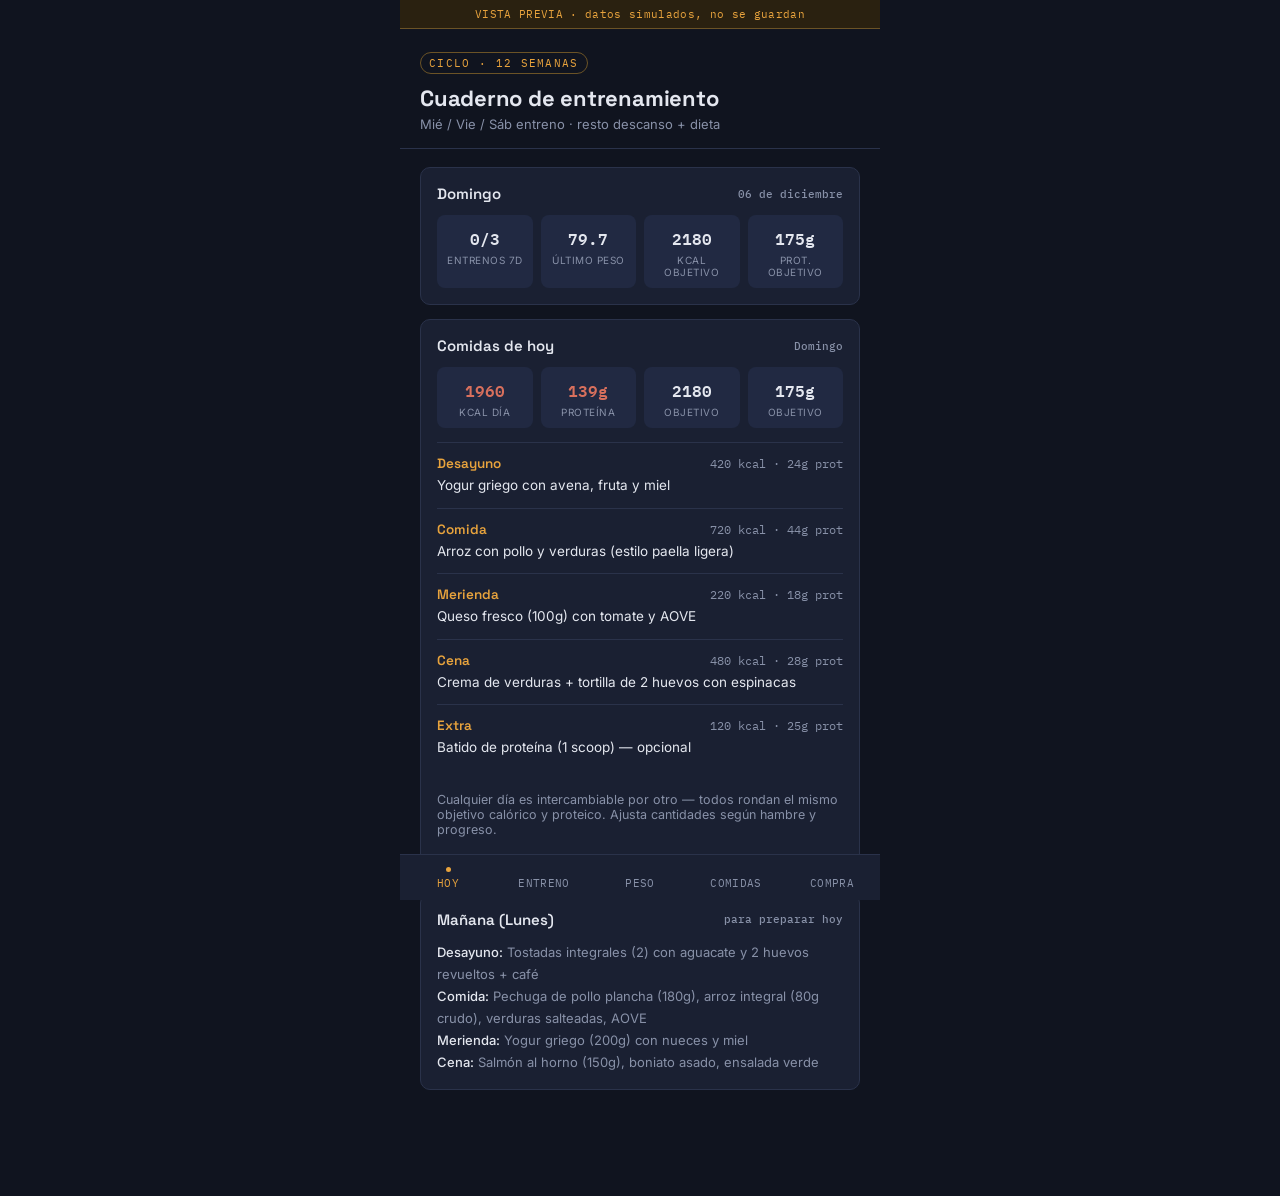
==== demo.html @ 6636d722 "Add files via upload" ====
<!DOCTYPE html>
<html lang="es">
<head>
<meta charset="UTF-8">
<meta name="viewport" content="width=device-width, initial-scale=1, maximum-scale=1">
<meta name="theme-color" content="#10141f">
<title>Cuaderno — plan 12 semanas</title>
<style>
@import url('https://fonts.googleapis.com/css2?family=Space+Grotesk:wght@500;600;700&family=Inter:wght@400;500;600&family=IBM+Plex+Mono:wght@500;600&display=swap');

:root {
  --bg: #10141f;
  --surface: #1a2032;
  --surface-2: #212942;
  --border: #2a324a;
  --text: #e4e7ef;
  --text-muted: #8891a8;
  --accent: #e8a33d;
  --accent-dim: #6b5326;
  --good: #5fa777;
  --bad: #d9705d;
  --radius: 10px;
}

* { box-sizing: border-box; }

html, body {
  margin: 0;
  padding: 0;
  background: var(--bg);
  color: var(--text);
  font-family: 'Inter', system-ui, sans-serif;
  -webkit-tap-highlight-color: transparent;
}

body {
  max-width: 480px;
  margin: 0 auto;
  min-height: 100vh;
  padding-bottom: 84px;
}

header.app-header {
  padding: 22px 20px 16px;
  border-bottom: 1px solid var(--border);
}

header.app-header .stamp {
  display: inline-flex;
  align-items: center;
  gap: 8px;
  font-family: 'IBM Plex Mono', monospace;
  font-size: 11px;
  letter-spacing: 0.12em;
  text-transform: uppercase;
  color: var(--accent);
  border: 1px solid var(--accent-dim);
  padding: 3px 8px;
  border-radius: 999px;
  margin-bottom: 10px;
}

header.app-header h1 {
  font-family: 'Space Grotesk', sans-serif;
  font-size: 22px;
  font-weight: 700;
  margin: 0;
  letter-spacing: -0.01em;
}

header.app-header p {
  color: var(--text-muted);
  font-size: 13px;
  margin: 4px 0 0;
}

main { padding: 18px 20px 8px; }

section.view { display: none; }
section.view.active { display: block; }

.card {
  background: var(--surface);
  border: 1px solid var(--border);
  border-radius: var(--radius);
  padding: 16px;
  margin-bottom: 14px;
}

.card h2 {
  font-family: 'Space Grotesk', sans-serif;
  font-size: 15px;
  font-weight: 600;
  margin: 0 0 12px;
  display: flex;
  align-items: center;
  justify-content: space-between;
}

.card h2 .tag {
  font-family: 'IBM Plex Mono', monospace;
  font-size: 10.5px;
  color: var(--text-muted);
  font-weight: 500;
}

/* ---- Day selector pills ---- */
.pillrow {
  display: flex;
  gap: 6px;
  overflow-x: auto;
  padding-bottom: 4px;
  margin-bottom: 14px;
  -ms-overflow-style: none;
  scrollbar-width: none;
}
.pillrow::-webkit-scrollbar { display: none; }

.pill {
  flex: 0 0 auto;
  font-family: 'IBM Plex Mono', monospace;
  font-size: 12px;
  padding: 7px 12px;
  border-radius: 999px;
  border: 1px solid var(--border);
  background: var(--surface);
  color: var(--text-muted);
  cursor: pointer;
}
.pill.active {
  background: var(--accent);
  border-color: var(--accent);
  color: #1a1206;
  font-weight: 600;
}

/* ---- Macro summary ---- */
.macro-grid {
  display: grid;
  grid-template-columns: repeat(4, 1fr);
  gap: 8px;
}
.macro-box {
  background: var(--surface-2);
  border-radius: 8px;
  padding: 10px 6px;
  text-align: center;
}
.macro-box .val {
  font-family: 'IBM Plex Mono', monospace;
  font-size: 16px;
  font-weight: 600;
}
.macro-box .lbl {
  font-size: 10px;
  color: var(--text-muted);
  text-transform: uppercase;
  letter-spacing: 0.05em;
  margin-top: 2px;
}
.macro-box.on-target .val { color: var(--good); }
.macro-box.off-target .val { color: var(--bad); }

/* ---- Meal rows ---- */
.meal-row {
  padding: 12px 0;
  border-top: 1px solid var(--border);
}
.meal-row:first-child { border-top: none; padding-top: 0; }
.meal-row .meal-head {
  display: flex;
  justify-content: space-between;
  align-items: baseline;
  margin-bottom: 4px;
}
.meal-row .meal-name {
  font-family: 'Space Grotesk', sans-serif;
  font-weight: 600;
  font-size: 13.5px;
  color: var(--accent);
}
.meal-row .meal-macro {
  font-family: 'IBM Plex Mono', monospace;
  font-size: 11.5px;
  color: var(--text-muted);
}
.meal-row .meal-text {
  font-size: 13.5px;
  line-height: 1.45;
  color: var(--text);
}

/* ---- Workout log ---- */
.exercise-row {
  border-top: 1px solid var(--border);
  padding: 12px 0;
  position: relative;
}
.exercise-row:first-child { border-top: none; padding-top: 0; }
.exercise-row .ex-remove {
  position: absolute;
  top: 12px;
  right: 0;
  background: none;
  border: 1px solid var(--border);
  color: var(--text-muted);
  width: 22px;
  height: 22px;
  border-radius: 50%;
  font-size: 14px;
  line-height: 1;
  cursor: pointer;
  display: flex;
  align-items: center;
  justify-content: center;
}
.exercise-row:first-child .ex-remove { top: 0; }
.exercise-row .ex-remove:active { color: var(--bad); border-color: var(--bad); }
.exercise-row .ex-name {
  font-weight: 600;
  font-size: 13.5px;
  padding-right: 30px;
}
.exercise-row .ex-scheme {
  font-family: 'IBM Plex Mono', monospace;
  font-size: 11px;
  color: var(--text-muted);
  margin-bottom: 8px;
}
.exercise-row .ex-last {
  font-size: 11.5px;
  color: var(--accent);
  margin-bottom: 8px;
  font-family: 'IBM Plex Mono', monospace;
}
.set-inputs {
  display: flex;
  gap: 8px;
}
.set-inputs input {
  flex: 1;
  background: var(--surface-2);
  border: 1px solid var(--border);
  border-radius: 6px;
  color: var(--text);
  font-family: 'IBM Plex Mono', monospace;
  font-size: 13px;
  padding: 8px;
  width: 100%;
}
.set-inputs input::placeholder { color: #4d566e; }

button.primary {
  width: 100%;
  background: var(--accent);
  color: #1a1206;
  border: none;
  border-radius: 8px;
  padding: 13px;
  font-family: 'Space Grotesk', sans-serif;
  font-weight: 700;
  font-size: 14px;
  cursor: pointer;
  margin-top: 4px;
}
button.primary:active { opacity: 0.85; }

button.ghost {
  background: transparent;
  border: 1px solid var(--border);
  color: var(--text-muted);
  border-radius: 8px;
  padding: 8px 12px;
  font-family: 'IBM Plex Mono', monospace;
  font-size: 12px;
  cursor: pointer;
}

.add-exercise {
  margin-top: 16px;
  padding-top: 14px;
  border-top: 1px dashed var(--border);
}
.add-exercise-inputs {
  display: flex;
  flex-direction: column;
  gap: 8px;
  margin-bottom: 8px;
}
.add-exercise-inputs input {
  background: var(--surface-2);
  border: 1px solid var(--border);
  border-radius: 6px;
  color: var(--text);
  font-family: 'Inter', sans-serif;
  font-size: 13px;
  padding: 9px 10px;
  width: 100%;
}
.add-exercise-inputs input::placeholder { color: #4d566e; }

/* ---- Weight log ---- */
.weight-input-row {
  display: flex;
  gap: 8px;
  margin-bottom: 14px;
}
.weight-input-row input {
  flex: 1;
  background: var(--surface-2);
  border: 1px solid var(--border);
  border-radius: 8px;
  color: var(--text);
  font-family: 'IBM Plex Mono', monospace;
  font-size: 15px;
  padding: 10px 12px;
}
.weight-input-row button {
  background: var(--accent);
  color: #1a1206;
  border: none;
  border-radius: 8px;
  padding: 0 18px;
  font-weight: 700;
  cursor: pointer;
}

.chart-wrap { position: relative; height: 150px; margin-bottom: 8px; }
.chart-wrap canvas { width: 100%; height: 100%; }

.trend-readout {
  display: flex;
  justify-content: space-between;
  font-family: 'IBM Plex Mono', monospace;
  font-size: 12px;
  color: var(--text-muted);
  padding-top: 8px;
  border-top: 1px solid var(--border);
}
.trend-readout b { color: var(--text); }

.weight-history {
  margin-top: 10px;
  max-height: 140px;
  overflow-y: auto;
}
.weight-history .wh-row {
  display: flex;
  justify-content: space-between;
  font-family: 'IBM Plex Mono', monospace;
  font-size: 12px;
  padding: 6px 0;
  border-top: 1px solid var(--border);
  color: var(--text-muted);
}
.weight-history .wh-row span:last-child { color: var(--text); }

/* ---- Vista semana (Comidas) ---- */
.week-day-block {
  border-top: 1px solid var(--border);
  padding: 12px 0;
}
.week-day-block:first-child { border-top: none; padding-top: 0; }
.week-day-block .wd-head {
  display: flex;
  justify-content: space-between;
  align-items: baseline;
  margin-bottom: 6px;
}
.week-day-block .wd-name {
  font-family: 'Space Grotesk', sans-serif;
  font-weight: 700;
  font-size: 14px;
}
.week-day-block .wd-macro {
  font-family: 'IBM Plex Mono', monospace;
  font-size: 11px;
  color: var(--text-muted);
}
.week-day-block .wd-meals {
  font-size: 12.5px;
  color: var(--text-muted);
  line-height: 1.6;
}
.week-day-block .wd-meals b { color: var(--text); font-weight: 500; }

/* ---- Lista de la compra ---- */
.daycheck-grid {
  display: grid;
  grid-template-columns: repeat(4, 1fr);
  gap: 8px;
}
.daycheck {
  display: flex;
  flex-direction: column;
  align-items: center;
  gap: 6px;
  padding: 10px 4px;
  border-radius: 8px;
  border: 1px solid var(--border);
  background: var(--surface-2);
  cursor: pointer;
  font-family: 'IBM Plex Mono', monospace;
  font-size: 11px;
  color: var(--text-muted);
}
.daycheck.checked {
  border-color: var(--accent);
  color: var(--accent);
}
.daycheck input { display: none; }
.daycheck .box {
  width: 16px;
  height: 16px;
  border-radius: 4px;
  border: 1.5px solid var(--border);
}
.daycheck.checked .box {
  background: var(--accent);
  border-color: var(--accent);
}

.shop-cat { margin-bottom: 16px; }
.shop-cat:last-child { margin-bottom: 0; }
.shop-cat h3 {
  font-family: 'Space Grotesk', sans-serif;
  font-size: 12.5px;
  font-weight: 600;
  color: var(--accent);
  margin: 0 0 8px;
  text-transform: uppercase;
  letter-spacing: 0.03em;
}
.shop-item {
  display: flex;
  justify-content: space-between;
  font-size: 13.5px;
  padding: 7px 0;
  border-top: 1px solid var(--border);
}
.shop-item:first-child { border-top: none; }
.shop-item .qty {
  font-family: 'IBM Plex Mono', monospace;
  color: var(--text-muted);
  white-space: nowrap;
  margin-left: 12px;
}

.tomorrow-list {
  font-size: 13px;
  color: var(--text-muted);
  line-height: 1.7;
}
.tomorrow-list b { color: var(--text); font-weight: 500; }

.empty-note {
  font-size: 12.5px;
  color: var(--text-muted);
  text-align: center;
  padding: 12px 0;
}

/* ---- Bottom nav ---- */
nav.tabbar {
  position: fixed;
  bottom: 0;
  left: 50%;
  transform: translateX(-50%);
  width: 100%;
  max-width: 480px;
  background: var(--surface);
  border-top: 1px solid var(--border);
  display: flex;
}
nav.tabbar button {
  flex: 1;
  background: none;
  border: none;
  color: var(--text-muted);
  font-family: 'IBM Plex Mono', monospace;
  font-size: 10.5px;
  letter-spacing: 0.03em;
  text-transform: uppercase;
  padding: 12px 4px 10px;
  cursor: pointer;
  display: flex;
  flex-direction: column;
  align-items: center;
  gap: 4px;
}
nav.tabbar button .dot {
  width: 5px;
  height: 5px;
  border-radius: 50%;
  background: transparent;
}
nav.tabbar button.active { color: var(--accent); }
nav.tabbar button.active .dot { background: var(--accent); }

:focus-visible {
  outline: 2px solid var(--accent);
  outline-offset: 2px;
}

@media (prefers-reduced-motion: reduce) {
  * { transition: none !important; animation: none !important; }
}

</style>
<style>
  .demo-banner {
    background: #2a2110;
    border-bottom: 1px solid #6b5326;
    color: #e8a33d;
    font-family: 'IBM Plex Mono', monospace;
    font-size: 11px;
    text-align: center;
    padding: 7px 10px;
    letter-spacing: 0.03em;
  }
</style>
</head>
<body>
<div class="demo-banner">VISTA PREVIA · datos simulados, no se guardan</div>

<header class="app-header">
  <div class="stamp">Ciclo · 12 semanas</div>
  <h1>Cuaderno de entrenamiento</h1>
  <p>Mié / Vie / Sáb entreno · resto descanso + dieta</p>
</header>

<main>

  <!-- ================= HOY ================= -->
  <section class="view active" id="view-hoy">
    <div class="card" id="hoy-resumen"></div>
    <div class="card" id="hoy-comidas"></div>
    <div class="card" id="hoy-manana"></div>
  </section>

  <!-- ================= ENTRENO ================= -->
  <section class="view" id="view-entreno">
    <div class="pillrow" id="workout-pills"></div>
    <div class="card" id="workout-card"></div>
  </section>

  <!-- ================= PESO ================= -->
  <section class="view" id="view-peso">
    <div class="card">
      <h2>Registrar peso <span class="tag">3x/semana o más</span></h2>
      <div class="weight-input-row">
        <input type="number" step="0.1" inputmode="decimal" id="weight-input" placeholder="Ej. 79.4">
        <button id="weight-save">Guardar</button>
      </div>
      <div class="chart-wrap"><canvas id="weight-chart"></canvas></div>
      <div class="trend-readout" id="weight-trend"></div>
    </div>
    <div class="card">
      <h2>Historial</h2>
      <div class="weight-history" id="weight-history"></div>
    </div>
  </section>

  <!-- ================= COMIDAS ================= -->
  <section class="view" id="view-comidas">
    <div class="pillrow" id="meal-mode-pills">
      <button class="pill active" data-mode="dia">Día</button>
      <button class="pill" data-mode="semana">Semana</button>
    </div>
    <div id="meal-day-pills-wrap">
      <div class="pillrow" id="meal-pills"></div>
    </div>
    <div class="card" id="meal-card"></div>
  </section>

  <!-- ================= COMPRA ================= -->
  <section class="view" id="view-compra">
    <div class="card">
      <h2>¿Qué días quieres comprar? <span class="tag">marca los que apliquen</span></h2>
      <div class="daycheck-grid" id="compra-daychecks"></div>
      <button class="ghost" id="compra-select-all" style="margin-top:10px;width:100%;">Marcar / desmarcar todos</button>
    </div>
    <div class="card" id="compra-list"></div>
  </section>

</main>

<nav class="tabbar">
  <button data-view="hoy" class="active"><span class="dot"></span>Hoy</button>
  <button data-view="entreno"><span class="dot"></span>Entreno</button>
  <button data-view="peso"><span class="dot"></span>Peso</button>
  <button data-view="comidas"><span class="dot"></span>Comidas</button>
  <button data-view="compra"><span class="dot"></span>Compra</button>
</nav>

<script>
// ---- Objetivos nutricionales diarios ----
const TARGETS = {
  kcal: 2180,
  protein: 175,
  fat: 70,
  carbs: 210,
};

// ---- Plantillas de entrenamiento (full-body 3x/semana) ----
const WORKOUTS = {
  A: {
    name: "Día A",
    exercises: [
      { name: "Sentadilla o prensa", scheme: "4 x 6-8" },
      { name: "Press banca", scheme: "4 x 6-8" },
      { name: "Remo con barra o máquina", scheme: "4 x 8-10" },
      { name: "Press militar mancuerna", scheme: "3 x 8-10" },
      { name: "Curl femoral", scheme: "3 x 10-12" },
      { name: "Plancha", scheme: "3 x 30-45 seg" },
    ],
  },
  B: {
    name: "Día B",
    exercises: [
      { name: "Peso muerto (rumano o convencional)", scheme: "4 x 6-8" },
      { name: "Dominadas o jalón al pecho", scheme: "4 x 8-10" },
      { name: "Press inclinado mancuerna", scheme: "3 x 8-10" },
      { name: "Zancadas", scheme: "3 x 10/pierna" },
      { name: "Face pull", scheme: "3 x 12-15" },
      { name: "Curl bíceps + extensión tríceps", scheme: "3 x 10-12" },
    ],
  },
  C: {
    name: "Día C",
    exercises: [
      { name: "Sentadilla frontal o hack squat", scheme: "4 x 8-10" },
      { name: "Press banca agarre cerrado", scheme: "3 x 8-10" },
      { name: "Remo unilateral mancuerna", scheme: "3 x 10-12" },
      { name: "Elevaciones laterales", scheme: "3 x 12-15" },
      { name: "Hip thrust", scheme: "3 x 10-12" },
      { name: "Core (rueda o cable)", scheme: "3 x 12-15" },
    ],
  },
};

// ---- Plan de comidas: 7 días, cada uno intercambiable con cualquier otro ----
const MEALS = {
  Lunes: {
    Desayuno: {
      text: "Tostadas integrales (2) con aguacate y 2 huevos revueltos + café",
      kcal: 480, protein: 28,
      ingredients: [
        { name: "Pan integral", qty: 2, unit: "rebanada", cat: "carbo" },
        { name: "Aguacate", qty: 0.5, unit: "unidad", cat: "verdura" },
        { name: "Huevos", qty: 2, unit: "unidad", cat: "proteina" },
      ],
    },
    Comida: {
      text: "Pechuga de pollo plancha (180g), arroz integral (80g crudo), verduras salteadas, AOVE",
      kcal: 700, protein: 52,
      ingredients: [
        { name: "Pechuga de pollo", qty: 180, unit: "g", cat: "proteina" },
        { name: "Arroz integral", qty: 80, unit: "g", cat: "carbo" },
        { name: "Verduras salteadas (pimiento/calabacín)", qty: 200, unit: "g", cat: "verdura" },
        { name: "Aceite de oliva virgen extra", qty: 15, unit: "ml", cat: "otros" },
      ],
    },
    Merienda: {
      text: "Yogur griego (200g) con nueces y miel",
      kcal: 280, protein: 18,
      ingredients: [
        { name: "Yogur griego", qty: 200, unit: "g", cat: "lacteo" },
        { name: "Nueces", qty: 20, unit: "g", cat: "otros" },
        { name: "Miel", qty: 10, unit: "g", cat: "otros" },
      ],
    },
    Cena: {
      text: "Salmón al horno (150g), boniato asado, ensalada verde",
      kcal: 560, protein: 38,
      ingredients: [
        { name: "Salmón", qty: 150, unit: "g", cat: "proteina" },
        { name: "Boniato", qty: 200, unit: "g", cat: "carbo" },
        { name: "Ensalada verde (lechuga/tomate)", qty: 150, unit: "g", cat: "verdura" },
      ],
    },
    Extra: {
      text: "Batido de proteína (1 scoop) — opcional si te falta proteína",
      kcal: 120, protein: 25,
      ingredients: [{ name: "Proteína en polvo", qty: 30, unit: "g", cat: "otros" }],
    },
  },
  Martes: {
    Desayuno: {
      text: "Porridge de avena (60g) con leche, plátano y crema de cacahuete (1 cda)",
      kcal: 470, protein: 20,
      ingredients: [
        { name: "Avena", qty: 60, unit: "g", cat: "carbo" },
        { name: "Leche", qty: 200, unit: "ml", cat: "lacteo" },
        { name: "Plátano", qty: 1, unit: "unidad", cat: "verdura" },
        { name: "Crema de cacahuete", qty: 15, unit: "g", cat: "otros" },
      ],
    },
    Comida: {
      text: "Ternera magra picada (180g) con pasta integral (80g crudo) y tomate/verduras",
      kcal: 720, protein: 48,
      ingredients: [
        { name: "Ternera picada magra", qty: 180, unit: "g", cat: "proteina" },
        { name: "Pasta integral", qty: 80, unit: "g", cat: "carbo" },
        { name: "Tomate triturado / verduras", qty: 200, unit: "g", cat: "verdura" },
      ],
    },
    Merienda: {
      text: "2 huevos duros + fruta",
      kcal: 260, protein: 16,
      ingredients: [
        { name: "Huevos", qty: 2, unit: "unidad", cat: "proteina" },
        { name: "Fruta (manzana/pera)", qty: 1, unit: "unidad", cat: "verdura" },
      ],
    },
    Cena: {
      text: "Merluza a la plancha (200g), patata cocida, espárragos",
      kcal: 520, protein: 42,
      ingredients: [
        { name: "Merluza", qty: 200, unit: "g", cat: "proteina" },
        { name: "Patata", qty: 200, unit: "g", cat: "carbo" },
        { name: "Espárragos", qty: 150, unit: "g", cat: "verdura" },
      ],
    },
    Extra: {
      text: "Batido de proteína (1 scoop) — opcional",
      kcal: 120, protein: 25,
      ingredients: [{ name: "Proteína en polvo", qty: 30, unit: "g", cat: "otros" }],
    },
  },
  Miércoles: {
    Desayuno: {
      text: "Tostadas con queso fresco batido, tomate y jamón (2 lonchas)",
      kcal: 440, protein: 30,
      ingredients: [
        { name: "Pan integral", qty: 2, unit: "rebanada", cat: "carbo" },
        { name: "Queso fresco batido", qty: 100, unit: "g", cat: "lacteo" },
        { name: "Tomate", qty: 1, unit: "unidad", cat: "verdura" },
        { name: "Jamón (cocido o serrano)", qty: 2, unit: "loncha", cat: "proteina" },
      ],
    },
    Comida: {
      text: "Lentejas estofadas con verduras (plato generoso) + huevo duro",
      kcal: 680, protein: 38,
      ingredients: [
        { name: "Lentejas (crudas)", qty: 90, unit: "g", cat: "carbo" },
        { name: "Verduras para estofado (zanahoria/cebolla/pimiento)", qty: 150, unit: "g", cat: "verdura" },
        { name: "Huevos", qty: 1, unit: "unidad", cat: "proteina" },
      ],
    },
    Merienda: {
      text: "Yogur griego con fruta y granola (30g)",
      kcal: 300, protein: 16,
      ingredients: [
        { name: "Yogur griego", qty: 150, unit: "g", cat: "lacteo" },
        { name: "Fruta", qty: 1, unit: "unidad", cat: "verdura" },
        { name: "Granola", qty: 30, unit: "g", cat: "carbo" },
      ],
    },
    Cena: {
      text: "Pechuga de pavo plancha (180g), quinoa (60g cruda), pimientos asados",
      kcal: 560, protein: 46,
      ingredients: [
        { name: "Pechuga de pavo", qty: 180, unit: "g", cat: "proteina" },
        { name: "Quinoa", qty: 60, unit: "g", cat: "carbo" },
        { name: "Pimientos", qty: 150, unit: "g", cat: "verdura" },
      ],
    },
    Extra: {
      text: "Batido de proteína (1 scoop) — opcional",
      kcal: 120, protein: 25,
      ingredients: [{ name: "Proteína en polvo", qty: 30, unit: "g", cat: "otros" }],
    },
  },
  Jueves: {
    Desayuno: {
      text: "Tortitas de avena y claras (3) con fruta",
      kcal: 450, protein: 26,
      ingredients: [
        { name: "Avena", qty: 50, unit: "g", cat: "carbo" },
        { name: "Claras de huevo", qty: 5, unit: "unidad", cat: "proteina" },
        { name: "Fruta", qty: 1, unit: "unidad", cat: "verdura" },
      ],
    },
    Comida: {
      text: "Salmón al horno (180g), arroz basmati (80g crudo), brócoli",
      kcal: 700, protein: 44,
      ingredients: [
        { name: "Salmón", qty: 180, unit: "g", cat: "proteina" },
        { name: "Arroz basmati", qty: 80, unit: "g", cat: "carbo" },
        { name: "Brócoli", qty: 200, unit: "g", cat: "verdura" },
      ],
    },
    Merienda: {
      text: "Batido de proteína + puñado de almendras",
      kcal: 280, protein: 30,
      ingredients: [
        { name: "Proteína en polvo", qty: 30, unit: "g", cat: "otros" },
        { name: "Almendras", qty: 20, unit: "g", cat: "otros" },
      ],
    },
    Cena: {
      text: "Revuelto de 3 huevos con champiñones y jamón + pan integral",
      kcal: 520, protein: 34,
      ingredients: [
        { name: "Huevos", qty: 3, unit: "unidad", cat: "proteina" },
        { name: "Champiñones", qty: 100, unit: "g", cat: "verdura" },
        { name: "Jamón (cocido o serrano)", qty: 50, unit: "g", cat: "proteina" },
        { name: "Pan integral", qty: 1, unit: "rebanada", cat: "carbo" },
      ],
    },
    Extra: {
      text: "Fruta o yogur si queda margen calórico",
      kcal: 100, protein: 5,
      ingredients: [{ name: "Fruta", qty: 1, unit: "unidad", cat: "verdura" }],
    },
  },
  Viernes: {
    Desayuno: {
      text: "Tostadas integrales con aguacate, huevo poché y salmón ahumado",
      kcal: 500, protein: 30,
      ingredients: [
        { name: "Pan integral", qty: 2, unit: "rebanada", cat: "carbo" },
        { name: "Aguacate", qty: 0.5, unit: "unidad", cat: "verdura" },
        { name: "Huevos", qty: 1, unit: "unidad", cat: "proteina" },
        { name: "Salmón ahumado", qty: 50, unit: "g", cat: "proteina" },
      ],
    },
    Comida: {
      text: "Garbanzos con espinacas y bacalao (o pollo), plato generoso",
      kcal: 690, protein: 42,
      ingredients: [
        { name: "Garbanzos cocidos", qty: 200, unit: "g", cat: "carbo" },
        { name: "Espinacas", qty: 100, unit: "g", cat: "verdura" },
        { name: "Bacalao (o pollo)", qty: 150, unit: "g", cat: "proteina" },
      ],
    },
    Merienda: {
      text: "Yogur griego con miel y nueces",
      kcal: 280, protein: 18,
      ingredients: [
        { name: "Yogur griego", qty: 200, unit: "g", cat: "lacteo" },
        { name: "Miel", qty: 10, unit: "g", cat: "otros" },
        { name: "Nueces", qty: 20, unit: "g", cat: "otros" },
      ],
    },
    Cena: {
      text: "Pollo al curry con verduras y arroz integral (60g crudo)",
      kcal: 580, protein: 40,
      ingredients: [
        { name: "Pechuga de pollo", qty: 180, unit: "g", cat: "proteina" },
        { name: "Verduras para curry (cebolla/pimiento/calabacín)", qty: 200, unit: "g", cat: "verdura" },
        { name: "Arroz integral", qty: 60, unit: "g", cat: "carbo" },
      ],
    },
    Extra: {
      text: "Batido de proteína (1 scoop) — opcional",
      kcal: 120, protein: 25,
      ingredients: [{ name: "Proteína en polvo", qty: 30, unit: "g", cat: "otros" }],
    },
  },
  Sábado: {
    Desayuno: {
      text: "Tortilla francesa (3 huevos) con pan integral y tomate",
      kcal: 460, protein: 30,
      ingredients: [
        { name: "Huevos", qty: 3, unit: "unidad", cat: "proteina" },
        { name: "Pan integral", qty: 2, unit: "rebanada", cat: "carbo" },
        { name: "Tomate", qty: 1, unit: "unidad", cat: "verdura" },
      ],
    },
    Comida: {
      text: "Comida libre/flexible — apunta a ~700 kcal, prioriza proteína (carne, pescado o legumbre + verdura)",
      kcal: 700, protein: 45,
      ingredients: [],
    },
    Merienda: {
      text: "Fruta + puñado de frutos secos",
      kcal: 250, protein: 8,
      ingredients: [
        { name: "Fruta", qty: 1, unit: "unidad", cat: "verdura" },
        { name: "Frutos secos mix", qty: 25, unit: "g", cat: "otros" },
      ],
    },
    Cena: {
      text: "Poke bowl casero: atún, arroz, edamame, aguacate",
      kcal: 600, protein: 40,
      ingredients: [
        { name: "Atún (fresco o en conserva)", qty: 150, unit: "g", cat: "proteina" },
        { name: "Arroz", qty: 80, unit: "g", cat: "carbo" },
        { name: "Edamame", qty: 80, unit: "g", cat: "verdura" },
        { name: "Aguacate", qty: 0.5, unit: "unidad", cat: "verdura" },
      ],
    },
    Extra: {
      text: "Margen social (cena fuera, alguna copa) — el plan aguanta un desvío puntual",
      kcal: 150, protein: 0,
      ingredients: [],
    },
  },
  Domingo: {
    Desayuno: {
      text: "Yogur griego con avena, fruta y miel",
      kcal: 420, protein: 24,
      ingredients: [
        { name: "Yogur griego", qty: 200, unit: "g", cat: "lacteo" },
        { name: "Avena", qty: 40, unit: "g", cat: "carbo" },
        { name: "Fruta", qty: 1, unit: "unidad", cat: "verdura" },
        { name: "Miel", qty: 10, unit: "g", cat: "otros" },
      ],
    },
    Comida: {
      text: "Arroz con pollo y verduras (estilo paella ligera)",
      kcal: 720, protein: 44,
      ingredients: [
        { name: "Arroz", qty: 80, unit: "g", cat: "carbo" },
        { name: "Pechuga de pollo", qty: 180, unit: "g", cat: "proteina" },
        { name: "Verduras (pimiento/guisantes)", qty: 150, unit: "g", cat: "verdura" },
      ],
    },
    Merienda: {
      text: "Queso fresco (100g) con tomate y AOVE",
      kcal: 220, protein: 18,
      ingredients: [
        { name: "Queso fresco", qty: 100, unit: "g", cat: "lacteo" },
        { name: "Tomate", qty: 1, unit: "unidad", cat: "verdura" },
        { name: "Aceite de oliva virgen extra", qty: 10, unit: "ml", cat: "otros" },
      ],
    },
    Cena: {
      text: "Crema de verduras + tortilla de 2 huevos con espinacas",
      kcal: 480, protein: 28,
      ingredients: [
        { name: "Verduras para crema (calabacín/puerro/patata)", qty: 300, unit: "g", cat: "verdura" },
        { name: "Huevos", qty: 2, unit: "unidad", cat: "proteina" },
        { name: "Espinacas", qty: 50, unit: "g", cat: "verdura" },
      ],
    },
    Extra: {
      text: "Batido de proteína (1 scoop) — opcional",
      kcal: 120, protein: 25,
      ingredients: [{ name: "Proteína en polvo", qty: 30, unit: "g", cat: "otros" }],
    },
  },
};

const DAY_ORDER = ["Lunes", "Martes", "Miércoles", "Jueves", "Viernes", "Sábado", "Domingo"];

const CAT_LABELS = {
  proteina: "Proteína",
  lacteo: "Lácteos",
  carbo: "Carbohidratos y legumbres",
  verdura: "Verduras y fruta",
  otros: "Grasas y otros",
};
const CAT_ORDER = ["proteina", "lacteo", "carbo", "verdura", "otros"];

// ---- Genera lista de la compra agregada a partir de una lista de días ----
function buildShoppingList(dayNames) {
  const totals = {};
  dayNames.forEach((day) => {
    const plan = MEALS[day];
    Object.values(plan).forEach((meal) => {
      (meal.ingredients || []).forEach((ing) => {
        const key = ing.name + "|" + ing.unit;
        if (!totals[key]) totals[key] = { name: ing.name, unit: ing.unit, qty: 0, cat: ing.cat };
        totals[key].qty += ing.qty;
      });
    });
  });
  const byCat = {};
  CAT_ORDER.forEach((c) => (byCat[c] = []));
  Object.values(totals).forEach((item) => {
    item.qty = Math.round(item.qty * 10) / 10;
    byCat[item.cat].push(item);
  });
  CAT_ORDER.forEach((c) => byCat[c].sort((a, b) => a.name.localeCompare(b.name, "es")));
  return byCat;
}

</script>
<script>
// ================= DEMO: almacenamiento en memoria (no localStorage) =================
// Precarga 3 semanas simuladas entrenando Miércoles/Viernes/Sábado para que veas
// el cuaderno "en uso". La versión real (GitHub Pages) usa localStorage y persiste
// datos de verdad en tu navegador.

let store = {
  weights: [
    { date: "2026-07-22", w: 80.5 },
    { date: "2026-07-24", w: 80.3 },
    { date: "2026-07-25", w: 80.6 },
    { date: "2026-07-29", w: 80.1 },
    { date: "2026-07-31", w: 79.8 },
    { date: "2026-08-01", w: 80.0 },
    { date: "2026-08-05", w: 79.6 },
    { date: "2026-08-07", w: 79.4 },
    { date: "2026-08-08", w: 79.7 },
  ],
  workouts: {
    "2026-07-22": { day: "A", exercises: [
      { name: "Sentadilla o prensa", sets: [{ w: 60, r: 7 }] },
      { name: "Press banca", sets: [{ w: 50, r: 7 }] },
      { name: "Remo con barra o máquina", sets: [{ w: 45, r: 9 }] },
      { name: "Press militar mancuerna", sets: [{ w: 16, r: 9 }] },
      { name: "Curl femoral", sets: [{ w: 30, r: 11 }] },
      { name: "Plancha", sets: [{ w: 0, r: 35 }] },
    ]},
    "2026-07-24": { day: "B", exercises: [
      { name: "Peso muerto (rumano o convencional)", sets: [{ w: 70, r: 7 }] },
      { name: "Dominadas o jalón al pecho", sets: [{ w: 55, r: 8 }] },
      { name: "Press inclinado mancuerna", sets: [{ w: 18, r: 8 }] },
      { name: "Zancadas", sets: [{ w: 14, r: 10 }] },
      { name: "Face pull", sets: [{ w: 20, r: 13 }] },
      { name: "Curl bíceps + extensión tríceps", sets: [{ w: 12, r: 10 }] },
    ]},
    "2026-07-25": { day: "C", exercises: [
      { name: "Sentadilla frontal o hack squat", sets: [{ w: 45, r: 8 }] },
      { name: "Press banca agarre cerrado", sets: [{ w: 40, r: 8 }] },
      { name: "Remo unilateral mancuerna", sets: [{ w: 20, r: 10 }] },
      { name: "Elevaciones laterales", sets: [{ w: 8, r: 13 }] },
      { name: "Hip thrust", sets: [{ w: 60, r: 10 }] },
      { name: "Core (rueda o cable)", sets: [{ w: 0, r: 12 }] },
    ]},
    "2026-07-29": { day: "A", exercises: [
      { name: "Sentadilla o prensa", sets: [{ w: 62.5, r: 7 }] },
      { name: "Press banca", sets: [{ w: 50, r: 8 }] },
      { name: "Remo con barra o máquina", sets: [{ w: 47.5, r: 9 }] },
      { name: "Press militar mancuerna", sets: [{ w: 16, r: 10 }] },
      { name: "Curl femoral", sets: [{ w: 32, r: 11 }] },
      { name: "Plancha", sets: [{ w: 0, r: 40 }] },
    ]},
    "2026-07-31": { day: "B", exercises: [
      { name: "Peso muerto (rumano o convencional)", sets: [{ w: 72.5, r: 7 }] },
      { name: "Dominadas o jalón al pecho", sets: [{ w: 57.5, r: 8 }] },
      { name: "Press inclinado mancuerna", sets: [{ w: 18, r: 9 }] },
      { name: "Zancadas", sets: [{ w: 16, r: 10 }] },
      { name: "Face pull", sets: [{ w: 22, r: 13 }] },
      { name: "Curl bíceps + extensión tríceps", sets: [{ w: 12, r: 11 }] },
    ]},
    "2026-08-01": { day: "C", exercises: [
      { name: "Sentadilla frontal o hack squat", sets: [{ w: 47.5, r: 8 }] },
      { name: "Press banca agarre cerrado", sets: [{ w: 40, r: 9 }] },
      { name: "Remo unilateral mancuerna", sets: [{ w: 22, r: 10 }] },
      { name: "Elevaciones laterales", sets: [{ w: 8, r: 14 }] },
      { name: "Hip thrust", sets: [{ w: 62.5, r: 10 }] },
      { name: "Core (rueda o cable)", sets: [{ w: 0, r: 14 }] },
    ]},
    "2026-08-05": { day: "A", exercises: [
      { name: "Sentadilla o prensa", sets: [{ w: 65, r: 8 }] },
      { name: "Press banca", sets: [{ w: 52.5, r: 7 }] },
      { name: "Remo con barra o máquina", sets: [{ w: 47.5, r: 10 }] },
      { name: "Press militar mancuerna", sets: [{ w: 18, r: 8 }] },
      { name: "Curl femoral", sets: [{ w: 32, r: 12 }] },
      { name: "Plancha", sets: [{ w: 0, r: 42 }] },
    ]},
    "2026-08-07": { day: "B", exercises: [
      { name: "Peso muerto (rumano o convencional)", sets: [{ w: 75, r: 7 }] },
      { name: "Dominadas o jalón al pecho", sets: [{ w: 57.5, r: 9 }] },
      { name: "Press inclinado mancuerna", sets: [{ w: 20, r: 8 }] },
      { name: "Zancadas", sets: [{ w: 16, r: 11 }] },
      { name: "Face pull", sets: [{ w: 22, r: 14 }] },
      { name: "Curl bíceps + extensión tríceps", sets: [{ w: 14, r: 10 }] },
    ]},
    "2026-08-08": { day: "C", exercises: [
      { name: "Sentadilla frontal o hack squat", sets: [{ w: 50, r: 8 }] },
      { name: "Press banca agarre cerrado", sets: [{ w: 42.5, r: 8 }] },
      { name: "Remo unilateral mancuerna", sets: [{ w: 22, r: 11 }] },
      { name: "Elevaciones laterales", sets: [{ w: 9, r: 13 }] },
      { name: "Hip thrust", sets: [{ w: 65, r: 10 }] },
      { name: "Core (rueda o cable)", sets: [{ w: 0, r: 15 }] },
    ]},
    // Hoy (miércoles) aún NO logueado a propósito, para ver el flujo de registro en vivo
  },
};

function saveStore() { /* demo: no-op */ }

if (!store.workoutPlan) store.workoutPlan = {};
Object.keys(WORKOUTS).forEach((k) => {
  if (!store.workoutPlan[k]) {
    store.workoutPlan[k] = WORKOUTS[k].exercises.map((e) => ({ ...e }));
  }
});

const todayISO = () => new Date().toISOString().slice(0, 10);
const fmtDate = (iso) => {
  const d = new Date(iso + "T00:00:00");
  return d.toLocaleDateString("es-ES", { day: "2-digit", month: "short" });
};

// ================= Navegación =================
const views = ["hoy", "entreno", "peso", "comidas", "compra"];
document.querySelectorAll("nav.tabbar button").forEach((btn) => {
  btn.addEventListener("click", () => setView(btn.dataset.view));
});
function setView(name) {
  views.forEach((v) => {
    document.getElementById("view-" + v).classList.toggle("active", v === name);
  });
  document.querySelectorAll("nav.tabbar button").forEach((b) => {
    b.classList.toggle("active", b.dataset.view === name);
  });
  if (name === "peso") drawWeightChart();
  if (name === "compra") renderCompraView();
}

// ================= Vista: HOY =================
function dayNameEs(date) {
  const names = ["Domingo", "Lunes", "Martes", "Miércoles", "Jueves", "Viernes", "Sábado"];
  return names[date.getDay()];
}

function renderHoy() {
  const now = new Date();
  const dName = dayNameEs(now);

  // resumen semana: nº entrenos últimos 7 días
  const cutoff = new Date();
  cutoff.setDate(cutoff.getDate() - 7);
  const workoutsThisWeek = Object.keys(store.workouts).filter((iso) => new Date(iso) >= cutoff).length;

  const lastWeight = store.weights.length ? store.weights[store.weights.length - 1] : null;

  document.getElementById("hoy-resumen").innerHTML = `
    <h2>${dName} <span class="tag">${now.toLocaleDateString("es-ES", { day: "2-digit", month: "long" })}</span></h2>
    <div class="macro-grid">
      <div class="macro-box"><div class="val">${workoutsThisWeek}/3</div><div class="lbl">Entrenos 7d</div></div>
      <div class="macro-box"><div class="val">${lastWeight ? lastWeight.w : "—"}</div><div class="lbl">Último peso</div></div>
      <div class="macro-box"><div class="val">${TARGETS.kcal}</div><div class="lbl">Kcal objetivo</div></div>
      <div class="macro-box"><div class="val">${TARGETS.protein}g</div><div class="lbl">Prot. objetivo</div></div>
    </div>
  `;

  document.getElementById("hoy-comidas").innerHTML = renderMealCardHTML(dName, true);

  const tomorrow = new Date(now);
  tomorrow.setDate(tomorrow.getDate() + 1);
  const tName = dayNameEs(tomorrow);
  const tPlan = MEALS[tName];
  const items = Object.entries(tPlan)
    .filter(([mealName]) => mealName !== "Extra")
    .map(([mealName, m]) => `<div><b>${mealName}:</b> ${m.text}</div>`)
    .join("");
  document.getElementById("hoy-manana").innerHTML = `
    <h2>Mañana (${tName}) <span class="tag">para preparar hoy</span></h2>
    <div class="tomorrow-list">${items}</div>
  `;
}

// ================= Vista: COMIDAS =================
function renderMealCardHTML(dayName, isToday) {
  const plan = MEALS[dayName];
  let totalKcal = 0, totalProt = 0;
  const rows = Object.entries(plan).map(([mealName, m]) => {
    totalKcal += m.kcal;
    totalProt += m.protein;
    return `
      <div class="meal-row">
        <div class="meal-head">
          <span class="meal-name">${mealName}</span>
          <span class="meal-macro">${m.kcal} kcal · ${m.protein}g prot</span>
        </div>
        <div class="meal-text">${m.text}</div>
      </div>`;
  }).join("");

  const kcalClass = Math.abs(totalKcal - TARGETS.kcal) <= 150 ? "on-target" : "off-target";
  const protClass = totalProt >= TARGETS.protein - 10 ? "on-target" : "off-target";

  return `
    <h2>${isToday ? "Comidas de hoy" : dayName} <span class="tag">${dayName}</span></h2>
    <div class="macro-grid" style="margin-bottom:14px;">
      <div class="macro-box ${kcalClass}"><div class="val">${totalKcal}</div><div class="lbl">Kcal día</div></div>
      <div class="macro-box ${protClass}"><div class="val">${totalProt}g</div><div class="lbl">Proteína</div></div>
      <div class="macro-box"><div class="val">${TARGETS.kcal}</div><div class="lbl">Objetivo</div></div>
      <div class="macro-box"><div class="val">${TARGETS.protein}g</div><div class="lbl">Objetivo</div></div>
    </div>
    ${rows}
    <p class="empty-note" style="text-align:left;padding-top:10px;">Cualquier día es intercambiable por otro — todos rondan el mismo objetivo calórico y proteico. Ajusta cantidades según hambre y progreso.</p>
  `;
}

let mealMode = "dia";
let mealSelectedDay = "Lunes";

function renderWeekCardHTML() {
  const blocks = DAY_ORDER.map((day) => {
    const plan = MEALS[day];
    const totalKcal = Object.values(plan).reduce((s, m) => s + m.kcal, 0);
    const totalProt = Object.values(plan).reduce((s, m) => s + m.protein, 0);
    const mealsLine = Object.entries(plan)
      .filter(([name]) => name !== "Extra")
      .map(([name, m]) => `<b>${name}:</b> ${m.text.split(",")[0].split("—")[0].trim()}`)
      .join(" · ");
    return `
      <div class="week-day-block">
        <div class="wd-head">
          <span class="wd-name">${day}</span>
          <span class="wd-macro">${totalKcal} kcal · ${totalProt}g prot</span>
        </div>
        <div class="wd-meals">${mealsLine}</div>
      </div>`;
  }).join("");
  return `<h2>Semana completa <span class="tag">de un vistazo</span></h2>${blocks}`;
}

function renderMealsView() {
  document.getElementById("meal-mode-pills").querySelectorAll(".pill").forEach((p) => {
    p.classList.toggle("active", p.dataset.mode === mealMode);
  });
  document.getElementById("meal-day-pills-wrap").style.display = mealMode === "dia" ? "block" : "none";

  if (mealMode === "semana") {
    document.getElementById("meal-card").innerHTML = renderWeekCardHTML();
    return;
  }

  document.getElementById("meal-pills").innerHTML = DAY_ORDER.map(
    (d) => `<button class="pill ${d === mealSelectedDay ? "active" : ""}" data-day="${d}">${d.slice(0, 3)}</button>`
  ).join("");
  document.getElementById("meal-card").innerHTML = renderMealCardHTML(mealSelectedDay, false);

  document.querySelectorAll("#meal-pills .pill").forEach((p) => {
    p.addEventListener("click", () => {
      mealSelectedDay = p.dataset.day;
      renderMealsView();
    });
  });
}

document.querySelectorAll("#meal-mode-pills .pill").forEach((p) => {
  p.addEventListener("click", () => {
    mealMode = p.dataset.mode;
    renderMealsView();
  });
});

// ================= Vista: COMPRA =================
let compraChecked = new Set(DAY_ORDER);

function renderCompraView() {
  const wrap = document.getElementById("compra-daychecks");
  wrap.innerHTML = DAY_ORDER.map((d) => `
    <label class="daycheck ${compraChecked.has(d) ? "checked" : ""}" data-day="${d}">
      <span class="box"></span>${d.slice(0, 3)}
    </label>
  `).join("");

  wrap.querySelectorAll(".daycheck").forEach((el) => {
    el.addEventListener("click", () => {
      const d = el.dataset.day;
      compraChecked.has(d) ? compraChecked.delete(d) : compraChecked.add(d);
      renderCompraView();
    });
  });

  document.getElementById("compra-select-all").onclick = () => {
    compraChecked = compraChecked.size === DAY_ORDER.length ? new Set() : new Set(DAY_ORDER);
    renderCompraView();
  };

  const byCat = buildShoppingList([...compraChecked]);
  const hasItems = CAT_ORDER.some((c) => byCat[c].length);

  if (!hasItems) {
    document.getElementById("compra-list").innerHTML = `<p class="empty-note">Marca al menos un día para generar la lista.</p>`;
    return;
  }

  const sections = CAT_ORDER.filter((c) => byCat[c].length).map((c) => `
    <div class="shop-cat">
      <h3>${CAT_LABELS[c]}</h3>
      ${byCat[c].map((item) => `
        <div class="shop-item">
          <span>${item.name}</span>
          <span class="qty">${item.qty} ${item.unit}${item.qty !== 1 ? (item.unit === "unidad" ? "es" : "") : ""}</span>
        </div>
      `).join("")}
    </div>
  `).join("");

  document.getElementById("compra-list").innerHTML = `
    <h2>Lista de la compra <span class="tag">${compraChecked.size} días</span></h2>
    ${sections}
    <p class="empty-note" style="text-align:left;padding-top:6px;">Los platos "libres" (sábado) no suman ingredientes fijos — decide sobre la marcha.</p>
  `;
}

// ================= Vista: ENTRENO =================
let currentWorkoutDay = "A";

function getLastSession(dayKey, exerciseName, beforeDate) {
  const entries = Object.entries(store.workouts)
    .filter(([iso, w]) => w.day === dayKey && iso < beforeDate)
    .sort((a, b) => (a[0] < b[0] ? 1 : -1));
  for (const [iso, w] of entries) {
    const ex = w.exercises.find((e) => e.name === exerciseName);
    if (ex && ex.sets.length) {
      const best = ex.sets.reduce((a, b) => (b.w > a.w ? b : a), ex.sets[0]);
      return { iso, best };
    }
  }
  return null;
}

function renderWorkoutView(dayKey) {
  currentWorkoutDay = dayKey;
  document.getElementById("workout-pills").innerHTML = Object.keys(WORKOUTS).map(
    (k) => `<button class="pill ${k === dayKey ? "active" : ""}" data-day="${k}">${WORKOUTS[k].name}</button>`
  ).join("");

  const dayName = WORKOUTS[dayKey].name;
  const exList = store.workoutPlan[dayKey]; // editable: nombre + esquema
  const today = todayISO();
  const existing = store.workouts[today];
  const alreadyLoggedToday = existing && existing.day === dayKey;

  const rows = exList.map((ex, i) => {
    const last = getLastSession(dayKey, ex.name, today);
    const lastText = last
      ? `Última vez (${fmtDate(last.iso)}): ${last.best.w}kg x ${last.best.r}`
      : "Sin registros previos — anota tu primera marca";
    const savedSets = alreadyLoggedToday
      ? existing.exercises.find((e) => e.name === ex.name)
      : null;
    const w0 = savedSets && savedSets.sets[0] ? savedSets.sets[0].w : "";
    const r0 = savedSets && savedSets.sets[0] ? savedSets.sets[0].r : "";

    return `
      <div class="exercise-row" data-ex="${i}">
        <button class="ex-remove" data-remove="${i}" aria-label="Quitar ejercicio">×</button>
        <div class="ex-name">${ex.name}</div>
        <div class="ex-scheme">${ex.scheme}</div>
        <div class="ex-last">${lastText}</div>
        <div class="set-inputs">
          <input type="number" step="0.5" inputmode="decimal" placeholder="Peso (kg)" class="in-weight" value="${w0}">
          <input type="number" inputmode="numeric" placeholder="Reps" class="in-reps" value="${r0}">
        </div>
      </div>`;
  }).join("");

  document.getElementById("workout-card").innerHTML = `
    <h2>${dayName} <span class="tag">${alreadyLoggedToday ? "guardado hoy" : todayISO()}</span></h2>
    ${rows || '<p class="empty-note">Sin ejercicios en este día — añade alguno abajo.</p>'}
    <button class="primary" id="save-workout">Guardar sesión de hoy</button>

    <div class="add-exercise">
      <div class="add-exercise-inputs">
        <input type="text" id="new-ex-name" placeholder="Nombre del ejercicio">
        <input type="text" id="new-ex-scheme" placeholder="Series x reps (ej. 3 x 10-12)">
      </div>
      <button class="ghost" id="add-exercise-btn" style="width:100%;">+ Añadir ejercicio</button>
    </div>
    <button class="ghost" id="reset-day-btn" style="width:100%;margin-top:8px;">Restaurar plantilla original de ${dayName}</button>
  `;

  document.querySelectorAll("#workout-pills .pill").forEach((p) => {
    p.addEventListener("click", () => renderWorkoutView(p.dataset.day));
  });

  document.querySelectorAll(".ex-remove").forEach((btn) => {
    btn.addEventListener("click", () => {
      const idx = parseInt(btn.dataset.remove, 10);
      store.workoutPlan[dayKey].splice(idx, 1);
      saveStore(store);
      renderWorkoutView(dayKey);
    });
  });

  document.getElementById("add-exercise-btn").addEventListener("click", () => {
    const nameInput = document.getElementById("new-ex-name");
    const schemeInput = document.getElementById("new-ex-scheme");
    const name = nameInput.value.trim();
    const scheme = schemeInput.value.trim() || "3 x 10-12";
    if (!name) { nameInput.focus(); return; }
    store.workoutPlan[dayKey].push({ name, scheme });
    saveStore(store);
    renderWorkoutView(dayKey);
  });

  document.getElementById("reset-day-btn").addEventListener("click", () => {
    store.workoutPlan[dayKey] = WORKOUTS[dayKey].exercises.map((e) => ({ ...e }));
    saveStore(store);
    renderWorkoutView(dayKey);
  });

  document.getElementById("save-workout").addEventListener("click", () => {
    const exercises = [];
    document.querySelectorAll("#workout-card .exercise-row").forEach((row, i) => {
      const wVal = parseFloat(row.querySelector(".in-weight").value);
      const rVal = parseInt(row.querySelector(".in-reps").value, 10);
      exercises.push({
        name: exList[i].name,
        sets: (!isNaN(wVal) && !isNaN(rVal)) ? [{ w: wVal, r: rVal }] : [],
      });
    });
    store.workouts[todayISO()] = { day: dayKey, exercises };
    saveStore(store);
    renderWorkoutView(dayKey);
    renderHoy();
  });
}

// ================= Vista: PESO =================
function renderWeightView() {
  const input = document.getElementById("weight-input");
  document.getElementById("weight-save").onclick = () => {
    const v = parseFloat(input.value);
    if (isNaN(v) || v <= 0) return;
    store.weights.push({ date: todayISO(), w: v });
    store.weights.sort((a, b) => (a.date < b.date ? -1 : 1));
    saveStore(store);
    input.value = "";
    drawWeightChart();
    renderWeightHistory();
    renderHoy();
  };
  drawWeightChart();
  renderWeightHistory();
}

function renderWeightHistory() {
  const el = document.getElementById("weight-history");
  if (!store.weights.length) {
    el.innerHTML = `<p class="empty-note">Aún no hay pesadas registradas.</p>`;
    return;
  }
  const rows = [...store.weights].reverse().slice(0, 20).map(
    (w) => `<div class="wh-row"><span>${fmtDate(w.date)}</span><span>${w.w} kg</span></div>`
  ).join("");
  el.innerHTML = rows;
}

function movingAverage(arr, windowSize) {
  return arr.map((_, i) => {
    const start = Math.max(0, i - windowSize + 1);
    const slice = arr.slice(start, i + 1);
    const avg = slice.reduce((s, p) => s + p.w, 0) / slice.length;
    return avg;
  });
}

function drawWeightChart() {
  const canvas = document.getElementById("weight-chart");
  const ctx = canvas.getContext("2d");
  const rect = canvas.parentElement.getBoundingClientRect();
  const dpr = window.devicePixelRatio || 1;
  canvas.width = rect.width * dpr;
  canvas.height = rect.height * dpr;
  ctx.scale(dpr, dpr);
  ctx.clearRect(0, 0, rect.width, rect.height);

  const data = store.weights;
  const trendEl = document.getElementById("weight-trend");

  if (data.length < 2) {
    ctx.fillStyle = "#8891a8";
    ctx.font = "12px Inter, sans-serif";
    ctx.fillText("Registra al menos 2 pesadas para ver la tendencia", 10, rect.height / 2);
    trendEl.innerHTML = "";
    return;
  }

  const avg = movingAverage(data, 5);
  const pad = 16;
  const w = rect.width - pad * 2;
  const h = rect.height - pad * 2;

  const allVals = data.map((p) => p.w).concat(avg);
  const min = Math.min(...allVals) - 0.3;
  const max = Math.max(...allVals) + 0.3;
  const xStep = w / (data.length - 1);
  const yPos = (v) => pad + h - ((v - min) / (max - min)) * h;

  // raw points (dim)
  ctx.strokeStyle = "#2a324a";
  ctx.lineWidth = 1.5;
  ctx.beginPath();
  data.forEach((p, i) => {
    const x = pad + i * xStep;
    const y = yPos(p.w);
    i === 0 ? ctx.moveTo(x, y) : ctx.lineTo(x, y);
  });
  ctx.stroke();

  // moving average (accent)
  ctx.strokeStyle = "#e8a33d";
  ctx.lineWidth = 2.5;
  ctx.beginPath();
  avg.forEach((v, i) => {
    const x = pad + i * xStep;
    const y = yPos(v);
    i === 0 ? ctx.moveTo(x, y) : ctx.lineTo(x, y);
  });
  ctx.stroke();

  // last point dot
  const lastX = pad + (data.length - 1) * xStep;
  const lastY = yPos(avg[avg.length - 1]);
  ctx.fillStyle = "#e8a33d";
  ctx.beginPath();
  ctx.arc(lastX, lastY, 3.5, 0, Math.PI * 2);
  ctx.fill();

  const first = avg[0];
  const last = avg[avg.length - 1];
  const delta = (last - first).toFixed(1);
  const sign = delta >= 0 ? "+" : "";
  trendEl.innerHTML = `
    <span>Media móvil (5 pesadas): <b>${last.toFixed(1)} kg</b></span>
    <span>Cambio en el periodo: <b>${sign}${delta} kg</b></span>
  `;
}

window.addEventListener("resize", () => {
  if (document.getElementById("view-peso").classList.contains("active")) drawWeightChart();
});

// ================= Init =================
mealSelectedDay = dayNameEs(new Date());
renderHoy();
renderWorkoutView("A");
renderWeightView();
renderMealsView();

console.log("Vista previa con datos simulados — la versión desplegada en GitHub Pages guarda datos reales con localStorage.");

</script>
</body>
</html>
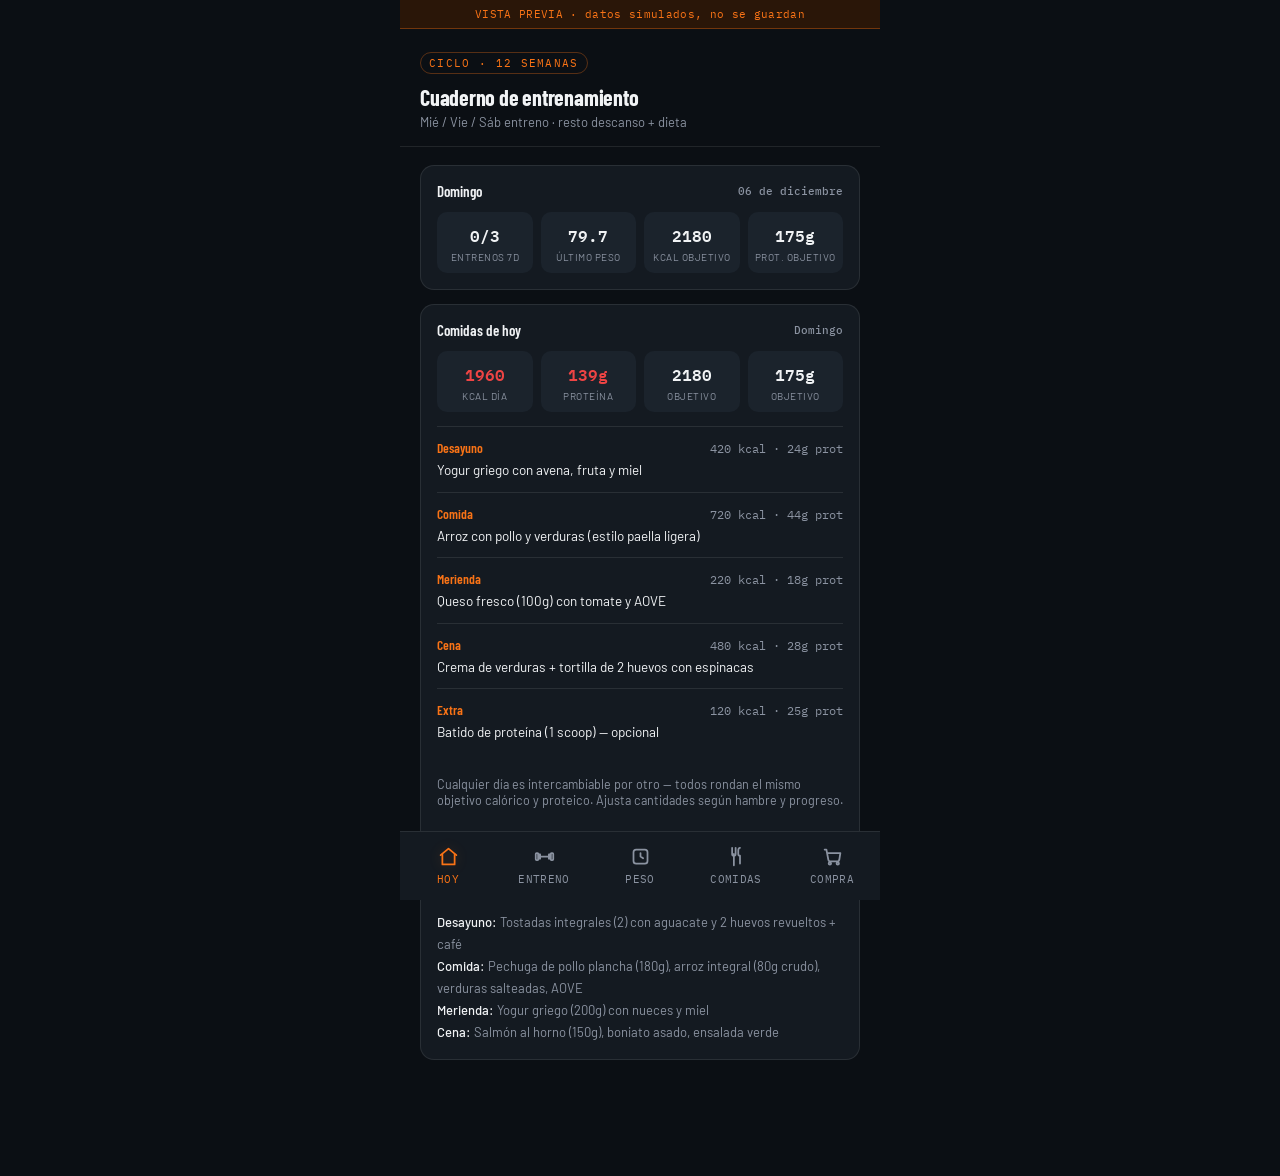
==== commit ad092822: "new 2.0" ====
--- a/demo.html
+++ b/demo.html
@@ -2,24 +2,25 @@
 <html lang="es">
 <head>
 <meta charset="UTF-8">
-<meta name="viewport" content="width=device-width, initial-scale=1, maximum-scale=1">
+<meta name="viewport" content="width=device-width, initial-scale=1, maximum-scale=1, viewport-fit=cover">
 <meta name="theme-color" content="#10141f">
 <title>Cuaderno — plan 12 semanas</title>
 <style>
-@import url('https://fonts.googleapis.com/css2?family=Space+Grotesk:wght@500;600;700&family=Inter:wght@400;500;600&family=IBM+Plex+Mono:wght@500;600&display=swap');
+@import url('https://fonts.googleapis.com/css2?family=Barlow+Condensed:wght@500;600;700;800&family=Barlow:wght@400;500;600&family=IBM+Plex+Mono:wght@500;600&display=swap');
 
 :root {
-  --bg: #10141f;
-  --surface: #1a2032;
-  --surface-2: #212942;
-  --border: #2a324a;
-  --text: #e4e7ef;
-  --text-muted: #8891a8;
-  --accent: #e8a33d;
-  --accent-dim: #6b5326;
-  --good: #5fa777;
-  --bad: #d9705d;
-  --radius: 10px;
+  --bg: #0b0f14;
+  --surface: #141a21;
+  --surface-2: #1b232c;
+  --border: rgba(255, 255, 255, 0.09);
+  --text: #f1f3f5;
+  --text-muted: #8b93a1;
+  --accent: #f97316;
+  --accent-dim: rgba(249, 115, 22, 0.32);
+  --accent-glow: rgba(249, 115, 22, 0.22);
+  --good: #22c55e;
+  --bad: #ef4444;
+  --radius: 14px;
 }
 
 * { box-sizing: border-box; }
@@ -29,7 +30,7 @@
   padding: 0;
   background: var(--bg);
   color: var(--text);
-  font-family: 'Inter', system-ui, sans-serif;
+  font-family: 'Barlow', system-ui, sans-serif;
   -webkit-tap-highlight-color: transparent;
 }
 
@@ -37,7 +38,7 @@
   max-width: 480px;
   margin: 0 auto;
   min-height: 100vh;
-  padding-bottom: 84px;
+  padding-bottom: calc(94px + env(safe-area-inset-bottom, 0px));
 }
 
 header.app-header {
@@ -61,7 +62,7 @@
 }
 
 header.app-header h1 {
-  font-family: 'Space Grotesk', sans-serif;
+  font-family: 'Barlow Condensed', sans-serif;
   font-size: 22px;
   font-weight: 700;
   margin: 0;
@@ -88,7 +89,7 @@
 }
 
 .card h2 {
-  font-family: 'Space Grotesk', sans-serif;
+  font-family: 'Barlow Condensed', sans-serif;
   font-size: 15px;
   font-weight: 600;
   margin: 0 0 12px;
@@ -142,7 +143,7 @@
 }
 .macro-box {
   background: var(--surface-2);
-  border-radius: 8px;
+  border-radius: 10px;
   padding: 10px 6px;
   text-align: center;
 }
@@ -174,7 +175,7 @@
   margin-bottom: 4px;
 }
 .meal-row .meal-name {
-  font-family: 'Space Grotesk', sans-serif;
+  font-family: 'Barlow Condensed', sans-serif;
   font-weight: 600;
   font-size: 13.5px;
   color: var(--accent);
@@ -192,112 +193,241 @@
 
 /* ---- Workout log ---- */
 .exercise-row {
-  border-top: 1px solid var(--border);
-  padding: 12px 0;
+  background: var(--surface-2);
+  border: 1px solid var(--border);
+  border-radius: 16px;
+  padding: 18px 16px;
+  margin-bottom: 14px;
   position: relative;
 }
-.exercise-row:first-child { border-top: none; padding-top: 0; }
+.exercise-row:last-child { margin-bottom: 0; }
 .exercise-row .ex-remove {
   position: absolute;
-  top: 12px;
-  right: 0;
-  background: none;
+  top: 14px;
+  right: 14px;
+  background: var(--surface);
   border: 1px solid var(--border);
   color: var(--text-muted);
-  width: 22px;
-  height: 22px;
+  width: 32px;
+  height: 32px;
   border-radius: 50%;
-  font-size: 14px;
+  font-size: 17px;
   line-height: 1;
   cursor: pointer;
   display: flex;
   align-items: center;
   justify-content: center;
 }
-.exercise-row:first-child .ex-remove { top: 0; }
 .exercise-row .ex-remove:active { color: var(--bad); border-color: var(--bad); }
 .exercise-row .ex-name {
+  font-weight: 700;
+  font-size: 16px;
+  padding-right: 40px;
+  margin-bottom: 6px;
+  line-height: 1.3;
+}
+.exercise-row .ex-scheme {
+  display: block;
+  font-family: 'IBM Plex Mono', monospace;
+  font-size: 12.5px;
+  color: var(--text-muted);
+  margin-bottom: 10px;
+}
+.exercise-row .ex-last {
+  font-size: 12.5px;
+  color: var(--accent);
+  margin-bottom: 12px;
+  font-family: 'IBM Plex Mono', monospace;
+}
+.ex-rest-row {
+  display: flex;
+  align-items: center;
+  justify-content: space-between;
+  gap: 10px;
+  background: var(--surface);
+  border: 1px solid var(--border);
+  border-radius: 10px;
+  padding: 8px 8px 8px 14px;
+  margin-bottom: 12px;
+}
+.ex-rest-label {
+  font-family: 'IBM Plex Mono', monospace;
+  font-size: 12.5px;
+  color: var(--text-muted);
+}
+.ex-rest-stepper {
+  display: flex;
+  align-items: center;
+  gap: 10px;
+}
+.ex-rest-stepper button {
+  width: 40px;
+  height: 40px;
+  border-radius: 10px;
+  background: var(--surface-2);
+  border: 1px solid var(--border);
+  color: var(--text);
+  font-size: 19px;
+  line-height: 1;
+  display: flex;
+  align-items: center;
+  justify-content: center;
+  cursor: pointer;
+  -webkit-tap-highlight-color: transparent;
+}
+.ex-rest-stepper button:active { background: var(--accent-dim); }
+.ex-rest-value {
+  font-family: 'IBM Plex Mono', monospace;
+  font-size: 14.5px;
   font-weight: 600;
+  min-width: 42px;
+  text-align: center;
+}
+
+.stopwatch-btn {
+  width: 100%;
+  margin-top: 10px;
+  color: var(--accent);
+  border-color: var(--accent-dim);
+  padding: 13px;
+  font-size: 13px;
+  min-height: 46px;
+}
+.stopwatch-btn.running {
+  color: var(--bad);
+  border-color: var(--bad);
+}
+
+.rest-timer { margin-top: 14px; }
+.rest-start-btn {
+  width: 100%;
+  background: var(--surface);
+  border: 1px solid var(--border);
+  color: var(--text);
+  border-radius: 10px;
+  padding: 14px;
+  min-height: 48px;
+  font-family: 'IBM Plex Mono', monospace;
   font-size: 13.5px;
-  padding-right: 30px;
-}
-.exercise-row .ex-scheme {
-  font-family: 'IBM Plex Mono', monospace;
-  font-size: 11px;
+  cursor: pointer;
+}
+.rest-countdown {
+  display: flex;
+  align-items: center;
+  justify-content: space-between;
+  background: var(--surface);
+  border: 1px solid var(--accent-dim);
+  border-radius: 10px;
+  padding: 12px 16px;
+  min-height: 48px;
+}
+.rc-time {
+  font-family: 'IBM Plex Mono', monospace;
+  font-size: 24px;
+  font-weight: 600;
+  color: var(--accent);
+}
+.rc-cancel {
+  background: none;
+  border: 1px solid var(--border);
   color: var(--text-muted);
-  margin-bottom: 8px;
-}
-.exercise-row .ex-last {
-  font-size: 11.5px;
-  color: var(--accent);
-  margin-bottom: 8px;
-  font-family: 'IBM Plex Mono', monospace;
+  border-radius: 6px;
+  padding: 9px 14px;
+  min-height: 40px;
+  font-family: 'IBM Plex Mono', monospace;
+  font-size: 12px;
+  cursor: pointer;
+}
+.rc-done {
+  font-family: 'Barlow Condensed', sans-serif;
+  font-weight: 700;
+  font-size: 15px;
+  color: var(--good);
+  width: 100%;
+  text-align: center;
 }
 .set-inputs {
   display: flex;
-  gap: 8px;
+  gap: 10px;
 }
 .set-inputs input {
   flex: 1;
-  background: var(--surface-2);
+  background: var(--surface);
   border: 1px solid var(--border);
-  border-radius: 6px;
+  border-radius: 10px;
   color: var(--text);
   font-family: 'IBM Plex Mono', monospace;
-  font-size: 13px;
-  padding: 8px;
+  font-size: 16px;
+  padding: 13px 10px;
+  min-height: 48px;
   width: 100%;
 }
-.set-inputs input::placeholder { color: #4d566e; }
+.set-inputs input::placeholder { color: #4d566e; font-size: 13px; }
 
 button.primary {
   width: 100%;
   background: var(--accent);
   color: #1a1206;
   border: none;
-  border-radius: 8px;
-  padding: 13px;
-  font-family: 'Space Grotesk', sans-serif;
+  border-radius: 10px;
+  padding: 15px;
+  min-height: 50px;
+  font-family: 'Barlow Condensed', sans-serif;
   font-weight: 700;
-  font-size: 14px;
+  font-size: 16px;
+  letter-spacing: 0.02em;
   cursor: pointer;
   margin-top: 4px;
-}
-button.primary:active { opacity: 0.85; }
+  box-shadow: 0 4px 16px var(--accent-glow);
+}
+button.primary:active { opacity: 0.9; }
 
 button.ghost {
   background: transparent;
   border: 1px solid var(--border);
   color: var(--text-muted);
-  border-radius: 8px;
-  padding: 8px 12px;
-  font-family: 'IBM Plex Mono', monospace;
-  font-size: 12px;
+  border-radius: 10px;
+  padding: 12px;
+  min-height: 46px;
+  font-family: 'IBM Plex Mono', monospace;
+  font-size: 12.5px;
   cursor: pointer;
 }
 
 .add-exercise {
-  margin-top: 16px;
-  padding-top: 14px;
+  margin-top: 18px;
+  padding-top: 16px;
   border-top: 1px dashed var(--border);
 }
 .add-exercise-inputs {
   display: flex;
   flex-direction: column;
-  gap: 8px;
-  margin-bottom: 8px;
+  gap: 10px;
+  margin-bottom: 10px;
 }
 .add-exercise-inputs input {
   background: var(--surface-2);
   border: 1px solid var(--border);
-  border-radius: 6px;
+  border-radius: 10px;
   color: var(--text);
-  font-family: 'Inter', sans-serif;
-  font-size: 13px;
-  padding: 9px 10px;
+  font-family: 'Barlow', sans-serif;
+  font-size: 15px;
+  padding: 12px 12px;
+  min-height: 46px;
   width: 100%;
 }
 .add-exercise-inputs input::placeholder { color: #4d566e; }
+.add-exercise-inputs select {
+  background: var(--surface-2);
+  border: 1px solid var(--border);
+  border-radius: 10px;
+  color: var(--text);
+  font-family: 'Barlow', sans-serif;
+  font-size: 15px;
+  padding: 12px 12px;
+  min-height: 46px;
+  width: 100%;
+}
 
 /* ---- Weight log ---- */
 .weight-input-row {
@@ -309,7 +439,7 @@
   flex: 1;
   background: var(--surface-2);
   border: 1px solid var(--border);
-  border-radius: 8px;
+  border-radius: 10px;
   color: var(--text);
   font-family: 'IBM Plex Mono', monospace;
   font-size: 15px;
@@ -319,7 +449,7 @@
   background: var(--accent);
   color: #1a1206;
   border: none;
-  border-radius: 8px;
+  border-radius: 10px;
   padding: 0 18px;
   font-weight: 700;
   cursor: pointer;
@@ -368,7 +498,7 @@
   margin-bottom: 6px;
 }
 .week-day-block .wd-name {
-  font-family: 'Space Grotesk', sans-serif;
+  font-family: 'Barlow Condensed', sans-serif;
   font-weight: 700;
   font-size: 14px;
 }
@@ -396,7 +526,7 @@
   align-items: center;
   gap: 6px;
   padding: 10px 4px;
-  border-radius: 8px;
+  border-radius: 10px;
   border: 1px solid var(--border);
   background: var(--surface-2);
   cursor: pointer;
@@ -423,7 +553,7 @@
 .shop-cat { margin-bottom: 16px; }
 .shop-cat:last-child { margin-bottom: 0; }
 .shop-cat h3 {
-  font-family: 'Space Grotesk', sans-serif;
+  font-family: 'Barlow Condensed', sans-serif;
   font-size: 12.5px;
   font-weight: 600;
   color: var(--accent);
@@ -471,6 +601,7 @@
   background: var(--surface);
   border-top: 1px solid var(--border);
   display: flex;
+  padding-bottom: env(safe-area-inset-bottom, 0px);
 }
 nav.tabbar button {
   flex: 1;
@@ -481,27 +612,44 @@
   font-size: 10.5px;
   letter-spacing: 0.03em;
   text-transform: uppercase;
-  padding: 12px 4px 10px;
+  padding: 14px 4px 14px;
+  min-height: 58px;
   cursor: pointer;
   display: flex;
   flex-direction: column;
   align-items: center;
-  gap: 4px;
-}
-nav.tabbar button .dot {
-  width: 5px;
-  height: 5px;
-  border-radius: 50%;
-  background: transparent;
+  justify-content: center;
+  gap: 5px;
+  -webkit-tap-highlight-color: transparent;
+}
+nav.tabbar button .tab-icon {
+  width: 21px;
+  height: 21px;
+  flex-shrink: 0;
 }
 nav.tabbar button.active { color: var(--accent); }
-nav.tabbar button.active .dot { background: var(--accent); }
+nav.tabbar button.active .tab-icon { filter: drop-shadow(0 0 6px var(--accent-glow)); }
 
 :focus-visible {
   outline: 2px solid var(--accent);
   outline-offset: 2px;
 }
 
+/* Feedback táctil: todo elemento tocable reacciona al tap, nunca un cambio instantáneo sin aviso */
+button, .pill, .daycheck {
+  transition: transform 100ms ease, opacity 100ms ease, background-color 150ms ease, border-color 150ms ease;
+}
+button:active, .pill:active, .daycheck:active {
+  transform: scale(0.96);
+}
+
+.icon {
+  width: 17px;
+  height: 17px;
+  flex-shrink: 0;
+  vertical-align: -3px;
+}
+
 @media (prefers-reduced-motion: reduce) {
   * { transition: none !important; animation: none !important; }
 }
@@ -509,9 +657,9 @@
 </style>
 <style>
   .demo-banner {
-    background: #2a2110;
-    border-bottom: 1px solid #6b5326;
-    color: #e8a33d;
+    background: #2a1608;
+    border-bottom: 1px solid rgba(249,115,22,0.35);
+    color: #f97316;
     font-family: 'IBM Plex Mono', monospace;
     font-size: 11px;
     text-align: center;
@@ -586,11 +734,26 @@
 </main>
 
 <nav class="tabbar">
-  <button data-view="hoy" class="active"><span class="dot"></span>Hoy</button>
-  <button data-view="entreno"><span class="dot"></span>Entreno</button>
-  <button data-view="peso"><span class="dot"></span>Peso</button>
-  <button data-view="comidas"><span class="dot"></span>Comidas</button>
-  <button data-view="compra"><span class="dot"></span>Compra</button>
+  <button data-view="hoy" class="active">
+    <svg class="tab-icon" viewBox="0 0 24 24" fill="none" stroke="currentColor" stroke-width="2" stroke-linecap="round" stroke-linejoin="round"><path d="M3 10.5 12 3l9 7.5"/><path d="M5 9.5V21h14V9.5"/></svg>
+    <span>Hoy</span>
+  </button>
+  <button data-view="entreno">
+    <svg class="tab-icon" viewBox="0 0 24 24" fill="none" stroke="currentColor" stroke-width="2" stroke-linecap="round" stroke-linejoin="round"><line x1="6" y1="12" x2="18" y2="12"/><rect x="2" y="8" width="3" height="8" rx="1"/><rect x="19" y="8" width="3" height="8" rx="1"/><rect x="5" y="9.5" width="2" height="5"/><rect x="17" y="9.5" width="2" height="5"/></svg>
+    <span>Entreno</span>
+  </button>
+  <button data-view="peso">
+    <svg class="tab-icon" viewBox="0 0 24 24" fill="none" stroke="currentColor" stroke-width="2" stroke-linecap="round" stroke-linejoin="round"><rect x="4" y="4" width="16" height="16" rx="3"/><path d="M12 8v4l3 2"/></svg>
+    <span>Peso</span>
+  </button>
+  <button data-view="comidas">
+    <svg class="tab-icon" viewBox="0 0 24 24" fill="none" stroke="currentColor" stroke-width="2" stroke-linecap="round" stroke-linejoin="round"><path d="M7 2v7a2 2 0 0 0 4 0V2"/><path d="M9 9v13"/><path d="M16 2c-1.4 0-2 1.3-2 3v4c0 1 .9 2 2 2v9"/></svg>
+    <span>Comidas</span>
+  </button>
+  <button data-view="compra">
+    <svg class="tab-icon" viewBox="0 0 24 24" fill="none" stroke="currentColor" stroke-width="2" stroke-linecap="round" stroke-linejoin="round"><circle cx="9" cy="20" r="1.4"/><circle cx="18" cy="20" r="1.4"/><path d="M3 4h2l2.3 12a2 2 0 0 0 2 1.6h8.4a2 2 0 0 0 2-1.5L21 8H6.2"/></svg>
+    <span>Compra</span>
+  </button>
 </nav>
 
 <script>
@@ -603,38 +766,40 @@
 };
 
 // ---- Plantillas de entrenamiento (full-body 3x/semana) ----
+// Cada ejercicio: scheme (series x reps a mostrar), rest (descanso por defecto en segundos,
+// editable luego en la app), type ("reps" = peso+reps, "time" = duración+rondas, para isométricos).
 const WORKOUTS = {
   A: {
     name: "Día A",
     exercises: [
-      { name: "Sentadilla o prensa", scheme: "4 x 6-8" },
-      { name: "Press banca", scheme: "4 x 6-8" },
-      { name: "Remo con barra o máquina", scheme: "4 x 8-10" },
-      { name: "Press militar mancuerna", scheme: "3 x 8-10" },
-      { name: "Curl femoral", scheme: "3 x 10-12" },
-      { name: "Plancha", scheme: "3 x 30-45 seg" },
+      { name: "Sentadilla o prensa", scheme: "4 x 6-8", rest: 120, type: "reps" },
+      { name: "Press banca", scheme: "4 x 6-8", rest: 120, type: "reps" },
+      { name: "Remo con barra o máquina", scheme: "4 x 8-10", rest: 90, type: "reps" },
+      { name: "Press militar mancuerna", scheme: "3 x 8-10", rest: 90, type: "reps" },
+      { name: "Curl femoral", scheme: "3 x 10-12", rest: 60, type: "reps" },
+      { name: "Plancha", scheme: "3 rondas x 30-45 seg", rest: 45, type: "time" },
     ],
   },
   B: {
     name: "Día B",
     exercises: [
-      { name: "Peso muerto (rumano o convencional)", scheme: "4 x 6-8" },
-      { name: "Dominadas o jalón al pecho", scheme: "4 x 8-10" },
-      { name: "Press inclinado mancuerna", scheme: "3 x 8-10" },
-      { name: "Zancadas", scheme: "3 x 10/pierna" },
-      { name: "Face pull", scheme: "3 x 12-15" },
-      { name: "Curl bíceps + extensión tríceps", scheme: "3 x 10-12" },
+      { name: "Peso muerto (rumano o convencional)", scheme: "4 x 6-8", rest: 150, type: "reps" },
+      { name: "Dominadas o jalón al pecho", scheme: "4 x 8-10", rest: 90, type: "reps" },
+      { name: "Press inclinado mancuerna", scheme: "3 x 8-10", rest: 90, type: "reps" },
+      { name: "Zancadas", scheme: "3 x 10/pierna", rest: 75, type: "reps" },
+      { name: "Face pull", scheme: "3 x 12-15", rest: 60, type: "reps" },
+      { name: "Curl bíceps + extensión tríceps", scheme: "3 x 10-12", rest: 60, type: "reps" },
     ],
   },
   C: {
     name: "Día C",
     exercises: [
-      { name: "Sentadilla frontal o hack squat", scheme: "4 x 8-10" },
-      { name: "Press banca agarre cerrado", scheme: "3 x 8-10" },
-      { name: "Remo unilateral mancuerna", scheme: "3 x 10-12" },
-      { name: "Elevaciones laterales", scheme: "3 x 12-15" },
-      { name: "Hip thrust", scheme: "3 x 10-12" },
-      { name: "Core (rueda o cable)", scheme: "3 x 12-15" },
+      { name: "Sentadilla frontal o hack squat", scheme: "4 x 8-10", rest: 120, type: "reps" },
+      { name: "Press banca agarre cerrado", scheme: "3 x 8-10", rest: 90, type: "reps" },
+      { name: "Remo unilateral mancuerna", scheme: "3 x 10-12", rest: 75, type: "reps" },
+      { name: "Elevaciones laterales", scheme: "3 x 12-15", rest: 60, type: "reps" },
+      { name: "Hip thrust", scheme: "3 x 10-12", rest: 90, type: "reps" },
+      { name: "Core (rueda o cable)", scheme: "3 x 12-15", rest: 60, type: "reps" },
     ],
   },
 };
@@ -1083,6 +1248,11 @@
   }
 });
 
+const ICON_X = `<svg class="icon" viewBox="0 0 24 24" fill="none" stroke="currentColor" stroke-width="2.4" stroke-linecap="round"><path d="M6 6l12 12M18 6L6 18"/></svg>`;
+const ICON_PLAY = `<svg class="icon" viewBox="0 0 24 24" fill="currentColor"><path d="M8 5v14l11-7z"/></svg>`;
+const ICON_CLOCK = `<svg class="icon" viewBox="0 0 24 24" fill="none" stroke="currentColor" stroke-width="2" stroke-linecap="round" stroke-linejoin="round"><circle cx="12" cy="13" r="8"/><path d="M12 9v4l3 2"/><path d="M9 2h6"/><path d="M12 2v3"/></svg>`;
+const ICON_STOP = `<svg class="icon" viewBox="0 0 24 24" fill="currentColor"><rect x="6" y="6" width="12" height="12" rx="2"/></svg>`;
+
 const todayISO = () => new Date().toISOString().slice(0, 10);
 const fmtDate = (iso) => {
   const d = new Date(iso + "T00:00:00");
@@ -1289,6 +1459,8 @@
 
 // ================= Vista: ENTRENO =================
 let currentWorkoutDay = "A";
+let stopwatches = {}; // idx -> { running, start, interval }
+let restTimers = {};  // idx -> intervalId
 
 function getLastSession(dayKey, exerciseName, beforeDate) {
   const entries = Object.entries(store.workouts)
@@ -1297,11 +1469,101 @@
   for (const [iso, w] of entries) {
     const ex = w.exercises.find((e) => e.name === exerciseName);
     if (ex && ex.sets.length) {
-      const best = ex.sets.reduce((a, b) => (b.w > a.w ? b : a), ex.sets[0]);
-      return { iso, best };
+      return { iso, set: ex.sets[0] };
     }
   }
   return null;
+}
+
+function playBeep() {
+  try {
+    const ctx = new (window.AudioContext || window.webkitAudioContext)();
+    const osc = ctx.createOscillator();
+    const gain = ctx.createGain();
+    osc.connect(gain);
+    gain.connect(ctx.destination);
+    osc.frequency.value = 880;
+    gain.gain.setValueAtTime(0.2, ctx.currentTime);
+    osc.start();
+    osc.stop(ctx.currentTime + 0.5);
+  } catch (e) { /* audio no disponible, seguimos sin sonido */ }
+}
+
+function startRestTimer(idx, seconds) {
+  const btn = document.querySelector(`[data-rest-start="${idx}"]`);
+  const countdownEl = document.getElementById(`rest-countdown-${idx}`);
+  if (!btn || !countdownEl) return;
+  btn.style.display = "none";
+  countdownEl.style.display = "flex";
+  let remaining = seconds;
+
+  const render = () => {
+    const m = Math.floor(remaining / 60);
+    const s = remaining % 60;
+    countdownEl.innerHTML = `
+      <span class="rc-time">${m}:${String(s).padStart(2, "0")}</span>
+      <button class="rc-cancel" data-rest-cancel="${idx}">Cancelar</button>
+    `;
+    document.querySelector(`[data-rest-cancel="${idx}"]`).addEventListener("click", () => cancelRestTimer(idx));
+  };
+  render();
+
+  restTimers[idx] = setInterval(() => {
+    remaining--;
+    if (remaining <= 0) {
+      clearInterval(restTimers[idx]);
+      countdownEl.innerHTML = `<span class="rc-done">¡Descanso terminado!</span>`;
+      playBeep();
+      if (navigator.vibrate) navigator.vibrate([200, 100, 200]);
+      setTimeout(() => {
+        if (countdownEl) countdownEl.style.display = "none";
+        if (btn) btn.style.display = "block";
+      }, 3000);
+      return;
+    }
+    render();
+  }, 1000);
+}
+
+function cancelRestTimer(idx) {
+  clearInterval(restTimers[idx]);
+  const countdownEl = document.getElementById(`rest-countdown-${idx}`);
+  const btn = document.querySelector(`[data-rest-start="${idx}"]`);
+  if (countdownEl) countdownEl.style.display = "none";
+  if (btn) btn.style.display = "block";
+}
+
+function toggleStopwatch(idx) {
+  const btn = document.querySelector(`[data-stopwatch="${idx}"]`);
+  if (!btn) return;
+  if (!stopwatches[idx] || !stopwatches[idx].running) {
+    stopwatches[idx] = { running: true, start: Date.now(), interval: null };
+    btn.innerHTML = `${ICON_STOP}<span class="sw-label">Detener (0s)</span>`;
+    btn.classList.add("running");
+    stopwatches[idx].interval = setInterval(() => {
+      const elapsed = Math.floor((Date.now() - stopwatches[idx].start) / 1000);
+      const lbl = btn.querySelector(".sw-label");
+      if (lbl) lbl.textContent = `Detener (${elapsed}s)`;
+    }, 250);
+  } else {
+    clearInterval(stopwatches[idx].interval);
+    const elapsed = Math.floor((Date.now() - stopwatches[idx].start) / 1000);
+    stopwatches[idx].running = false;
+    btn.innerHTML = `${ICON_CLOCK}<span class="sw-label">Cronometrar</span>`;
+    btn.classList.remove("running");
+    const durInput = document.querySelector(`.exercise-row[data-ex="${idx}"] .in-duration`);
+    if (durInput) durInput.value = elapsed;
+  }
+}
+
+function adjustRest(dayKey, idx, delta) {
+  const ex = store.workoutPlan[dayKey][idx];
+  ex.rest = Math.min(300, Math.max(15, (ex.rest || 60) + delta));
+  saveStore(store);
+  const valEl = document.getElementById(`rest-value-${idx}`);
+  const btnValEl = document.getElementById(`rest-btn-val-${idx}`);
+  if (valEl) valEl.textContent = `${ex.rest}s`;
+  if (btnValEl) btnValEl.textContent = ex.rest;
 }
 
 function renderWorkoutView(dayKey) {
@@ -1311,31 +1573,62 @@
   ).join("");
 
   const dayName = WORKOUTS[dayKey].name;
-  const exList = store.workoutPlan[dayKey]; // editable: nombre + esquema
+  const exList = store.workoutPlan[dayKey];
   const today = todayISO();
   const existing = store.workouts[today];
   const alreadyLoggedToday = existing && existing.day === dayKey;
 
   const rows = exList.map((ex, i) => {
+    const isTime = ex.type === "time";
+    const restVal = ex.rest || 60;
     const last = getLastSession(dayKey, ex.name, today);
-    const lastText = last
-      ? `Última vez (${fmtDate(last.iso)}): ${last.best.w}kg x ${last.best.r}`
-      : "Sin registros previos — anota tu primera marca";
-    const savedSets = alreadyLoggedToday
-      ? existing.exercises.find((e) => e.name === ex.name)
-      : null;
-    const w0 = savedSets && savedSets.sets[0] ? savedSets.sets[0].w : "";
-    const r0 = savedSets && savedSets.sets[0] ? savedSets.sets[0].r : "";
+    let lastText;
+    if (!last) {
+      lastText = "Sin registros previos — anota tu primera marca";
+    } else if (isTime) {
+      lastText = `Última vez (${fmtDate(last.iso)}): ${last.set.duration}seg x ${last.set.rounds} rondas`;
+    } else {
+      lastText = `Última vez (${fmtDate(last.iso)}): ${last.set.w}kg x ${last.set.r}`;
+    }
+
+    const savedSets = alreadyLoggedToday ? existing.exercises.find((e) => e.name === ex.name) : null;
+    let w0 = "", r0 = "", d0 = "", rd0 = "";
+    if (savedSets && savedSets.sets[0]) {
+      if (isTime) { d0 = savedSets.sets[0].duration; rd0 = savedSets.sets[0].rounds; }
+      else { w0 = savedSets.sets[0].w; r0 = savedSets.sets[0].r; }
+    }
+
+    const inputsHtml = isTime ? `
+      <div class="set-inputs">
+        <input type="number" inputmode="numeric" placeholder="Duración (seg)" class="in-duration" value="${d0}">
+        <input type="number" inputmode="numeric" placeholder="Rondas" class="in-rounds" value="${rd0}">
+      </div>
+      <button class="ghost stopwatch-btn" data-stopwatch="${i}">${ICON_CLOCK}<span class="sw-label">Cronometrar</span></button>
+    ` : `
+      <div class="set-inputs">
+        <input type="number" step="0.5" inputmode="decimal" placeholder="Peso (kg)" class="in-weight" value="${w0}">
+        <input type="number" inputmode="numeric" placeholder="Reps" class="in-reps" value="${r0}">
+      </div>
+    `;
 
     return `
       <div class="exercise-row" data-ex="${i}">
-        <button class="ex-remove" data-remove="${i}" aria-label="Quitar ejercicio">×</button>
+        <button class="ex-remove" data-remove="${i}" aria-label="Quitar ejercicio">${ICON_X}</button>
         <div class="ex-name">${ex.name}</div>
         <div class="ex-scheme">${ex.scheme}</div>
         <div class="ex-last">${lastText}</div>
-        <div class="set-inputs">
-          <input type="number" step="0.5" inputmode="decimal" placeholder="Peso (kg)" class="in-weight" value="${w0}">
-          <input type="number" inputmode="numeric" placeholder="Reps" class="in-reps" value="${r0}">
+        <div class="ex-rest-row">
+          <span class="ex-rest-label">Descanso</span>
+          <div class="ex-rest-stepper">
+            <button type="button" data-rest-minus="${i}" aria-label="Menos descanso">−</button>
+            <span class="ex-rest-value" id="rest-value-${i}">${restVal}s</span>
+            <button type="button" data-rest-plus="${i}" aria-label="Más descanso">+</button>
+          </div>
+        </div>
+        ${inputsHtml}
+        <div class="rest-timer">
+          <button class="rest-start-btn" data-rest-start="${i}">${ICON_PLAY}Iniciar descanso (<span id="rest-btn-val-${i}">${restVal}</span>s)</button>
+          <div class="rest-countdown" id="rest-countdown-${i}" style="display:none;"></div>
         </div>
       </div>`;
   }).join("");
@@ -1349,6 +1642,11 @@
       <div class="add-exercise-inputs">
         <input type="text" id="new-ex-name" placeholder="Nombre del ejercicio">
         <input type="text" id="new-ex-scheme" placeholder="Series x reps (ej. 3 x 10-12)">
+        <select id="new-ex-type">
+          <option value="reps">Reps y peso</option>
+          <option value="time">Tiempo (ej. plancha)</option>
+        </select>
+        <input type="number" id="new-ex-rest" placeholder="Descanso (seg)" value="60">
       </div>
       <button class="ghost" id="add-exercise-btn" style="width:100%;">+ Añadir ejercicio</button>
     </div>
@@ -1368,13 +1666,35 @@
     });
   });
 
+  document.querySelectorAll("[data-rest-minus]").forEach((btn) => {
+    btn.addEventListener("click", () => adjustRest(dayKey, parseInt(btn.dataset.restMinus, 10), -15));
+  });
+  document.querySelectorAll("[data-rest-plus]").forEach((btn) => {
+    btn.addEventListener("click", () => adjustRest(dayKey, parseInt(btn.dataset.restPlus, 10), 15));
+  });
+
+  document.querySelectorAll("[data-rest-start]").forEach((btn) => {
+    btn.addEventListener("click", () => {
+      const idx = parseInt(btn.dataset.restStart, 10);
+      startRestTimer(idx, exList[idx].rest || 60);
+    });
+  });
+
+  document.querySelectorAll(".stopwatch-btn").forEach((btn) => {
+    btn.addEventListener("click", () => toggleStopwatch(parseInt(btn.dataset.stopwatch, 10)));
+  });
+
   document.getElementById("add-exercise-btn").addEventListener("click", () => {
     const nameInput = document.getElementById("new-ex-name");
     const schemeInput = document.getElementById("new-ex-scheme");
+    const typeSel = document.getElementById("new-ex-type");
+    const restInput = document.getElementById("new-ex-rest");
     const name = nameInput.value.trim();
     const scheme = schemeInput.value.trim() || "3 x 10-12";
+    const type = typeSel.value;
+    const rest = parseInt(restInput.value, 10) || 60;
     if (!name) { nameInput.focus(); return; }
-    store.workoutPlan[dayKey].push({ name, scheme });
+    store.workoutPlan[dayKey].push({ name, scheme, type, rest });
     saveStore(store);
     renderWorkoutView(dayKey);
   });
@@ -1388,12 +1708,22 @@
   document.getElementById("save-workout").addEventListener("click", () => {
     const exercises = [];
     document.querySelectorAll("#workout-card .exercise-row").forEach((row, i) => {
-      const wVal = parseFloat(row.querySelector(".in-weight").value);
-      const rVal = parseInt(row.querySelector(".in-reps").value, 10);
-      exercises.push({
-        name: exList[i].name,
-        sets: (!isNaN(wVal) && !isNaN(rVal)) ? [{ w: wVal, r: rVal }] : [],
-      });
+      const ex = exList[i];
+      if (ex.type === "time") {
+        const dVal = parseInt(row.querySelector(".in-duration").value, 10);
+        const rdVal = parseInt(row.querySelector(".in-rounds").value, 10);
+        exercises.push({
+          name: ex.name,
+          sets: (!isNaN(dVal) && !isNaN(rdVal)) ? [{ duration: dVal, rounds: rdVal }] : [],
+        });
+      } else {
+        const wVal = parseFloat(row.querySelector(".in-weight").value);
+        const rVal = parseInt(row.querySelector(".in-reps").value, 10);
+        exercises.push({
+          name: ex.name,
+          sets: (!isNaN(wVal) && !isNaN(rVal)) ? [{ w: wVal, r: rVal }] : [],
+        });
+      }
     });
     store.workouts[todayISO()] = { day: dayKey, exercises };
     saveStore(store);
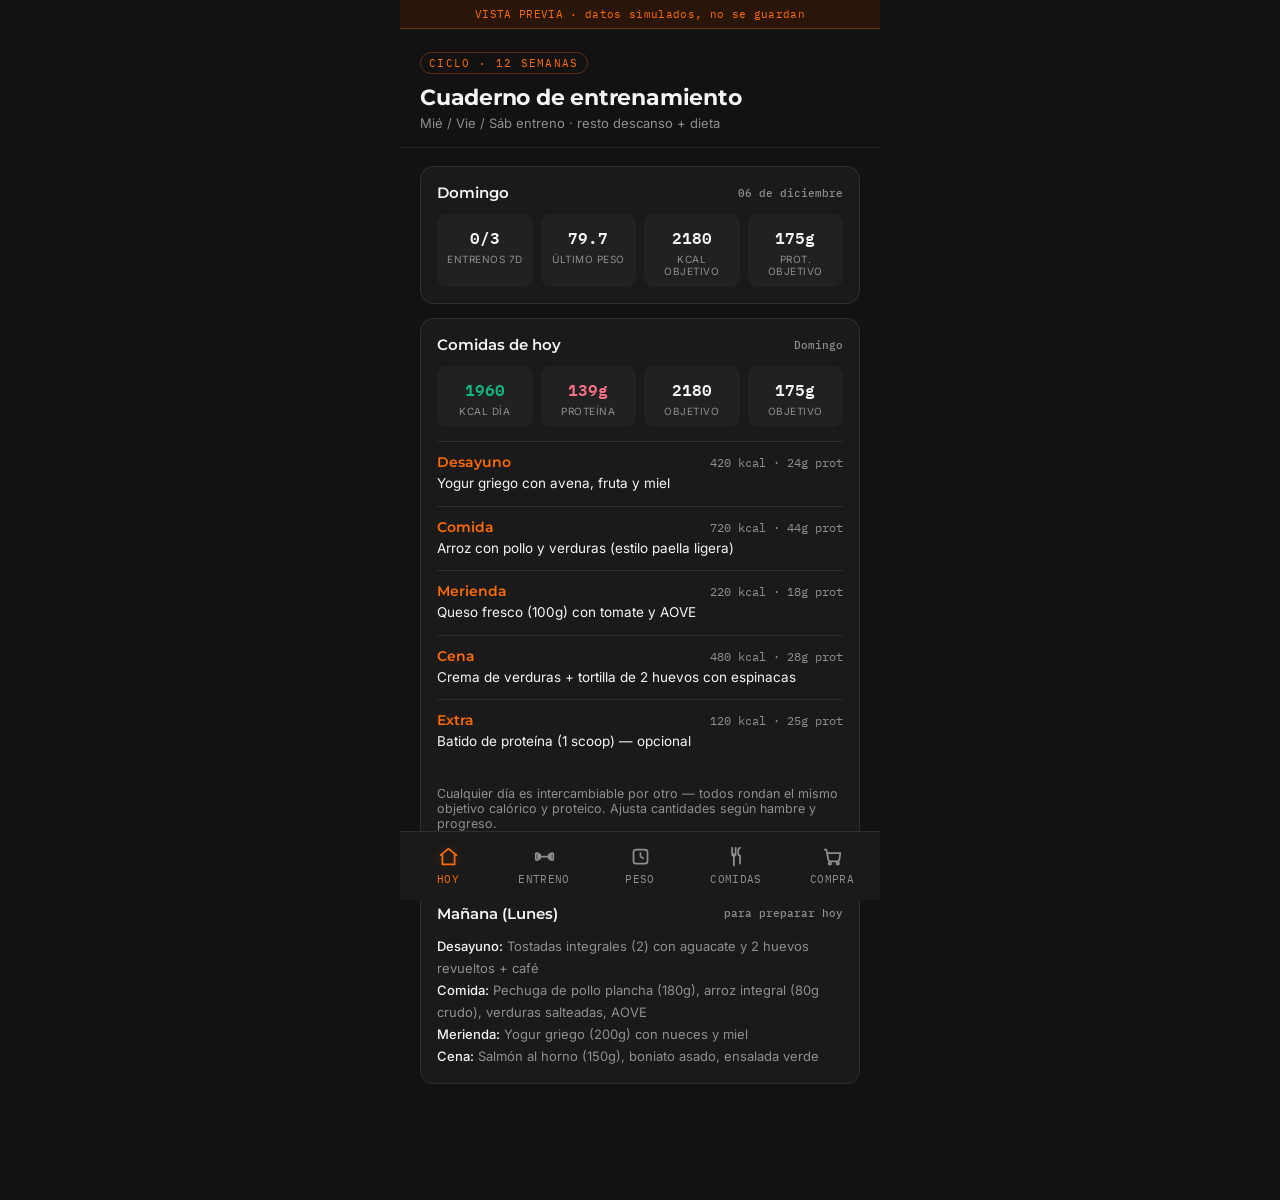
==== commit 44fa0afa: "3.1" ====
--- a/demo.html
+++ b/demo.html
@@ -6,19 +6,22 @@
 <meta name="theme-color" content="#10141f">
 <title>Cuaderno — plan 12 semanas</title>
 <style>
-@import url('https://fonts.googleapis.com/css2?family=Barlow+Condensed:wght@500;600;700;800&family=Barlow:wght@400;500;600&family=IBM+Plex+Mono:wght@500;600&display=swap');
+@import url('https://fonts.googleapis.com/css2?family=Montserrat:wght@600;700;800&family=Inter:wght@400;500;600;700&family=IBM+Plex+Mono:wght@500;600&display=swap');
 
 :root {
-  --bg: #0b0f14;
-  --surface: #141a21;
-  --surface-2: #1b232c;
+  --bg: #121212;
+  --surface: #1a1a1a;
+  --surface-2: #212121;
   --border: rgba(255, 255, 255, 0.09);
-  --text: #f1f3f5;
-  --text-muted: #8b93a1;
-  --accent: #f97316;
-  --accent-dim: rgba(249, 115, 22, 0.32);
-  --accent-glow: rgba(249, 115, 22, 0.22);
-  --good: #22c55e;
+  --text: #f5f5f5;
+  --text-muted: #8f8f8f;
+  --accent: #ff6b00;
+  --accent-dim: rgba(255, 107, 0, 0.32);
+  --accent-glow: rgba(255, 107, 0, 0.22);
+  --secondary: #10b981;
+  --protein: #fb7185;
+  --tertiary: #049eff;
+  --good: #10b981;
   --bad: #ef4444;
   --radius: 14px;
 }
@@ -30,7 +33,7 @@
   padding: 0;
   background: var(--bg);
   color: var(--text);
-  font-family: 'Barlow', system-ui, sans-serif;
+  font-family: 'Inter', system-ui, sans-serif;
   -webkit-tap-highlight-color: transparent;
 }
 
@@ -62,7 +65,7 @@
 }
 
 header.app-header h1 {
-  font-family: 'Barlow Condensed', sans-serif;
+  font-family: 'Montserrat', sans-serif;
   font-size: 22px;
   font-weight: 700;
   margin: 0;
@@ -89,7 +92,7 @@
 }
 
 .card h2 {
-  font-family: 'Barlow Condensed', sans-serif;
+  font-family: 'Montserrat', sans-serif;
   font-size: 15px;
   font-weight: 600;
   margin: 0 0 12px;
@@ -159,8 +162,8 @@
   letter-spacing: 0.05em;
   margin-top: 2px;
 }
-.macro-box.on-target .val { color: var(--good); }
-.macro-box.off-target .val { color: var(--bad); }
+.macro-box.kcal-box .val { color: var(--secondary); }
+.macro-box.protein-box .val { color: var(--protein); }
 
 /* ---- Meal rows ---- */
 .meal-row {
@@ -175,7 +178,7 @@
   margin-bottom: 4px;
 }
 .meal-row .meal-name {
-  font-family: 'Barlow Condensed', sans-serif;
+  font-family: 'Montserrat', sans-serif;
   font-weight: 600;
   font-size: 13.5px;
   color: var(--accent);
@@ -199,8 +202,13 @@
   padding: 18px 16px;
   margin-bottom: 14px;
   position: relative;
+  transition: background-color 300ms ease, border-color 300ms ease;
 }
 .exercise-row:last-child { margin-bottom: 0; }
+.exercise-row.completed {
+  background: rgba(34, 197, 94, 0.08);
+  border-color: rgba(34, 197, 94, 0.4);
+}
 .exercise-row .ex-remove {
   position: absolute;
   top: 14px;
@@ -211,8 +219,6 @@
   width: 32px;
   height: 32px;
   border-radius: 50%;
-  font-size: 17px;
-  line-height: 1;
   cursor: pointer;
   display: flex;
   align-items: center;
@@ -225,7 +231,25 @@
   padding-right: 40px;
   margin-bottom: 6px;
   line-height: 1.3;
-}
+  display: flex;
+  align-items: center;
+  gap: 8px;
+  flex-wrap: wrap;
+}
+.ex-done-badge {
+  display: inline-flex;
+  align-items: center;
+  gap: 4px;
+  background: rgba(34, 197, 94, 0.16);
+  color: var(--good);
+  border: 1px solid rgba(34, 197, 94, 0.4);
+  border-radius: 999px;
+  padding: 3px 10px 3px 8px;
+  font-family: 'IBM Plex Mono', monospace;
+  font-size: 11px;
+  font-weight: 600;
+}
+.ex-done-badge .icon { width: 12px; height: 12px; }
 .exercise-row .ex-scheme {
   display: block;
   font-family: 'IBM Plex Mono', monospace;
@@ -248,7 +272,7 @@
   border: 1px solid var(--border);
   border-radius: 10px;
   padding: 8px 8px 8px 14px;
-  margin-bottom: 12px;
+  margin-bottom: 14px;
 }
 .ex-rest-label {
   font-family: 'IBM Plex Mono', monospace;
@@ -284,98 +308,162 @@
   text-align: center;
 }
 
-.stopwatch-btn {
-  width: 100%;
-  margin-top: 10px;
-  color: var(--accent);
-  border-color: var(--accent-dim);
-  padding: 13px;
-  font-size: 13px;
-  min-height: 46px;
-}
-.stopwatch-btn.running {
-  color: var(--bad);
-  border-color: var(--bad);
-}
-
-.rest-timer { margin-top: 14px; }
-.rest-start-btn {
-  width: 100%;
-  background: var(--surface);
-  border: 1px solid var(--border);
-  color: var(--text);
-  border-radius: 10px;
-  padding: 14px;
-  min-height: 48px;
-  font-family: 'IBM Plex Mono', monospace;
-  font-size: 13.5px;
-  cursor: pointer;
-}
-.rest-countdown {
+/* ---- Lista de series individuales ---- */
+.sets-list { display: flex; flex-direction: column; gap: 8px; }
+.set-row {
   display: flex;
   align-items: center;
-  justify-content: space-between;
-  background: var(--surface);
-  border: 1px solid var(--accent-dim);
-  border-radius: 10px;
-  padding: 12px 16px;
-  min-height: 48px;
-}
-.rc-time {
-  font-family: 'IBM Plex Mono', monospace;
-  font-size: 24px;
-  font-weight: 600;
-  color: var(--accent);
-}
-.rc-cancel {
-  background: none;
-  border: 1px solid var(--border);
-  color: var(--text-muted);
-  border-radius: 6px;
-  padding: 9px 14px;
-  min-height: 40px;
-  font-family: 'IBM Plex Mono', monospace;
-  font-size: 12px;
-  cursor: pointer;
-}
-.rc-done {
-  font-family: 'Barlow Condensed', sans-serif;
-  font-weight: 700;
-  font-size: 15px;
-  color: var(--good);
-  width: 100%;
-  text-align: center;
-}
-.set-inputs {
-  display: flex;
-  gap: 10px;
-}
-.set-inputs input {
-  flex: 1;
+  gap: 8px;
   background: var(--surface);
   border: 1px solid var(--border);
   border-radius: 10px;
+  padding: 8px 10px;
+  min-height: 52px;
+}
+.set-row.done {
+  background: rgba(34, 197, 94, 0.07);
+  border-color: rgba(34, 197, 94, 0.3);
+}
+.set-num {
+  font-family: 'IBM Plex Mono', monospace;
+  font-size: 12px;
+  color: var(--text-muted);
+  width: 24px;
+  flex-shrink: 0;
+}
+.set-hint {
+  flex: 1;
+  font-size: 13px;
+  color: var(--text-muted);
+}
+.set-result {
+  flex: 1;
+  font-family: 'IBM Plex Mono', monospace;
+  font-size: 15px;
+  font-weight: 600;
   color: var(--text);
-  font-family: 'IBM Plex Mono', monospace;
-  font-size: 16px;
-  padding: 13px 10px;
-  min-height: 48px;
+}
+.set-check-badge {
+  color: var(--good);
+  width: 22px;
+  height: 22px;
+  flex-shrink: 0;
+  display: flex;
+  align-items: center;
+  justify-content: center;
+}
+.set-row input {
+  flex: 1;
+  min-width: 0;
+  background: var(--surface-2);
+  border: 1px solid var(--border);
+  border-radius: 8px;
+  color: var(--text);
+  font-family: 'IBM Plex Mono', monospace;
+  font-size: 15px;
+  padding: 10px 8px;
+  min-height: 40px;
+  text-align: center;
+}
+.set-row input::placeholder { color: #4d566e; font-size: 12px; }
+.set-start-btn, .set-done-btn {
+  flex-shrink: 0;
+  width: 44px;
+  height: 40px;
+  border-radius: 8px;
+  border: none;
+  cursor: pointer;
+  display: flex;
+  align-items: center;
+  justify-content: center;
+}
+.set-start-btn {
+  background: var(--accent);
+  color: #1a1206;
+}
+.set-start-btn .icon { width: 15px; height: 15px; }
+.set-done-btn {
+  background: var(--surface-2);
+  border: 1.5px solid var(--good);
+  color: var(--good);
+  width: auto;
+  padding: 0 10px;
+  gap: 6px;
+}
+.set-done-btn .set-elapsed {
+  font-family: 'IBM Plex Mono', monospace;
+  font-size: 12.5px;
+}
+.set-done-btn .icon { width: 15px; height: 15px; }
+
+.add-exercise-row2 {
+  display: flex;
+  gap: 10px;
+}
+.add-exercise-row2 input { flex: 1; }
+
+/* ---- Barra fija de descanso ---- */
+.global-rest-bar {
+  position: fixed;
+  left: 50%;
+  transform: translateX(-50%);
+  bottom: calc(58px + env(safe-area-inset-bottom, 0px));
   width: 100%;
-}
-.set-inputs input::placeholder { color: #4d566e; font-size: 13px; }
+  max-width: 480px;
+  z-index: 40;
+  padding: 0 14px;
+}
+.grb-inner {
+  background: var(--surface);
+  border: 1px solid var(--accent);
+  border-radius: 14px;
+  padding: 12px 16px;
+  display: flex;
+  align-items: center;
+  justify-content: space-between;
+  gap: 12px;
+  box-shadow: 0 8px 24px rgba(0,0,0,0.4), 0 0 0 1px var(--accent-glow);
+}
+.grb-label {
+  font-family: 'IBM Plex Mono', monospace;
+  font-size: 11.5px;
+  color: var(--text-muted);
+  flex: 1;
+  overflow: hidden;
+  text-overflow: ellipsis;
+  white-space: nowrap;
+}
+.grb-time {
+  font-family: 'IBM Plex Mono', monospace;
+  font-size: 22px;
+  font-weight: 700;
+  color: var(--accent);
+}
+.grb-cancel {
+  background: none;
+  border: 1px solid var(--border);
+  color: var(--text-muted);
+  border-radius: 8px;
+  padding: 8px 12px;
+  min-height: 36px;
+  font-family: 'IBM Plex Mono', monospace;
+  font-size: 11.5px;
+  cursor: pointer;
+}
+
 
 button.primary {
   width: 100%;
   background: var(--accent);
-  color: #1a1206;
+  color: #121212;
   border: none;
-  border-radius: 10px;
+  border-radius: 999px;
   padding: 15px;
   min-height: 50px;
-  font-family: 'Barlow Condensed', sans-serif;
+  font-family: 'Montserrat', sans-serif;
   font-weight: 700;
-  font-size: 16px;
-  letter-spacing: 0.02em;
+  font-size: 15px;
+  letter-spacing: 0.01em;
   cursor: pointer;
   margin-top: 4px;
   box-shadow: 0 4px 16px var(--accent-glow);
@@ -384,13 +472,14 @@
 
 button.ghost {
   background: transparent;
-  border: 1px solid var(--border);
-  color: var(--text-muted);
-  border-radius: 10px;
-  padding: 12px;
+  border: 1.5px solid var(--border);
+  color: var(--text-muted);
+  border-radius: 999px;
+  padding: 12px 16px;
   min-height: 46px;
-  font-family: 'IBM Plex Mono', monospace;
-  font-size: 12.5px;
+  font-family: 'Inter', sans-serif;
+  font-weight: 600;
+  font-size: 13px;
   cursor: pointer;
 }
 
@@ -410,7 +499,7 @@
   border: 1px solid var(--border);
   border-radius: 10px;
   color: var(--text);
-  font-family: 'Barlow', sans-serif;
+  font-family: 'Inter', sans-serif;
   font-size: 15px;
   padding: 12px 12px;
   min-height: 46px;
@@ -422,7 +511,7 @@
   border: 1px solid var(--border);
   border-radius: 10px;
   color: var(--text);
-  font-family: 'Barlow', sans-serif;
+  font-family: 'Inter', sans-serif;
   font-size: 15px;
   padding: 12px 12px;
   min-height: 46px;
@@ -498,7 +587,7 @@
   margin-bottom: 6px;
 }
 .week-day-block .wd-name {
-  font-family: 'Barlow Condensed', sans-serif;
+  font-family: 'Montserrat', sans-serif;
   font-weight: 700;
   font-size: 14px;
 }
@@ -518,32 +607,35 @@
 .daycheck-grid {
   display: grid;
   grid-template-columns: repeat(4, 1fr);
-  gap: 8px;
+  gap: 10px;
 }
 .daycheck {
   display: flex;
   flex-direction: column;
   align-items: center;
-  gap: 6px;
-  padding: 10px 4px;
-  border-radius: 10px;
-  border: 1px solid var(--border);
+  gap: 8px;
+  padding: 14px 4px;
+  border-radius: 14px;
+  border: 1.5px solid var(--border);
   background: var(--surface-2);
   cursor: pointer;
-  font-family: 'IBM Plex Mono', monospace;
-  font-size: 11px;
+  font-family: 'Inter', sans-serif;
+  font-weight: 600;
+  font-size: 12px;
   color: var(--text-muted);
 }
 .daycheck.checked {
   border-color: var(--accent);
   color: var(--accent);
+  background: var(--accent-dim);
 }
 .daycheck input { display: none; }
 .daycheck .box {
-  width: 16px;
-  height: 16px;
-  border-radius: 4px;
+  width: 18px;
+  height: 18px;
+  border-radius: 5px;
   border: 1.5px solid var(--border);
+  background: var(--surface);
 }
 .daycheck.checked .box {
   background: var(--accent);
@@ -553,7 +645,7 @@
 .shop-cat { margin-bottom: 16px; }
 .shop-cat:last-child { margin-bottom: 0; }
 .shop-cat h3 {
-  font-family: 'Barlow Condensed', sans-serif;
+  font-family: 'Montserrat', sans-serif;
   font-size: 12.5px;
   font-weight: 600;
   color: var(--accent);
@@ -589,6 +681,26 @@
   text-align: center;
   padding: 12px 0;
 }
+.empty-state {
+  display: flex;
+  flex-direction: column;
+  align-items: center;
+  padding: 28px 0 20px;
+}
+.empty-state-icon {
+  width: 48px;
+  height: 48px;
+  border-radius: 12px;
+  background: var(--surface);
+  border: 1px solid var(--border);
+  display: flex;
+  align-items: center;
+  justify-content: center;
+  color: var(--text-muted);
+  margin-bottom: 12px;
+}
+.empty-state-icon svg { width: 22px; height: 22px; }
+.empty-state .empty-note { padding: 0; }
 
 /* ---- Bottom nav ---- */
 nav.tabbar {
@@ -658,8 +770,8 @@
 <style>
   .demo-banner {
     background: #2a1608;
-    border-bottom: 1px solid rgba(249,115,22,0.35);
-    color: #f97316;
+    border-bottom: 1px solid rgba(255,107,0,0.35);
+    color: #ff6b00;
     font-family: 'IBM Plex Mono', monospace;
     font-size: 11px;
     text-align: center;
@@ -732,6 +844,15 @@
   </section>
 
 </main>
+
+<!-- ================= Barra fija de descanso (visible en cualquier scroll) ================= -->
+<div class="global-rest-bar" id="global-rest-bar" style="display:none;">
+  <div class="grb-inner">
+    <span class="grb-label" id="grb-label">Descanso</span>
+    <span class="grb-time" id="grb-time">0:00</span>
+    <button class="grb-cancel" id="grb-cancel">Saltar</button>
+  </div>
+</div>
 
 <nav class="tabbar">
   <button data-view="hoy" class="active">
@@ -766,40 +887,41 @@
 };
 
 // ---- Plantillas de entrenamiento (full-body 3x/semana) ----
-// Cada ejercicio: scheme (series x reps a mostrar), rest (descanso por defecto en segundos,
-// editable luego en la app), type ("reps" = peso+reps, "time" = duración+rondas, para isométricos).
+// Cada ejercicio: scheme (texto informativo), rest (descanso por defecto en segundos, editable),
+// type ("reps" = peso+reps por serie, "time" = duración por serie, para isométricos),
+// setsCount (número de series a registrar individualmente).
 const WORKOUTS = {
   A: {
     name: "Día A",
     exercises: [
-      { name: "Sentadilla o prensa", scheme: "4 x 6-8", rest: 120, type: "reps" },
-      { name: "Press banca", scheme: "4 x 6-8", rest: 120, type: "reps" },
-      { name: "Remo con barra o máquina", scheme: "4 x 8-10", rest: 90, type: "reps" },
-      { name: "Press militar mancuerna", scheme: "3 x 8-10", rest: 90, type: "reps" },
-      { name: "Curl femoral", scheme: "3 x 10-12", rest: 60, type: "reps" },
-      { name: "Plancha", scheme: "3 rondas x 30-45 seg", rest: 45, type: "time" },
+      { name: "Sentadilla o prensa", scheme: "4 x 6-8", rest: 120, type: "reps", setsCount: 4 },
+      { name: "Press banca", scheme: "4 x 6-8", rest: 120, type: "reps", setsCount: 4 },
+      { name: "Remo con barra o máquina", scheme: "4 x 8-10", rest: 90, type: "reps", setsCount: 4 },
+      { name: "Press militar mancuerna", scheme: "3 x 8-10", rest: 90, type: "reps", setsCount: 3 },
+      { name: "Curl femoral", scheme: "3 x 10-12", rest: 60, type: "reps", setsCount: 3 },
+      { name: "Plancha", scheme: "3 x 30-45 seg", rest: 45, type: "time", setsCount: 3 },
     ],
   },
   B: {
     name: "Día B",
     exercises: [
-      { name: "Peso muerto (rumano o convencional)", scheme: "4 x 6-8", rest: 150, type: "reps" },
-      { name: "Dominadas o jalón al pecho", scheme: "4 x 8-10", rest: 90, type: "reps" },
-      { name: "Press inclinado mancuerna", scheme: "3 x 8-10", rest: 90, type: "reps" },
-      { name: "Zancadas", scheme: "3 x 10/pierna", rest: 75, type: "reps" },
-      { name: "Face pull", scheme: "3 x 12-15", rest: 60, type: "reps" },
-      { name: "Curl bíceps + extensión tríceps", scheme: "3 x 10-12", rest: 60, type: "reps" },
+      { name: "Peso muerto (rumano o convencional)", scheme: "4 x 6-8", rest: 150, type: "reps", setsCount: 4 },
+      { name: "Dominadas o jalón al pecho", scheme: "4 x 8-10", rest: 90, type: "reps", setsCount: 4 },
+      { name: "Press inclinado mancuerna", scheme: "3 x 8-10", rest: 90, type: "reps", setsCount: 3 },
+      { name: "Zancadas", scheme: "3 x 10/pierna", rest: 75, type: "reps", setsCount: 3 },
+      { name: "Face pull", scheme: "3 x 12-15", rest: 60, type: "reps", setsCount: 3 },
+      { name: "Curl bíceps + extensión tríceps", scheme: "3 x 10-12", rest: 60, type: "reps", setsCount: 3 },
     ],
   },
   C: {
     name: "Día C",
     exercises: [
-      { name: "Sentadilla frontal o hack squat", scheme: "4 x 8-10", rest: 120, type: "reps" },
-      { name: "Press banca agarre cerrado", scheme: "3 x 8-10", rest: 90, type: "reps" },
-      { name: "Remo unilateral mancuerna", scheme: "3 x 10-12", rest: 75, type: "reps" },
-      { name: "Elevaciones laterales", scheme: "3 x 12-15", rest: 60, type: "reps" },
-      { name: "Hip thrust", scheme: "3 x 10-12", rest: 90, type: "reps" },
-      { name: "Core (rueda o cable)", scheme: "3 x 12-15", rest: 60, type: "reps" },
+      { name: "Sentadilla frontal o hack squat", scheme: "4 x 8-10", rest: 120, type: "reps", setsCount: 4 },
+      { name: "Press banca agarre cerrado", scheme: "3 x 8-10", rest: 90, type: "reps", setsCount: 3 },
+      { name: "Remo unilateral mancuerna", scheme: "3 x 10-12", rest: 75, type: "reps", setsCount: 3 },
+      { name: "Elevaciones laterales", scheme: "3 x 12-15", rest: 60, type: "reps", setsCount: 3 },
+      { name: "Hip thrust", scheme: "3 x 10-12", rest: 90, type: "reps", setsCount: 3 },
+      { name: "Core (rueda o cable)", scheme: "3 x 12-15", rest: 60, type: "reps", setsCount: 3 },
     ],
   },
 };
@@ -1146,9 +1268,39 @@
 </script>
 <script>
 // ================= DEMO: almacenamiento en memoria (no localStorage) =================
-// Precarga 3 semanas simuladas entrenando Miércoles/Viernes/Sábado para que veas
-// el cuaderno "en uso". La versión real (GitHub Pages) usa localStorage y persiste
+// Precarga 3 semanas simuladas entrenando Miércoles/Viernes/Sábado, en el nuevo formato
+// de series individuales. La versión real (GitHub Pages) usa localStorage y persiste
 // datos de verdad en tu navegador.
+
+const BASE_WEIGHTS = {
+  A: [60, 50, 45, 16, 30, null],
+  B: [70, 55, 18, 14, 20, 12],
+  C: [45, 40, 20, 8, 60, 20],
+};
+
+function buildDaySession(dayKey, weekOffset) {
+  const exercises = {};
+  WORKOUTS[dayKey].exercises.forEach((e, idx) => {
+    if (e.type === "time") {
+      const dur = 32 + weekOffset * 4;
+      exercises[e.name] = {
+        completed: true,
+        sets: Array.from({ length: e.setsCount }, (_, i) => ({ duration: dur - i * 2 })),
+      };
+    } else {
+      const base = (BASE_WEIGHTS[dayKey][idx] || 40) + weekOffset * 2.5;
+      exercises[e.name] = {
+        completed: true,
+        sets: Array.from({ length: e.setsCount }, (_, i) => ({
+          w: Math.round(base * 2) / 2,
+          r: 8 - (i === e.setsCount - 1 ? 1 : 0),
+          roundTime: 28 + i * 4,
+        })),
+      };
+    }
+  });
+  return { day: dayKey, exercises };
+}
 
 let store = {
   weights: [
@@ -1163,83 +1315,20 @@
     { date: "2026-08-08", w: 79.7 },
   ],
   workouts: {
-    "2026-07-22": { day: "A", exercises: [
-      { name: "Sentadilla o prensa", sets: [{ w: 60, r: 7 }] },
-      { name: "Press banca", sets: [{ w: 50, r: 7 }] },
-      { name: "Remo con barra o máquina", sets: [{ w: 45, r: 9 }] },
-      { name: "Press militar mancuerna", sets: [{ w: 16, r: 9 }] },
-      { name: "Curl femoral", sets: [{ w: 30, r: 11 }] },
-      { name: "Plancha", sets: [{ w: 0, r: 35 }] },
-    ]},
-    "2026-07-24": { day: "B", exercises: [
-      { name: "Peso muerto (rumano o convencional)", sets: [{ w: 70, r: 7 }] },
-      { name: "Dominadas o jalón al pecho", sets: [{ w: 55, r: 8 }] },
-      { name: "Press inclinado mancuerna", sets: [{ w: 18, r: 8 }] },
-      { name: "Zancadas", sets: [{ w: 14, r: 10 }] },
-      { name: "Face pull", sets: [{ w: 20, r: 13 }] },
-      { name: "Curl bíceps + extensión tríceps", sets: [{ w: 12, r: 10 }] },
-    ]},
-    "2026-07-25": { day: "C", exercises: [
-      { name: "Sentadilla frontal o hack squat", sets: [{ w: 45, r: 8 }] },
-      { name: "Press banca agarre cerrado", sets: [{ w: 40, r: 8 }] },
-      { name: "Remo unilateral mancuerna", sets: [{ w: 20, r: 10 }] },
-      { name: "Elevaciones laterales", sets: [{ w: 8, r: 13 }] },
-      { name: "Hip thrust", sets: [{ w: 60, r: 10 }] },
-      { name: "Core (rueda o cable)", sets: [{ w: 0, r: 12 }] },
-    ]},
-    "2026-07-29": { day: "A", exercises: [
-      { name: "Sentadilla o prensa", sets: [{ w: 62.5, r: 7 }] },
-      { name: "Press banca", sets: [{ w: 50, r: 8 }] },
-      { name: "Remo con barra o máquina", sets: [{ w: 47.5, r: 9 }] },
-      { name: "Press militar mancuerna", sets: [{ w: 16, r: 10 }] },
-      { name: "Curl femoral", sets: [{ w: 32, r: 11 }] },
-      { name: "Plancha", sets: [{ w: 0, r: 40 }] },
-    ]},
-    "2026-07-31": { day: "B", exercises: [
-      { name: "Peso muerto (rumano o convencional)", sets: [{ w: 72.5, r: 7 }] },
-      { name: "Dominadas o jalón al pecho", sets: [{ w: 57.5, r: 8 }] },
-      { name: "Press inclinado mancuerna", sets: [{ w: 18, r: 9 }] },
-      { name: "Zancadas", sets: [{ w: 16, r: 10 }] },
-      { name: "Face pull", sets: [{ w: 22, r: 13 }] },
-      { name: "Curl bíceps + extensión tríceps", sets: [{ w: 12, r: 11 }] },
-    ]},
-    "2026-08-01": { day: "C", exercises: [
-      { name: "Sentadilla frontal o hack squat", sets: [{ w: 47.5, r: 8 }] },
-      { name: "Press banca agarre cerrado", sets: [{ w: 40, r: 9 }] },
-      { name: "Remo unilateral mancuerna", sets: [{ w: 22, r: 10 }] },
-      { name: "Elevaciones laterales", sets: [{ w: 8, r: 14 }] },
-      { name: "Hip thrust", sets: [{ w: 62.5, r: 10 }] },
-      { name: "Core (rueda o cable)", sets: [{ w: 0, r: 14 }] },
-    ]},
-    "2026-08-05": { day: "A", exercises: [
-      { name: "Sentadilla o prensa", sets: [{ w: 65, r: 8 }] },
-      { name: "Press banca", sets: [{ w: 52.5, r: 7 }] },
-      { name: "Remo con barra o máquina", sets: [{ w: 47.5, r: 10 }] },
-      { name: "Press militar mancuerna", sets: [{ w: 18, r: 8 }] },
-      { name: "Curl femoral", sets: [{ w: 32, r: 12 }] },
-      { name: "Plancha", sets: [{ w: 0, r: 42 }] },
-    ]},
-    "2026-08-07": { day: "B", exercises: [
-      { name: "Peso muerto (rumano o convencional)", sets: [{ w: 75, r: 7 }] },
-      { name: "Dominadas o jalón al pecho", sets: [{ w: 57.5, r: 9 }] },
-      { name: "Press inclinado mancuerna", sets: [{ w: 20, r: 8 }] },
-      { name: "Zancadas", sets: [{ w: 16, r: 11 }] },
-      { name: "Face pull", sets: [{ w: 22, r: 14 }] },
-      { name: "Curl bíceps + extensión tríceps", sets: [{ w: 14, r: 10 }] },
-    ]},
-    "2026-08-08": { day: "C", exercises: [
-      { name: "Sentadilla frontal o hack squat", sets: [{ w: 50, r: 8 }] },
-      { name: "Press banca agarre cerrado", sets: [{ w: 42.5, r: 8 }] },
-      { name: "Remo unilateral mancuerna", sets: [{ w: 22, r: 11 }] },
-      { name: "Elevaciones laterales", sets: [{ w: 9, r: 13 }] },
-      { name: "Hip thrust", sets: [{ w: 65, r: 10 }] },
-      { name: "Core (rueda o cable)", sets: [{ w: 0, r: 15 }] },
-    ]},
-    // Hoy (miércoles) aún NO logueado a propósito, para ver el flujo de registro en vivo
+    "2026-07-22": buildDaySession("A", 0),
+    "2026-07-24": buildDaySession("B", 0),
+    "2026-07-25": buildDaySession("C", 0),
+    "2026-07-29": buildDaySession("A", 1),
+    "2026-07-31": buildDaySession("B", 1),
+    "2026-08-01": buildDaySession("C", 1),
+    "2026-08-05": buildDaySession("A", 2),
+    "2026-08-07": buildDaySession("B", 2),
+    "2026-08-08": buildDaySession("C", 2),
+    // Hoy (miércoles) sin loguear a propósito, para ver el flujo en vivo
   },
 };
 
-function saveStore() { /* demo: no-op */ }
+function saveStore() { /* demo: no-op, solo memoria de esta vista previa */ }
 
 if (!store.workoutPlan) store.workoutPlan = {};
 Object.keys(WORKOUTS).forEach((k) => {
@@ -1247,11 +1336,6 @@
     store.workoutPlan[k] = WORKOUTS[k].exercises.map((e) => ({ ...e }));
   }
 });
-
-const ICON_X = `<svg class="icon" viewBox="0 0 24 24" fill="none" stroke="currentColor" stroke-width="2.4" stroke-linecap="round"><path d="M6 6l12 12M18 6L6 18"/></svg>`;
-const ICON_PLAY = `<svg class="icon" viewBox="0 0 24 24" fill="currentColor"><path d="M8 5v14l11-7z"/></svg>`;
-const ICON_CLOCK = `<svg class="icon" viewBox="0 0 24 24" fill="none" stroke="currentColor" stroke-width="2" stroke-linecap="round" stroke-linejoin="round"><circle cx="12" cy="13" r="8"/><path d="M12 9v4l3 2"/><path d="M9 2h6"/><path d="M12 2v3"/></svg>`;
-const ICON_STOP = `<svg class="icon" viewBox="0 0 24 24" fill="currentColor"><rect x="6" y="6" width="12" height="12" rx="2"/></svg>`;
 
 const todayISO = () => new Date().toISOString().slice(0, 10);
 const fmtDate = (iso) => {
@@ -1335,14 +1419,11 @@
       </div>`;
   }).join("");
 
-  const kcalClass = Math.abs(totalKcal - TARGETS.kcal) <= 150 ? "on-target" : "off-target";
-  const protClass = totalProt >= TARGETS.protein - 10 ? "on-target" : "off-target";
-
   return `
     <h2>${isToday ? "Comidas de hoy" : dayName} <span class="tag">${dayName}</span></h2>
     <div class="macro-grid" style="margin-bottom:14px;">
-      <div class="macro-box ${kcalClass}"><div class="val">${totalKcal}</div><div class="lbl">Kcal día</div></div>
-      <div class="macro-box ${protClass}"><div class="val">${totalProt}g</div><div class="lbl">Proteína</div></div>
+      <div class="macro-box kcal-box"><div class="val">${totalKcal}</div><div class="lbl">Kcal día</div></div>
+      <div class="macro-box protein-box"><div class="val">${totalProt}g</div><div class="lbl">Proteína</div></div>
       <div class="macro-box"><div class="val">${TARGETS.kcal}</div><div class="lbl">Objetivo</div></div>
       <div class="macro-box"><div class="val">${TARGETS.protein}g</div><div class="lbl">Objetivo</div></div>
     </div>
@@ -1459,101 +1540,89 @@
 
 // ================= Vista: ENTRENO =================
 let currentWorkoutDay = "A";
-let stopwatches = {}; // idx -> { running, start, interval }
-let restTimers = {};  // idx -> intervalId
-
-function getLastSession(dayKey, exerciseName, beforeDate) {
+let setTimers = {};        // "exIdx-setIdx" -> { start, interval }
+let globalRestTimer = null; // { endsAt, interval, exerciseName }
+let audioCtx = null;
+
+const ICON_CHECK = `<svg class="icon" viewBox="0 0 24 24" fill="none" stroke="currentColor" stroke-width="2.6" stroke-linecap="round" stroke-linejoin="round"><path d="M20 6 9 17l-5-5"/></svg>`;
+
+function getAudioContext() {
+  if (!audioCtx) {
+    audioCtx = new (window.AudioContext || window.webkitAudioContext)();
+  }
+  if (audioCtx.state === "suspended") {
+    audioCtx.resume();
+  }
+  return audioCtx;
+}
+
+// Truco estándar para desbloquear audio en iOS: reproducir un buffer silencioso
+// DENTRO del propio gesto táctil. resume() solo no siempre basta en WebKit.
+function unlockAudio() {
+  const ctx = getAudioContext();
+  try {
+    const buffer = ctx.createBuffer(1, 1, 22050);
+    const source = ctx.createBufferSource();
+    source.buffer = buffer;
+    source.connect(ctx.destination);
+    source.start(0);
+  } catch (e) { /* seguimos sin sonido */ }
+}
+
+document.addEventListener("visibilitychange", () => {
+  if (!document.hidden && audioCtx && audioCtx.state === "suspended") {
+    audioCtx.resume();
+  }
+  if (!document.hidden && globalRestTimer) {
+    renderGlobalRestBar(); // recalcula contra el reloj real al volver
+  }
+});
+
+function playBeep() {
+  try {
+    const ctx = getAudioContext();
+    const mk = (freq, delayMs, dur) => {
+      setTimeout(() => {
+        const osc = ctx.createOscillator();
+        const gain = ctx.createGain();
+        osc.connect(gain);
+        gain.connect(ctx.destination);
+        osc.frequency.value = freq;
+        gain.gain.setValueAtTime(0.001, ctx.currentTime);
+        gain.gain.exponentialRampToValueAtTime(0.28, ctx.currentTime + 0.02);
+        gain.gain.exponentialRampToValueAtTime(0.001, ctx.currentTime + dur);
+        osc.start();
+        osc.stop(ctx.currentTime + dur + 0.05);
+      }, delayMs);
+    };
+    mk(880, 0, 0.5);
+    mk(1046, 250, 0.4);
+  } catch (e) { /* audio no disponible, seguimos sin sonido */ }
+}
+
+function getLastSession(dayKey, exerciseName) {
   const entries = Object.entries(store.workouts)
-    .filter(([iso, w]) => w.day === dayKey && iso < beforeDate)
+    .filter(([iso, w]) => w.day === dayKey)
     .sort((a, b) => (a[0] < b[0] ? 1 : -1));
   for (const [iso, w] of entries) {
-    const ex = w.exercises.find((e) => e.name === exerciseName);
-    if (ex && ex.sets.length) {
-      return { iso, set: ex.sets[0] };
+    const savedEx = w.exercises && w.exercises[exerciseName];
+    if (savedEx && savedEx.sets && savedEx.sets.some(Boolean)) {
+      const doneSets = savedEx.sets.filter(Boolean);
+      return { iso, lastSet: doneSets[doneSets.length - 1], sets: doneSets };
     }
   }
   return null;
 }
 
-function playBeep() {
-  try {
-    const ctx = new (window.AudioContext || window.webkitAudioContext)();
-    const osc = ctx.createOscillator();
-    const gain = ctx.createGain();
-    osc.connect(gain);
-    gain.connect(ctx.destination);
-    osc.frequency.value = 880;
-    gain.gain.setValueAtTime(0.2, ctx.currentTime);
-    osc.start();
-    osc.stop(ctx.currentTime + 0.5);
-  } catch (e) { /* audio no disponible, seguimos sin sonido */ }
-}
-
-function startRestTimer(idx, seconds) {
-  const btn = document.querySelector(`[data-rest-start="${idx}"]`);
-  const countdownEl = document.getElementById(`rest-countdown-${idx}`);
-  if (!btn || !countdownEl) return;
-  btn.style.display = "none";
-  countdownEl.style.display = "flex";
-  let remaining = seconds;
-
-  const render = () => {
-    const m = Math.floor(remaining / 60);
-    const s = remaining % 60;
-    countdownEl.innerHTML = `
-      <span class="rc-time">${m}:${String(s).padStart(2, "0")}</span>
-      <button class="rc-cancel" data-rest-cancel="${idx}">Cancelar</button>
-    `;
-    document.querySelector(`[data-rest-cancel="${idx}"]`).addEventListener("click", () => cancelRestTimer(idx));
-  };
-  render();
-
-  restTimers[idx] = setInterval(() => {
-    remaining--;
-    if (remaining <= 0) {
-      clearInterval(restTimers[idx]);
-      countdownEl.innerHTML = `<span class="rc-done">¡Descanso terminado!</span>`;
-      playBeep();
-      if (navigator.vibrate) navigator.vibrate([200, 100, 200]);
-      setTimeout(() => {
-        if (countdownEl) countdownEl.style.display = "none";
-        if (btn) btn.style.display = "block";
-      }, 3000);
-      return;
-    }
-    render();
-  }, 1000);
-}
-
-function cancelRestTimer(idx) {
-  clearInterval(restTimers[idx]);
-  const countdownEl = document.getElementById(`rest-countdown-${idx}`);
-  const btn = document.querySelector(`[data-rest-start="${idx}"]`);
-  if (countdownEl) countdownEl.style.display = "none";
-  if (btn) btn.style.display = "block";
-}
-
-function toggleStopwatch(idx) {
-  const btn = document.querySelector(`[data-stopwatch="${idx}"]`);
-  if (!btn) return;
-  if (!stopwatches[idx] || !stopwatches[idx].running) {
-    stopwatches[idx] = { running: true, start: Date.now(), interval: null };
-    btn.innerHTML = `${ICON_STOP}<span class="sw-label">Detener (0s)</span>`;
-    btn.classList.add("running");
-    stopwatches[idx].interval = setInterval(() => {
-      const elapsed = Math.floor((Date.now() - stopwatches[idx].start) / 1000);
-      const lbl = btn.querySelector(".sw-label");
-      if (lbl) lbl.textContent = `Detener (${elapsed}s)`;
-    }, 250);
-  } else {
-    clearInterval(stopwatches[idx].interval);
-    const elapsed = Math.floor((Date.now() - stopwatches[idx].start) / 1000);
-    stopwatches[idx].running = false;
-    btn.innerHTML = `${ICON_CLOCK}<span class="sw-label">Cronometrar</span>`;
-    btn.classList.remove("running");
-    const durInput = document.querySelector(`.exercise-row[data-ex="${idx}"] .in-duration`);
-    if (durInput) durInput.value = elapsed;
+// Sesión de hoy: se crea solo si no existe, nunca se pisa por completo.
+// Cada serie se guarda de forma independiente -> añadir/quitar ejercicios nunca borra lo ya hecho.
+function ensureTodaySession(dayKey) {
+  const today = todayISO();
+  if (!store.workouts[today]) {
+    store.workouts[today] = { day: dayKey, exercises: {} };
+    saveStore(store);
   }
+  return store.workouts[today];
 }
 
 function adjustRest(dayKey, idx, delta) {
@@ -1561,9 +1630,254 @@
   ex.rest = Math.min(300, Math.max(15, (ex.rest || 60) + delta));
   saveStore(store);
   const valEl = document.getElementById(`rest-value-${idx}`);
-  const btnValEl = document.getElementById(`rest-btn-val-${idx}`);
   if (valEl) valEl.textContent = `${ex.rest}s`;
-  if (btnValEl) btnValEl.textContent = ex.rest;
+}
+
+// ---- Barra fija de descanso (global, no depende de qué tarjeta esté visible) ----
+function startGlobalRestTimer(seconds, exerciseName) {
+  unlockAudio();
+  if (globalRestTimer) clearInterval(globalRestTimer.interval);
+  globalRestTimer = { endsAt: Date.now() + seconds * 1000, exerciseName };
+  saveGlobalRestTimer();
+  document.getElementById("global-rest-bar").style.display = "block";
+  renderGlobalRestBar();
+  globalRestTimer.interval = setInterval(renderGlobalRestBar, 1000);
+}
+
+function saveGlobalRestTimer() {
+  if (globalRestTimer) {
+    localStorage.setItem("fitlog_rest_timer", JSON.stringify({ endsAt: globalRestTimer.endsAt, exerciseName: globalRestTimer.exerciseName }));
+  } else {
+    localStorage.removeItem("fitlog_rest_timer");
+  }
+}
+
+function renderGlobalRestBar() {
+  if (!globalRestTimer) return;
+  const remaining = Math.round((globalRestTimer.endsAt - Date.now()) / 1000);
+  const timeEl = document.getElementById("grb-time");
+  const labelEl = document.getElementById("grb-label");
+  if (!timeEl) return;
+  if (remaining <= 0) {
+    clearInterval(globalRestTimer.interval);
+    timeEl.textContent = "¡Listo!";
+    labelEl.textContent = globalRestTimer.exerciseName || "Descanso";
+    playBeep();
+    if (navigator.vibrate) navigator.vibrate([200, 100, 200]);
+    setTimeout(() => {
+      document.getElementById("global-rest-bar").style.display = "none";
+      globalRestTimer = null;
+      saveGlobalRestTimer();
+    }, 3000);
+    return;
+  }
+  const m = Math.floor(remaining / 60);
+  const s = remaining % 60;
+  timeEl.textContent = `${m}:${String(s).padStart(2, "0")}`;
+  labelEl.textContent = globalRestTimer.exerciseName || "Descanso";
+}
+
+function cancelGlobalRestTimer() {
+  if (globalRestTimer) clearInterval(globalRestTimer.interval);
+  globalRestTimer = null;
+  saveGlobalRestTimer();
+  document.getElementById("global-rest-bar").style.display = "none";
+}
+document.getElementById("grb-cancel").addEventListener("click", cancelGlobalRestTimer);
+
+// Al cargar la app: si había un descanso en marcha (aunque se recargara la página), lo recupera.
+(function restoreRestTimer() {
+  try {
+    const saved = JSON.parse(localStorage.getItem("fitlog_rest_timer"));
+    if (saved && saved.endsAt > Date.now()) {
+      globalRestTimer = { endsAt: saved.endsAt, exerciseName: saved.exerciseName };
+      document.getElementById("global-rest-bar").style.display = "block";
+      renderGlobalRestBar();
+      globalRestTimer.interval = setInterval(renderGlobalRestBar, 1000);
+    } else {
+      localStorage.removeItem("fitlog_rest_timer");
+    }
+  } catch (e) { /* nada que recuperar */ }
+})();
+
+// ---- Timer por serie (mide cuánto tarda cada serie; en ejercicios de tiempo ES la duración) ----
+function startSetTimer(exIdx, setIdx, dayKey) {
+  unlockAudio();
+  const key = `${exIdx}-${setIdx}`;
+  const row = document.querySelector(`[data-set="${key}"]`);
+  if (!row) return;
+  const startBtn = row.querySelector(".set-start-btn");
+  const start = Date.now();
+  setTimers[key] = { start };
+
+  const doneBtn = document.createElement("button");
+  doneBtn.className = "set-done-btn";
+  doneBtn.innerHTML = `<span class="set-elapsed" id="elapsed-${key}">0:00</span>${ICON_CHECK}`;
+  doneBtn.addEventListener("click", () => finishSet(exIdx, setIdx, dayKey));
+  startBtn.replaceWith(doneBtn);
+
+  setTimers[key].interval = setInterval(() => {
+    const el = document.getElementById(`elapsed-${key}`);
+    if (!el) { clearInterval(setTimers[key].interval); return; }
+    const secs = Math.floor((Date.now() - start) / 1000);
+    el.textContent = `${Math.floor(secs / 60)}:${String(secs % 60).padStart(2, "0")}`;
+  }, 250);
+}
+
+function finishSet(exIdx, setIdx, dayKey) {
+  const key = `${exIdx}-${setIdx}`;
+  if (setTimers[key]) clearInterval(setTimers[key].interval);
+  const elapsedSec = setTimers[key] ? Math.floor((Date.now() - setTimers[key].start) / 1000) : 0;
+  delete setTimers[key];
+
+  const ex = store.workoutPlan[dayKey][exIdx];
+  const isTime = ex.type === "time";
+  const session = ensureTodaySession(dayKey);
+  if (!session.exercises[ex.name]) session.exercises[ex.name] = { completed: false, sets: [] };
+  const savedEx = session.exercises[ex.name];
+
+  let setData;
+  if (isTime) {
+    setData = { duration: elapsedSec };
+  } else {
+    const wInput = document.querySelector(`[data-set-weight="${key}"]`);
+    const rInput = document.querySelector(`[data-set-reps="${key}"]`);
+    setData = {
+      w: parseFloat(wInput?.value) || 0,
+      r: parseInt(rInput?.value, 10) || 0,
+      roundTime: elapsedSec,
+    };
+  }
+  savedEx.sets[setIdx] = setData;
+  const setsCount = ex.setsCount || 3;
+  savedEx.completed = savedEx.sets.filter(Boolean).length >= setsCount;
+  saveStore(store);
+
+  startGlobalRestTimer(ex.rest || 60, ex.name);
+  renderExerciseCard(dayKey, exIdx); // solo repinta ESTA tarjeta, no toca timers de otras
+}
+
+function getDefaultWeight(savedSets, si, last) {
+  for (let k = si - 1; k >= 0; k--) {
+    if (savedSets[k]) return savedSets[k].w;
+  }
+  if (last && last.lastSet && typeof last.lastSet.w === "number") return last.lastSet.w;
+  return "";
+}
+
+function renderSetRow(exIdx, setIdx, ex, savedSet, defaultWeight) {
+  const key = `${exIdx}-${setIdx}`;
+  const isTime = ex.type === "time";
+
+  if (savedSet) {
+    const resultText = isTime
+      ? `${savedSet.duration}s`
+      : `${savedSet.w}kg × ${savedSet.r}`;
+    return `
+      <div class="set-row done" data-set="${key}">
+        <span class="set-num">S${setIdx + 1}</span>
+        <span class="set-result">${resultText}</span>
+        <span class="set-check-badge">${ICON_CHECK}</span>
+      </div>`;
+  }
+
+  const startBtn = `<button class="set-start-btn" data-set-start="${key}" aria-label="Empezar serie ${setIdx + 1}">${ICON_PLAY}</button>`;
+
+  if (isTime) {
+    return `
+      <div class="set-row" data-set="${key}">
+        <span class="set-num">S${setIdx + 1}</span>
+        <span class="set-hint">Mantener</span>
+        ${startBtn}
+      </div>`;
+  }
+
+  return `
+    <div class="set-row" data-set="${key}">
+      <span class="set-num">S${setIdx + 1}</span>
+      <input type="number" step="0.5" inputmode="decimal" class="set-weight" data-set-weight="${key}" placeholder="kg" value="${defaultWeight}">
+      <input type="number" inputmode="numeric" class="set-reps" data-set-reps="${key}" placeholder="reps">
+      ${startBtn}
+    </div>`;
+}
+
+function buildExerciseCardHTML(dayKey, exIdx) {
+  const exList = store.workoutPlan[dayKey];
+  const ex = exList[exIdx];
+  const isTime = ex.type === "time";
+  const restVal = ex.rest || 60;
+  const setsCount = ex.setsCount || 3;
+
+  const session = store.workouts[todayISO()];
+  const savedEx = (session && session.exercises[ex.name]) || { completed: false, sets: [] };
+  const last = getLastSession(dayKey, ex.name);
+
+  const doneCount = savedEx.sets.filter(Boolean).length;
+  const isCompleted = doneCount >= setsCount;
+
+  let lastText;
+  if (!last) {
+    lastText = "Sin registros previos — anota tu primera marca";
+  } else if (isTime) {
+    lastText = `Última vez (${fmtDate(last.iso)}): ${last.lastSet.duration}s · ${last.sets.length} series`;
+  } else {
+    lastText = `Última vez (${fmtDate(last.iso)}): ${last.lastSet.w}kg x ${last.lastSet.r}`;
+  }
+
+  const setsHtml = Array.from({ length: setsCount }).map((_, si) => {
+    const savedSet = savedEx.sets[si];
+    const defaultWeight = getDefaultWeight(savedEx.sets, si, last);
+    return renderSetRow(exIdx, si, ex, savedSet, defaultWeight);
+  }).join("");
+
+  return `
+    <button class="ex-remove" data-remove="${exIdx}" aria-label="Quitar ejercicio">${ICON_X}</button>
+    <div class="ex-name">${ex.name}${isCompleted ? `<span class="ex-done-badge">${ICON_CHECK} Hecho</span>` : ""}</div>
+    <div class="ex-scheme">${ex.scheme}</div>
+    <div class="ex-last">${lastText}</div>
+    <div class="ex-rest-row">
+      <span class="ex-rest-label">Descanso</span>
+      <div class="ex-rest-stepper">
+        <button type="button" data-rest-minus="${exIdx}" aria-label="Menos descanso">−</button>
+        <span class="ex-rest-value" id="rest-value-${exIdx}">${restVal}s</span>
+        <button type="button" data-rest-plus="${exIdx}" aria-label="Más descanso">+</button>
+      </div>
+    </div>
+    <div class="sets-list">${setsHtml}</div>
+  `;
+}
+
+function attachExerciseCardListeners(dayKey, exIdx) {
+  const card = document.querySelector(`.exercise-row[data-ex="${exIdx}"]`);
+  if (!card) return;
+
+  card.querySelector(`[data-remove="${exIdx}"]`)?.addEventListener("click", () => {
+    store.workoutPlan[dayKey].splice(exIdx, 1);
+    saveStore(store);
+    renderWorkoutView(dayKey);
+  });
+
+  card.querySelector(`[data-rest-minus="${exIdx}"]`)?.addEventListener("click", () => adjustRest(dayKey, exIdx, -15));
+  card.querySelector(`[data-rest-plus="${exIdx}"]`)?.addEventListener("click", () => adjustRest(dayKey, exIdx, 15));
+
+  card.querySelectorAll("[data-set-start]").forEach((btn) => {
+    btn.addEventListener("click", () => {
+      const [ei, si] = btn.dataset.setStart.split("-").map(Number);
+      startSetTimer(ei, si, dayKey);
+    });
+  });
+}
+
+function renderExerciseCard(dayKey, exIdx) {
+  const card = document.querySelector(`.exercise-row[data-ex="${exIdx}"]`);
+  const ex = store.workoutPlan[dayKey][exIdx];
+  const session = store.workouts[todayISO()];
+  const savedEx = (session && session.exercises[ex.name]) || { completed: false, sets: [] };
+  const isCompleted = savedEx.sets.filter(Boolean).length >= (ex.setsCount || 3);
+  if (!card) return;
+  card.classList.toggle("completed", isCompleted);
+  card.innerHTML = buildExerciseCardHTML(dayKey, exIdx);
+  attachExerciseCardListeners(dayKey, exIdx);
 }
 
 function renderWorkoutView(dayKey) {
@@ -1574,69 +1888,13 @@
 
   const dayName = WORKOUTS[dayKey].name;
   const exList = store.workoutPlan[dayKey];
-  const today = todayISO();
-  const existing = store.workouts[today];
-  const alreadyLoggedToday = existing && existing.day === dayKey;
-
-  const rows = exList.map((ex, i) => {
-    const isTime = ex.type === "time";
-    const restVal = ex.rest || 60;
-    const last = getLastSession(dayKey, ex.name, today);
-    let lastText;
-    if (!last) {
-      lastText = "Sin registros previos — anota tu primera marca";
-    } else if (isTime) {
-      lastText = `Última vez (${fmtDate(last.iso)}): ${last.set.duration}seg x ${last.set.rounds} rondas`;
-    } else {
-      lastText = `Última vez (${fmtDate(last.iso)}): ${last.set.w}kg x ${last.set.r}`;
-    }
-
-    const savedSets = alreadyLoggedToday ? existing.exercises.find((e) => e.name === ex.name) : null;
-    let w0 = "", r0 = "", d0 = "", rd0 = "";
-    if (savedSets && savedSets.sets[0]) {
-      if (isTime) { d0 = savedSets.sets[0].duration; rd0 = savedSets.sets[0].rounds; }
-      else { w0 = savedSets.sets[0].w; r0 = savedSets.sets[0].r; }
-    }
-
-    const inputsHtml = isTime ? `
-      <div class="set-inputs">
-        <input type="number" inputmode="numeric" placeholder="Duración (seg)" class="in-duration" value="${d0}">
-        <input type="number" inputmode="numeric" placeholder="Rondas" class="in-rounds" value="${rd0}">
-      </div>
-      <button class="ghost stopwatch-btn" data-stopwatch="${i}">${ICON_CLOCK}<span class="sw-label">Cronometrar</span></button>
-    ` : `
-      <div class="set-inputs">
-        <input type="number" step="0.5" inputmode="decimal" placeholder="Peso (kg)" class="in-weight" value="${w0}">
-        <input type="number" inputmode="numeric" placeholder="Reps" class="in-reps" value="${r0}">
-      </div>
-    `;
-
-    return `
-      <div class="exercise-row" data-ex="${i}">
-        <button class="ex-remove" data-remove="${i}" aria-label="Quitar ejercicio">${ICON_X}</button>
-        <div class="ex-name">${ex.name}</div>
-        <div class="ex-scheme">${ex.scheme}</div>
-        <div class="ex-last">${lastText}</div>
-        <div class="ex-rest-row">
-          <span class="ex-rest-label">Descanso</span>
-          <div class="ex-rest-stepper">
-            <button type="button" data-rest-minus="${i}" aria-label="Menos descanso">−</button>
-            <span class="ex-rest-value" id="rest-value-${i}">${restVal}s</span>
-            <button type="button" data-rest-plus="${i}" aria-label="Más descanso">+</button>
-          </div>
-        </div>
-        ${inputsHtml}
-        <div class="rest-timer">
-          <button class="rest-start-btn" data-rest-start="${i}">${ICON_PLAY}Iniciar descanso (<span id="rest-btn-val-${i}">${restVal}</span>s)</button>
-          <div class="rest-countdown" id="rest-countdown-${i}" style="display:none;"></div>
-        </div>
-      </div>`;
-  }).join("");
+  ensureTodaySession(dayKey);
+
+  const cardsHtml = exList.map((ex, i) => `<div class="exercise-row" data-ex="${i}"></div>`).join("");
 
   document.getElementById("workout-card").innerHTML = `
-    <h2>${dayName} <span class="tag">${alreadyLoggedToday ? "guardado hoy" : todayISO()}</span></h2>
-    ${rows || '<p class="empty-note">Sin ejercicios en este día — añade alguno abajo.</p>'}
-    <button class="primary" id="save-workout">Guardar sesión de hoy</button>
+    <h2>${dayName} <span class="tag">${todayISO()}</span></h2>
+    ${cardsHtml || '<p class="empty-note">Sin ejercicios en este día — añade alguno abajo.</p>'}
 
     <div class="add-exercise">
       <div class="add-exercise-inputs">
@@ -1646,55 +1904,37 @@
           <option value="reps">Reps y peso</option>
           <option value="time">Tiempo (ej. plancha)</option>
         </select>
-        <input type="number" id="new-ex-rest" placeholder="Descanso (seg)" value="60">
+        <div class="add-exercise-row2">
+          <input type="number" id="new-ex-sets" placeholder="Nº series" value="3" min="1" max="10">
+          <input type="number" id="new-ex-rest" placeholder="Descanso (seg)" value="60">
+        </div>
       </div>
       <button class="ghost" id="add-exercise-btn" style="width:100%;">+ Añadir ejercicio</button>
     </div>
     <button class="ghost" id="reset-day-btn" style="width:100%;margin-top:8px;">Restaurar plantilla original de ${dayName}</button>
   `;
 
+  exList.forEach((_, i) => renderExerciseCard(dayKey, i));
+
   document.querySelectorAll("#workout-pills .pill").forEach((p) => {
     p.addEventListener("click", () => renderWorkoutView(p.dataset.day));
-  });
-
-  document.querySelectorAll(".ex-remove").forEach((btn) => {
-    btn.addEventListener("click", () => {
-      const idx = parseInt(btn.dataset.remove, 10);
-      store.workoutPlan[dayKey].splice(idx, 1);
-      saveStore(store);
-      renderWorkoutView(dayKey);
-    });
-  });
-
-  document.querySelectorAll("[data-rest-minus]").forEach((btn) => {
-    btn.addEventListener("click", () => adjustRest(dayKey, parseInt(btn.dataset.restMinus, 10), -15));
-  });
-  document.querySelectorAll("[data-rest-plus]").forEach((btn) => {
-    btn.addEventListener("click", () => adjustRest(dayKey, parseInt(btn.dataset.restPlus, 10), 15));
-  });
-
-  document.querySelectorAll("[data-rest-start]").forEach((btn) => {
-    btn.addEventListener("click", () => {
-      const idx = parseInt(btn.dataset.restStart, 10);
-      startRestTimer(idx, exList[idx].rest || 60);
-    });
-  });
-
-  document.querySelectorAll(".stopwatch-btn").forEach((btn) => {
-    btn.addEventListener("click", () => toggleStopwatch(parseInt(btn.dataset.stopwatch, 10)));
   });
 
   document.getElementById("add-exercise-btn").addEventListener("click", () => {
     const nameInput = document.getElementById("new-ex-name");
     const schemeInput = document.getElementById("new-ex-scheme");
     const typeSel = document.getElementById("new-ex-type");
+    const setsInput = document.getElementById("new-ex-sets");
     const restInput = document.getElementById("new-ex-rest");
     const name = nameInput.value.trim();
     const scheme = schemeInput.value.trim() || "3 x 10-12";
     const type = typeSel.value;
+    const setsCount = parseInt(setsInput.value, 10) || 3;
     const rest = parseInt(restInput.value, 10) || 60;
     if (!name) { nameInput.focus(); return; }
-    store.workoutPlan[dayKey].push({ name, scheme, type, rest });
+    // Solo modifica la plantilla (workoutPlan); las series ya guardadas de otros
+    // ejercicios viven en session.exercises por nombre y no se tocan aquí.
+    store.workoutPlan[dayKey].push({ name, scheme, type, rest, setsCount });
     saveStore(store);
     renderWorkoutView(dayKey);
   });
@@ -1704,34 +1944,7 @@
     saveStore(store);
     renderWorkoutView(dayKey);
   });
-
-  document.getElementById("save-workout").addEventListener("click", () => {
-    const exercises = [];
-    document.querySelectorAll("#workout-card .exercise-row").forEach((row, i) => {
-      const ex = exList[i];
-      if (ex.type === "time") {
-        const dVal = parseInt(row.querySelector(".in-duration").value, 10);
-        const rdVal = parseInt(row.querySelector(".in-rounds").value, 10);
-        exercises.push({
-          name: ex.name,
-          sets: (!isNaN(dVal) && !isNaN(rdVal)) ? [{ duration: dVal, rounds: rdVal }] : [],
-        });
-      } else {
-        const wVal = parseFloat(row.querySelector(".in-weight").value);
-        const rVal = parseInt(row.querySelector(".in-reps").value, 10);
-        exercises.push({
-          name: ex.name,
-          sets: (!isNaN(wVal) && !isNaN(rVal)) ? [{ w: wVal, r: rVal }] : [],
-        });
-      }
-    });
-    store.workouts[todayISO()] = { day: dayKey, exercises };
-    saveStore(store);
-    renderWorkoutView(dayKey);
-    renderHoy();
-  });
-}
-
+}
 // ================= Vista: PESO =================
 function renderWeightView() {
   const input = document.getElementById("weight-input");
@@ -1753,7 +1966,11 @@
 function renderWeightHistory() {
   const el = document.getElementById("weight-history");
   if (!store.weights.length) {
-    el.innerHTML = `<p class="empty-note">Aún no hay pesadas registradas.</p>`;
+    el.innerHTML = `
+      <div class="empty-state">
+        <div class="empty-state-icon"><svg viewBox="0 0 24 24" fill="none" stroke="currentColor" stroke-width="1.8" stroke-linecap="round" stroke-linejoin="round"><rect x="4" y="4" width="16" height="16" rx="3"/><path d="M12 8v4l3 2"/></svg></div>
+        <p class="empty-note">Aún no hay pesadas registradas.</p>
+      </div>`;
     return;
   }
   const rows = [...store.weights].reverse().slice(0, 20).map(
@@ -1848,6 +2065,8 @@
 });
 
 // ================= Init =================
+document.addEventListener("touchstart", () => unlockAudio(), { once: true, passive: true });
+document.addEventListener("click", () => unlockAudio(), { once: true });
 mealSelectedDay = dayNameEs(new Date());
 renderHoy();
 renderWorkoutView("A");
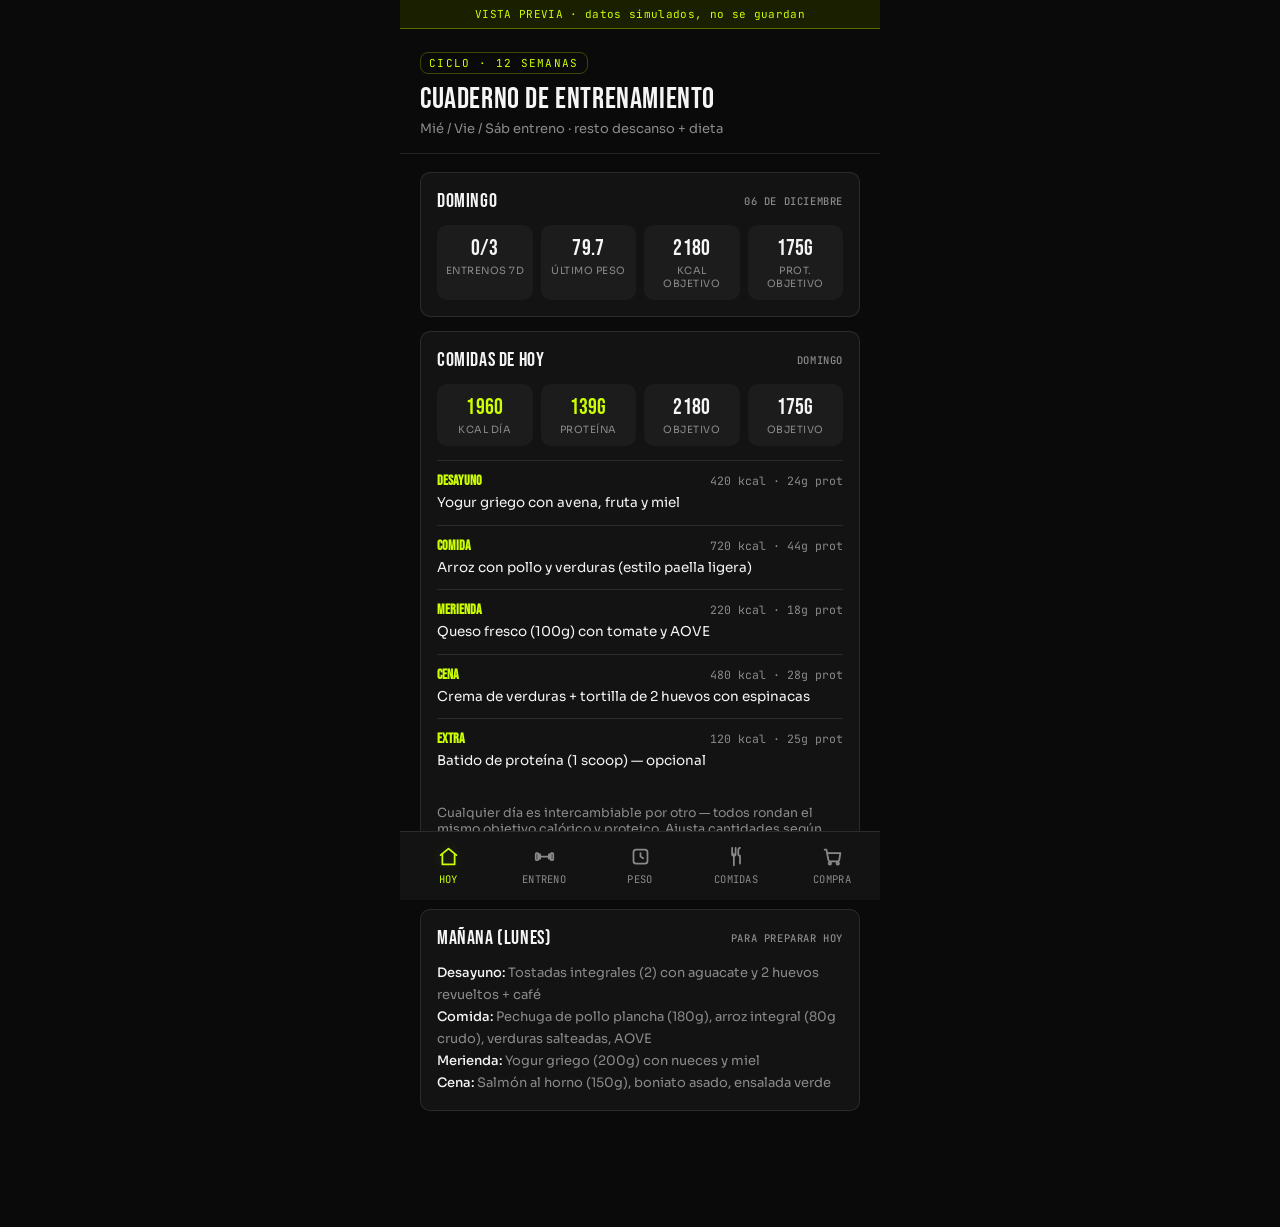
==== commit c7556b06: "new style 4.0" ====
--- a/demo.html
+++ b/demo.html
@@ -6,24 +6,24 @@
 <meta name="theme-color" content="#10141f">
 <title>Cuaderno — plan 12 semanas</title>
 <style>
-@import url('https://fonts.googleapis.com/css2?family=Montserrat:wght@600;700;800&family=Inter:wght@400;500;600;700&family=IBM+Plex+Mono:wght@500;600&display=swap');
+@import url('https://fonts.googleapis.com/css2?family=Bebas+Neue&family=Sora:wght@400;500;600;700&family=JetBrains+Mono:wght@500;600;700&display=swap');
 
 :root {
-  --bg: #121212;
-  --surface: #1a1a1a;
-  --surface-2: #212121;
-  --border: rgba(255, 255, 255, 0.09);
+  --bg: #0a0a0a;
+  --surface: #131313;
+  --surface-2: #1c1c1c;
+  --border: rgba(255, 255, 255, 0.10);
   --text: #f5f5f5;
-  --text-muted: #8f8f8f;
-  --accent: #ff6b00;
-  --accent-dim: rgba(255, 107, 0, 0.32);
-  --accent-glow: rgba(255, 107, 0, 0.22);
-  --secondary: #10b981;
-  --protein: #fb7185;
-  --tertiary: #049eff;
-  --good: #10b981;
-  --bad: #ef4444;
-  --radius: 14px;
+  --text-muted: #8a8a8a;
+  --accent: #ccff00;
+  --accent-dim: rgba(204, 255, 0, 0.25);
+  --accent-glow: rgba(204, 255, 0, 0.18);
+  --secondary: #334155;
+  --protein: #ccff00;
+  --tertiary: #ff3e00;
+  --good: #ccff00;
+  --bad: #ff3e00;
+  --radius: 10px;
 }
 
 * { box-sizing: border-box; }
@@ -33,7 +33,7 @@
   padding: 0;
   background: var(--bg);
   color: var(--text);
-  font-family: 'Inter', system-ui, sans-serif;
+  font-family: 'Sora', system-ui, sans-serif;
   -webkit-tap-highlight-color: transparent;
 }
 
@@ -53,29 +53,30 @@
   display: inline-flex;
   align-items: center;
   gap: 8px;
-  font-family: 'IBM Plex Mono', monospace;
+  font-family: 'JetBrains Mono', monospace;
   font-size: 11px;
   letter-spacing: 0.12em;
   text-transform: uppercase;
   color: var(--accent);
   border: 1px solid var(--accent-dim);
   padding: 3px 8px;
-  border-radius: 999px;
+  border-radius: 8px;
   margin-bottom: 10px;
 }
 
 header.app-header h1 {
-  font-family: 'Montserrat', sans-serif;
-  font-size: 22px;
-  font-weight: 700;
+  font-family: 'Bebas Neue', sans-serif;
+  font-size: 30px;
+  font-weight: 400;
+  letter-spacing: 0.02em;
   margin: 0;
-  letter-spacing: -0.01em;
+  line-height: 1;
 }
 
 header.app-header p {
   color: var(--text-muted);
   font-size: 13px;
-  margin: 4px 0 0;
+  margin: 6px 0 0;
 }
 
 main { padding: 18px 20px 8px; }
@@ -92,9 +93,11 @@
 }
 
 .card h2 {
-  font-family: 'Montserrat', sans-serif;
-  font-size: 15px;
-  font-weight: 600;
+  font-family: 'Bebas Neue', sans-serif;
+  font-size: 20px;
+  font-weight: 400;
+  letter-spacing: 0.03em;
+  text-transform: uppercase;
   margin: 0 0 12px;
   display: flex;
   align-items: center;
@@ -102,7 +105,7 @@
 }
 
 .card h2 .tag {
-  font-family: 'IBM Plex Mono', monospace;
+  font-family: 'JetBrains Mono', monospace;
   font-size: 10.5px;
   color: var(--text-muted);
   font-weight: 500;
@@ -122,10 +125,10 @@
 
 .pill {
   flex: 0 0 auto;
-  font-family: 'IBM Plex Mono', monospace;
+  font-family: 'JetBrains Mono', monospace;
   font-size: 12px;
   padding: 7px 12px;
-  border-radius: 999px;
+  border-radius: 8px;
   border: 1px solid var(--border);
   background: var(--surface);
   color: var(--text-muted);
@@ -151,9 +154,10 @@
   text-align: center;
 }
 .macro-box .val {
-  font-family: 'IBM Plex Mono', monospace;
-  font-size: 16px;
-  font-weight: 600;
+  font-family: 'Bebas Neue', sans-serif;
+  font-size: 22px;
+  font-weight: 400;
+  letter-spacing: 0.01em;
 }
 .macro-box .lbl {
   font-size: 10px;
@@ -162,7 +166,7 @@
   letter-spacing: 0.05em;
   margin-top: 2px;
 }
-.macro-box.kcal-box .val { color: var(--secondary); }
+.macro-box.kcal-box .val,
 .macro-box.protein-box .val { color: var(--protein); }
 
 /* ---- Meal rows ---- */
@@ -178,13 +182,13 @@
   margin-bottom: 4px;
 }
 .meal-row .meal-name {
-  font-family: 'Montserrat', sans-serif;
+  font-family: 'Bebas Neue', sans-serif;
   font-weight: 600;
   font-size: 13.5px;
   color: var(--accent);
 }
 .meal-row .meal-macro {
-  font-family: 'IBM Plex Mono', monospace;
+  font-family: 'JetBrains Mono', monospace;
   font-size: 11.5px;
   color: var(--text-muted);
 }
@@ -198,7 +202,7 @@
 .exercise-row {
   background: var(--surface-2);
   border: 1px solid var(--border);
-  border-radius: 16px;
+  border-radius: 8px;
   padding: 18px 16px;
   margin-bottom: 14px;
   position: relative;
@@ -243,16 +247,16 @@
   background: rgba(34, 197, 94, 0.16);
   color: var(--good);
   border: 1px solid rgba(34, 197, 94, 0.4);
-  border-radius: 999px;
+  border-radius: 8px;
   padding: 3px 10px 3px 8px;
-  font-family: 'IBM Plex Mono', monospace;
+  font-family: 'JetBrains Mono', monospace;
   font-size: 11px;
   font-weight: 600;
 }
 .ex-done-badge .icon { width: 12px; height: 12px; }
 .exercise-row .ex-scheme {
   display: block;
-  font-family: 'IBM Plex Mono', monospace;
+  font-family: 'JetBrains Mono', monospace;
   font-size: 12.5px;
   color: var(--text-muted);
   margin-bottom: 10px;
@@ -261,7 +265,7 @@
   font-size: 12.5px;
   color: var(--accent);
   margin-bottom: 12px;
-  font-family: 'IBM Plex Mono', monospace;
+  font-family: 'JetBrains Mono', monospace;
 }
 .ex-rest-row {
   display: flex;
@@ -275,7 +279,7 @@
   margin-bottom: 14px;
 }
 .ex-rest-label {
-  font-family: 'IBM Plex Mono', monospace;
+  font-family: 'JetBrains Mono', monospace;
   font-size: 12.5px;
   color: var(--text-muted);
 }
@@ -301,7 +305,7 @@
 }
 .ex-rest-stepper button:active { background: var(--accent-dim); }
 .ex-rest-value {
-  font-family: 'IBM Plex Mono', monospace;
+  font-family: 'JetBrains Mono', monospace;
   font-size: 14.5px;
   font-weight: 600;
   min-width: 42px;
@@ -325,7 +329,7 @@
   border-color: rgba(34, 197, 94, 0.3);
 }
 .set-num {
-  font-family: 'IBM Plex Mono', monospace;
+  font-family: 'JetBrains Mono', monospace;
   font-size: 12px;
   color: var(--text-muted);
   width: 24px;
@@ -338,9 +342,10 @@
 }
 .set-result {
   flex: 1;
-  font-family: 'IBM Plex Mono', monospace;
-  font-size: 15px;
-  font-weight: 600;
+  font-family: 'Bebas Neue', sans-serif;
+  font-size: 21px;
+  font-weight: 400;
+  letter-spacing: 0.01em;
   color: var(--text);
 }
 .set-check-badge {
@@ -359,7 +364,7 @@
   border: 1px solid var(--border);
   border-radius: 8px;
   color: var(--text);
-  font-family: 'IBM Plex Mono', monospace;
+  font-family: 'JetBrains Mono', monospace;
   font-size: 15px;
   padding: 10px 8px;
   min-height: 40px;
@@ -391,7 +396,7 @@
   gap: 6px;
 }
 .set-done-btn .set-elapsed {
-  font-family: 'IBM Plex Mono', monospace;
+  font-family: 'JetBrains Mono', monospace;
   font-size: 12.5px;
 }
 .set-done-btn .icon { width: 15px; height: 15px; }
@@ -416,7 +421,7 @@
 .grb-inner {
   background: var(--surface);
   border: 1px solid var(--accent);
-  border-radius: 14px;
+  border-radius: 8px;
   padding: 12px 16px;
   display: flex;
   align-items: center;
@@ -425,7 +430,7 @@
   box-shadow: 0 8px 24px rgba(0,0,0,0.4), 0 0 0 1px var(--accent-glow);
 }
 .grb-label {
-  font-family: 'IBM Plex Mono', monospace;
+  font-family: 'JetBrains Mono', monospace;
   font-size: 11.5px;
   color: var(--text-muted);
   flex: 1;
@@ -434,10 +439,23 @@
   white-space: nowrap;
 }
 .grb-time {
-  font-family: 'IBM Plex Mono', monospace;
-  font-size: 22px;
-  font-weight: 700;
+  font-family: 'Bebas Neue', sans-serif;
+  font-size: 32px;
+  font-weight: 400;
+  letter-spacing: 0.02em;
   color: var(--accent);
+}
+.grb-plus30 {
+  background: var(--surface-2);
+  border: 1px solid var(--border);
+  color: var(--text);
+  border-radius: 8px;
+  padding: 8px 10px;
+  min-height: 36px;
+  font-family: 'JetBrains Mono', monospace;
+  font-size: 11.5px;
+  font-weight: 600;
+  cursor: pointer;
 }
 .grb-cancel {
   background: none;
@@ -446,7 +464,7 @@
   border-radius: 8px;
   padding: 8px 12px;
   min-height: 36px;
-  font-family: 'IBM Plex Mono', monospace;
+  font-family: 'JetBrains Mono', monospace;
   font-size: 11.5px;
   cursor: pointer;
 }
@@ -457,10 +475,10 @@
   background: var(--accent);
   color: #121212;
   border: none;
-  border-radius: 999px;
+  border-radius: 8px;
   padding: 15px;
   min-height: 50px;
-  font-family: 'Montserrat', sans-serif;
+  font-family: 'Bebas Neue', sans-serif;
   font-weight: 700;
   font-size: 15px;
   letter-spacing: 0.01em;
@@ -474,10 +492,10 @@
   background: transparent;
   border: 1.5px solid var(--border);
   color: var(--text-muted);
-  border-radius: 999px;
+  border-radius: 8px;
   padding: 12px 16px;
   min-height: 46px;
-  font-family: 'Inter', sans-serif;
+  font-family: 'Sora', sans-serif;
   font-weight: 600;
   font-size: 13px;
   cursor: pointer;
@@ -499,7 +517,7 @@
   border: 1px solid var(--border);
   border-radius: 10px;
   color: var(--text);
-  font-family: 'Inter', sans-serif;
+  font-family: 'Sora', sans-serif;
   font-size: 15px;
   padding: 12px 12px;
   min-height: 46px;
@@ -511,7 +529,7 @@
   border: 1px solid var(--border);
   border-radius: 10px;
   color: var(--text);
-  font-family: 'Inter', sans-serif;
+  font-family: 'Sora', sans-serif;
   font-size: 15px;
   padding: 12px 12px;
   min-height: 46px;
@@ -530,7 +548,7 @@
   border: 1px solid var(--border);
   border-radius: 10px;
   color: var(--text);
-  font-family: 'IBM Plex Mono', monospace;
+  font-family: 'JetBrains Mono', monospace;
   font-size: 15px;
   padding: 10px 12px;
 }
@@ -550,7 +568,7 @@
 .trend-readout {
   display: flex;
   justify-content: space-between;
-  font-family: 'IBM Plex Mono', monospace;
+  font-family: 'JetBrains Mono', monospace;
   font-size: 12px;
   color: var(--text-muted);
   padding-top: 8px;
@@ -566,7 +584,7 @@
 .weight-history .wh-row {
   display: flex;
   justify-content: space-between;
-  font-family: 'IBM Plex Mono', monospace;
+  font-family: 'JetBrains Mono', monospace;
   font-size: 12px;
   padding: 6px 0;
   border-top: 1px solid var(--border);
@@ -587,12 +605,12 @@
   margin-bottom: 6px;
 }
 .week-day-block .wd-name {
-  font-family: 'Montserrat', sans-serif;
+  font-family: 'Bebas Neue', sans-serif;
   font-weight: 700;
   font-size: 14px;
 }
 .week-day-block .wd-macro {
-  font-family: 'IBM Plex Mono', monospace;
+  font-family: 'JetBrains Mono', monospace;
   font-size: 11px;
   color: var(--text-muted);
 }
@@ -615,11 +633,11 @@
   align-items: center;
   gap: 8px;
   padding: 14px 4px;
-  border-radius: 14px;
+  border-radius: 8px;
   border: 1.5px solid var(--border);
   background: var(--surface-2);
   cursor: pointer;
-  font-family: 'Inter', sans-serif;
+  font-family: 'Sora', sans-serif;
   font-weight: 600;
   font-size: 12px;
   color: var(--text-muted);
@@ -645,7 +663,7 @@
 .shop-cat { margin-bottom: 16px; }
 .shop-cat:last-child { margin-bottom: 0; }
 .shop-cat h3 {
-  font-family: 'Montserrat', sans-serif;
+  font-family: 'Bebas Neue', sans-serif;
   font-size: 12.5px;
   font-weight: 600;
   color: var(--accent);
@@ -662,7 +680,7 @@
 }
 .shop-item:first-child { border-top: none; }
 .shop-item .qty {
-  font-family: 'IBM Plex Mono', monospace;
+  font-family: 'JetBrains Mono', monospace;
   color: var(--text-muted);
   white-space: nowrap;
   margin-left: 12px;
@@ -720,7 +738,7 @@
   background: none;
   border: none;
   color: var(--text-muted);
-  font-family: 'IBM Plex Mono', monospace;
+  font-family: 'JetBrains Mono', monospace;
   font-size: 10.5px;
   letter-spacing: 0.03em;
   text-transform: uppercase;
@@ -769,10 +787,10 @@
 </style>
 <style>
   .demo-banner {
-    background: #2a1608;
-    border-bottom: 1px solid rgba(255,107,0,0.35);
-    color: #ff6b00;
-    font-family: 'IBM Plex Mono', monospace;
+    background: #1a1f00;
+    border-bottom: 1px solid rgba(204,255,0,0.35);
+    color: #ccff00;
+    font-family: 'JetBrains Mono', monospace;
     font-size: 11px;
     text-align: center;
     padding: 7px 10px;
@@ -850,6 +868,7 @@
   <div class="grb-inner">
     <span class="grb-label" id="grb-label">Descanso</span>
     <span class="grb-time" id="grb-time">0:00</span>
+    <button class="grb-plus30" id="grb-plus30">+30s</button>
     <button class="grb-cancel" id="grb-cancel">Saltar</button>
   </div>
 </div>
@@ -1684,6 +1703,13 @@
   document.getElementById("global-rest-bar").style.display = "none";
 }
 document.getElementById("grb-cancel").addEventListener("click", cancelGlobalRestTimer);
+document.getElementById("grb-plus30").addEventListener("click", () => {
+  if (globalRestTimer) {
+    globalRestTimer.endsAt += 30000;
+    saveGlobalRestTimer();
+    renderGlobalRestBar();
+  }
+});
 
 // Al cargar la app: si había un descanso en marcha (aunque se recargara la página), lo recupera.
 (function restoreRestTimer() {
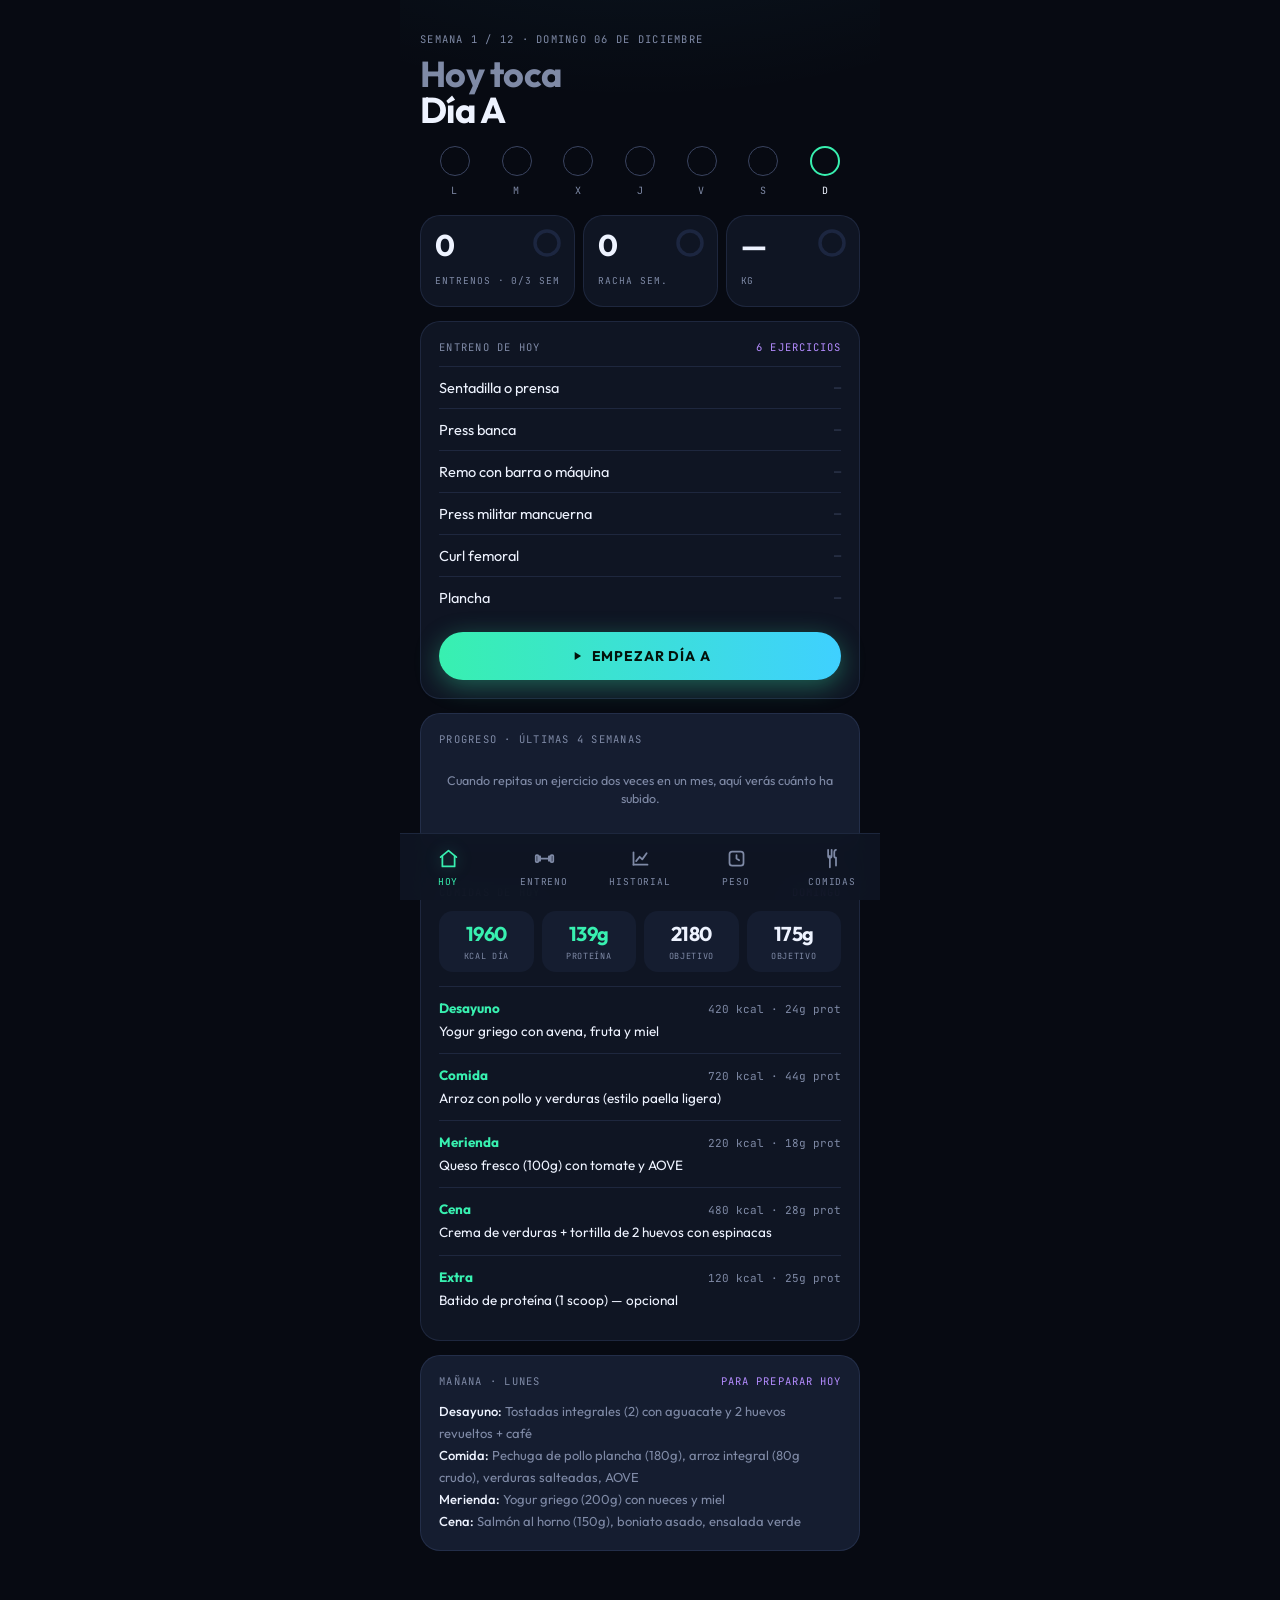
==== commit 7a08acac: "Rediseño Neon Circuit + historial de ejercicios - Nuevo sistema visual (Outfit + JetBrains Mono, azu" ====
--- a/demo.html
+++ b/demo.html
@@ -3,27 +3,41 @@
 <head>
 <meta charset="UTF-8">
 <meta name="viewport" content="width=device-width, initial-scale=1, maximum-scale=1, viewport-fit=cover">
-<meta name="theme-color" content="#10141f">
-<title>Cuaderno — plan 12 semanas</title>
+<meta name="theme-color" content="#070a12">
+<meta name="apple-mobile-web-app-capable" content="yes">
+<meta name="apple-mobile-web-app-status-bar-style" content="black-translucent">
+<title>Neon Circuit — plan 12 semanas</title>
 <style>
-@import url('https://fonts.googleapis.com/css2?family=Bebas+Neue&family=Sora:wght@400;500;600;700&family=JetBrains+Mono:wght@500;600;700&display=swap');
-
+@import url('https://fonts.googleapis.com/css2?family=Outfit:wght@400;500;600;700;800&family=JetBrains+Mono:wght@400;500;600&display=swap');
+
+/* =====================================================================
+   NEON CIRCUIT — anillos que cierran, luz que se gana
+   ===================================================================== */
 :root {
-  --bg: #0a0a0a;
-  --surface: #131313;
-  --surface-2: #1c1c1c;
-  --border: rgba(255, 255, 255, 0.10);
-  --text: #f5f5f5;
-  --text-muted: #8a8a8a;
-  --accent: #ccff00;
-  --accent-dim: rgba(204, 255, 0, 0.25);
-  --accent-glow: rgba(204, 255, 0, 0.18);
-  --secondary: #334155;
-  --protein: #ccff00;
-  --tertiary: #ff3e00;
-  --good: #ccff00;
-  --bad: #ff3e00;
-  --radius: 10px;
+  --bg: #070a12;
+  --surface: #0f1523;
+  --surface-2: #151d30;
+  --surface-3: #1c2640;
+  --border: rgba(140, 170, 255, 0.12);
+  --border-strong: rgba(140, 170, 255, 0.24);
+  --text: #eef3ff;
+  --muted: #7f8aa6;
+  --dim: #3a4460;
+  --accent: #38f0b0;
+  --accent-2: #3fd0ff;
+  --accent-ink: #03130c;
+  --accent-soft: rgba(56, 240, 176, 0.14);
+  --accent-glow: rgba(56, 240, 176, 0.35);
+  --history: #b48cff;
+  --history-soft: rgba(180, 140, 255, 0.14);
+  --bad: #ff5c7a;
+  --grad: linear-gradient(90deg, var(--accent), var(--accent-2));
+  --r-card: 20px;
+  --r-inner: 14px;
+  --r-small: 10px;
+  --font: 'Outfit', system-ui, sans-serif;
+  --mono: 'JetBrains Mono', ui-monospace, monospace;
+  --nav-h: 66px;
 }
 
 * { box-sizing: border-box; }
@@ -33,378 +47,462 @@
   padding: 0;
   background: var(--bg);
   color: var(--text);
-  font-family: 'Sora', system-ui, sans-serif;
+  font-family: var(--font);
   -webkit-tap-highlight-color: transparent;
+  -webkit-font-smoothing: antialiased;
 }
 
 body {
   max-width: 480px;
   margin: 0 auto;
   min-height: 100vh;
-  padding-bottom: calc(94px + env(safe-area-inset-bottom, 0px));
-}
-
-header.app-header {
-  padding: 22px 20px 16px;
-  border-bottom: 1px solid var(--border);
-}
-
-header.app-header .stamp {
-  display: inline-flex;
-  align-items: center;
-  gap: 8px;
-  font-family: 'JetBrains Mono', monospace;
-  font-size: 11px;
+  padding-bottom: calc(var(--nav-h) + 24px + env(safe-area-inset-bottom, 0px));
+  background:
+    radial-gradient(900px 500px at 50% -200px, rgba(63, 208, 255, 0.08), transparent 60%),
+    var(--bg);
+}
+
+main { padding: calc(18px + env(safe-area-inset-top, 0px)) 20px 8px; }
+
+section.view { display: none; }
+section.view.active { display: block; animation: viewIn 240ms ease both; }
+@keyframes viewIn { from { opacity: 0; transform: translateY(6px); } to { opacity: 1; transform: none; } }
+
+/* ---- Tipografía de sistema ---- */
+.eyebrow, .card-label, .mono {
+  font-family: var(--mono);
+  font-size: 10.5px;
   letter-spacing: 0.12em;
   text-transform: uppercase;
-  color: var(--accent);
-  border: 1px solid var(--accent-dim);
-  padding: 3px 8px;
-  border-radius: 8px;
-  margin-bottom: 10px;
-}
-
-header.app-header h1 {
-  font-family: 'Bebas Neue', sans-serif;
-  font-size: 30px;
-  font-weight: 400;
-  letter-spacing: 0.02em;
+  color: var(--muted);
+}
+.display {
+  font-family: var(--font);
+  font-weight: 700;
+  letter-spacing: -0.02em;
+  line-height: 1;
   margin: 0;
-  line-height: 1;
-}
-
-header.app-header p {
-  color: var(--text-muted);
-  font-size: 13px;
-  margin: 6px 0 0;
-}
-
-main { padding: 18px 20px 8px; }
-
-section.view { display: none; }
-section.view.active { display: block; }
-
+}
+h1.display { font-size: 36px; }
+.display .soft { color: var(--muted); }
+
+.view-header { padding: 14px 0 18px; }
+.view-header .eyebrow { margin-bottom: 10px; display: block; }
+.view-header .header-row {
+  display: flex;
+  justify-content: space-between;
+  align-items: flex-end;
+  gap: 12px;
+}
+.view-header .header-aside {
+  font-family: var(--mono);
+  font-size: 11px;
+  color: var(--history);
+  white-space: nowrap;
+  padding-bottom: 4px;
+}
+
+/* ---- Tarjetas ---- */
 .card {
   background: var(--surface);
   border: 1px solid var(--border);
-  border-radius: var(--radius);
-  padding: 16px;
+  border-radius: var(--r-card);
+  padding: 18px;
   margin-bottom: 14px;
 }
-
-.card h2 {
-  font-family: 'Bebas Neue', sans-serif;
-  font-size: 20px;
-  font-weight: 400;
-  letter-spacing: 0.03em;
-  text-transform: uppercase;
-  margin: 0 0 12px;
+.card.alt { background: var(--surface-2); }
+.card-label { display: block; margin-bottom: 12px; }
+.card-head {
   display: flex;
-  align-items: center;
   justify-content: space-between;
-}
-
-.card h2 .tag {
-  font-family: 'JetBrains Mono', monospace;
-  font-size: 10.5px;
-  color: var(--text-muted);
-  font-weight: 500;
-}
-
-/* ---- Day selector pills ---- */
+  align-items: baseline;
+  gap: 10px;
+  margin-bottom: 12px;
+}
+.card-head .card-label { margin: 0; }
+.card-head .aside { font-family: var(--mono); font-size: 10.5px; letter-spacing: 0.1em; text-transform: uppercase; color: var(--history); }
+
+/* ---- Pills ---- */
 .pillrow {
   display: flex;
-  gap: 6px;
+  gap: 8px;
   overflow-x: auto;
   padding-bottom: 4px;
   margin-bottom: 14px;
-  -ms-overflow-style: none;
   scrollbar-width: none;
 }
 .pillrow::-webkit-scrollbar { display: none; }
-
 .pill {
   flex: 0 0 auto;
-  font-family: 'JetBrains Mono', monospace;
-  font-size: 12px;
-  padding: 7px 12px;
-  border-radius: 8px;
+  font-family: var(--font);
+  font-weight: 600;
+  font-size: 13px;
+  padding: 9px 16px;
+  border-radius: 999px;
   border: 1px solid var(--border);
   background: var(--surface);
-  color: var(--text-muted);
+  color: var(--muted);
   cursor: pointer;
 }
 .pill.active {
   background: var(--accent);
   border-color: var(--accent);
-  color: #1a1206;
+  color: var(--accent-ink);
+  box-shadow: 0 0 18px var(--accent-glow);
+}
+.pill.history.active { background: var(--history); border-color: var(--history); color: #160b2e; box-shadow: 0 0 18px rgba(180,140,255,.35); }
+
+/* ---- Tira de semana (Hoy) ---- */
+.week-strip {
+  display: grid;
+  grid-template-columns: repeat(7, 1fr);
+  gap: 4px;
+  margin: 0 6px 18px;
+}
+.week-day {
+  display: flex;
+  flex-direction: column;
+  align-items: center;
+  gap: 8px;
+}
+.week-dot {
+  width: 30px;
+  height: 30px;
+  border-radius: 50%;
+  border: 1.5px solid var(--dim);
+  display: flex;
+  align-items: center;
+  justify-content: center;
+  color: var(--accent-ink);
+  font-family: var(--mono);
+  font-size: 11px;
   font-weight: 600;
 }
-
-/* ---- Macro summary ---- */
-.macro-grid {
+.week-day.done .week-dot { background: var(--accent); border-color: var(--accent); box-shadow: 0 0 14px var(--accent-glow); }
+.week-day.today .week-dot { border-color: var(--accent); border-width: 2px; }
+.week-day.today.done .week-dot { box-shadow: 0 0 0 3px var(--accent-soft), 0 0 14px var(--accent-glow); }
+.week-day .week-lbl { font-family: var(--mono); font-size: 10px; letter-spacing: 0.08em; color: var(--muted); }
+.week-day.today .week-lbl { color: var(--text); }
+.week-dot svg { width: 14px; height: 14px; }
+
+/* ---- Stats con anillo ---- */
+.stat-grid {
   display: grid;
-  grid-template-columns: repeat(4, 1fr);
+  grid-template-columns: repeat(3, 1fr);
   gap: 8px;
-}
-.macro-box {
-  background: var(--surface-2);
-  border-radius: 10px;
-  padding: 10px 6px;
-  text-align: center;
-}
-.macro-box .val {
-  font-family: 'Bebas Neue', sans-serif;
-  font-size: 22px;
-  font-weight: 400;
-  letter-spacing: 0.01em;
-}
-.macro-box .lbl {
-  font-size: 10px;
-  color: var(--text-muted);
+  margin-bottom: 14px;
+}
+.stat {
+  position: relative;
+  background: var(--surface);
+  border: 1px solid var(--border);
+  border-radius: var(--r-card);
+  padding: 14px 14px 12px;
+  min-height: 92px;
+}
+.stat .val {
+  font-weight: 700;
+  font-size: 30px;
+  letter-spacing: -0.02em;
+  line-height: 1;
+}
+.stat .lbl {
+  font-family: var(--mono);
+  font-size: 9.5px;
+  letter-spacing: 0.1em;
   text-transform: uppercase;
-  letter-spacing: 0.05em;
-  margin-top: 2px;
-}
-.macro-box.kcal-box .val,
-.macro-box.protein-box .val { color: var(--protein); }
-
-/* ---- Meal rows ---- */
-.meal-row {
-  padding: 12px 0;
-  border-top: 1px solid var(--border);
-}
-.meal-row:first-child { border-top: none; padding-top: 0; }
-.meal-row .meal-head {
+  color: var(--muted);
+  margin-top: 14px;
+  white-space: nowrap;
+  overflow: hidden;
+  text-overflow: ellipsis;
+}
+.stat .ring {
+  position: absolute;
+  top: 12px;
+  right: 12px;
+  width: 30px;
+  height: 30px;
+}
+.ring svg { width: 100%; height: 100%; transform: rotate(-90deg); }
+.ring circle { fill: none; stroke-width: 3.5; stroke-linecap: round; }
+.ring .track { stroke: var(--surface-3); }
+.ring .fill { stroke: var(--accent); filter: drop-shadow(0 0 4px var(--accent-glow)); transition: stroke-dashoffset 600ms ease; }
+
+/* ---- Barras de progreso ---- */
+.bar {
+  height: 4px;
+  border-radius: 2px;
+  background: var(--surface-3);
+  overflow: hidden;
+}
+.bar > i {
+  display: block;
+  height: 100%;
+  border-radius: 2px;
+  background: var(--grad);
+  box-shadow: 0 0 10px var(--accent-glow);
+  transition: width 600ms ease;
+}
+.session-bar { height: 4px; border-radius: 2px; background: var(--surface-3); margin: 0 0 16px; overflow: hidden; }
+.session-bar-fill { display: block; height: 100%; width: 0; background: var(--grad); box-shadow: 0 0 10px var(--accent-glow); transition: width 400ms ease; border-radius: 2px; }
+
+/* ---- Lista de ejercicios (Hoy) ---- */
+.ex-list-row {
   display: flex;
   justify-content: space-between;
-  align-items: baseline;
-  margin-bottom: 4px;
-}
-.meal-row .meal-name {
-  font-family: 'Bebas Neue', sans-serif;
-  font-weight: 600;
-  font-size: 13.5px;
-  color: var(--accent);
-}
-.meal-row .meal-macro {
-  font-family: 'JetBrains Mono', monospace;
-  font-size: 11.5px;
-  color: var(--text-muted);
-}
-.meal-row .meal-text {
-  font-size: 13.5px;
-  line-height: 1.45;
-  color: var(--text);
-}
-
-/* ---- Workout log ---- */
-.exercise-row {
-  background: var(--surface-2);
-  border: 1px solid var(--border);
-  border-radius: 8px;
-  padding: 18px 16px;
-  margin-bottom: 14px;
-  position: relative;
-  transition: background-color 300ms ease, border-color 300ms ease;
-}
-.exercise-row:last-child { margin-bottom: 0; }
-.exercise-row.completed {
-  background: rgba(34, 197, 94, 0.08);
-  border-color: rgba(34, 197, 94, 0.4);
-}
-.exercise-row .ex-remove {
-  position: absolute;
-  top: 14px;
-  right: 14px;
-  background: var(--surface);
-  border: 1px solid var(--border);
-  color: var(--text-muted);
-  width: 32px;
-  height: 32px;
-  border-radius: 50%;
+  align-items: center;
+  padding: 11px 0;
+  border-top: 1px solid var(--border);
+  font-size: 14.5px;
+}
+.ex-list-row:first-of-type { border-top: none; }
+.ex-list-row .last { font-family: var(--mono); font-size: 12px; color: var(--muted); }
+.ex-list-row .last.none { color: var(--dim); }
+
+.prog-row { padding: 9px 0 4px; }
+.prog-row .prog-head { display: flex; justify-content: space-between; font-size: 13.5px; margin-bottom: 8px; }
+.prog-row .delta { font-family: var(--mono); font-size: 12px; color: var(--accent); }
+.prog-row .delta.flat { color: var(--muted); }
+
+/* ---- Botones ---- */
+button { font-family: var(--font); }
+.btn-accent, button.primary {
+  width: 100%;
+  background: var(--grad);
+  color: var(--accent-ink);
+  border: none;
+  border-radius: 999px;
+  padding: 14px 18px;
+  min-height: 48px;
+  font-weight: 700;
+  font-size: 14px;
+  letter-spacing: 0.06em;
+  text-transform: uppercase;
   cursor: pointer;
   display: flex;
   align-items: center;
   justify-content: center;
-}
-.exercise-row .ex-remove:active { color: var(--bad); border-color: var(--bad); }
+  gap: 8px;
+  box-shadow: 0 6px 24px var(--accent-glow);
+}
+.btn-accent .icon, button.primary .icon { width: 14px; height: 14px; }
+button.ghost {
+  background: transparent;
+  border: 1px solid var(--border-strong);
+  color: var(--muted);
+  border-radius: 999px;
+  padding: 12px 16px;
+  min-height: 44px;
+  font-weight: 600;
+  font-size: 13px;
+  cursor: pointer;
+}
+button.ghost.small { min-height: 36px; padding: 8px 14px; font-size: 12px; }
+
+/* ---- Entreno: tarjetas de ejercicio ---- */
+.exercise-row {
+  background: var(--surface);
+  border: 1px solid var(--border);
+  border-radius: var(--r-card);
+  padding: 16px 18px;
+  margin-bottom: 12px;
+  position: relative;
+  transition: background-color 300ms ease, border-color 300ms ease;
+}
+.exercise-row.completed { background: var(--surface-2); }
+.exercise-row.pending-collapsed { background: var(--surface-2); }
+.exercise-row .ex-head {
+  display: flex;
+  justify-content: space-between;
+  align-items: flex-start;
+  gap: 10px;
+  cursor: pointer;
+}
+.exercise-row .ex-title { display: flex; align-items: center; gap: 10px; min-width: 0; }
 .exercise-row .ex-name {
   font-weight: 700;
-  font-size: 16px;
-  padding-right: 40px;
-  margin-bottom: 6px;
-  line-height: 1.3;
+  font-size: 22px;
+  letter-spacing: -0.02em;
+  line-height: 1.1;
+}
+.exercise-row.collapsed .ex-name { font-size: 16px; }
+.exercise-row.completed.collapsed .ex-name { color: var(--text); }
+.exercise-row.pending-collapsed .ex-name { color: var(--muted); }
+.exercise-row .ex-meta {
+  font-family: var(--mono);
+  font-size: 10.5px;
+  color: var(--muted);
+  white-space: nowrap;
+  padding-top: 6px;
   display: flex;
   align-items: center;
   gap: 8px;
-  flex-wrap: wrap;
-}
-.ex-done-badge {
-  display: inline-flex;
-  align-items: center;
-  gap: 4px;
-  background: rgba(34, 197, 94, 0.16);
-  color: var(--good);
-  border: 1px solid rgba(34, 197, 94, 0.4);
-  border-radius: 8px;
-  padding: 3px 10px 3px 8px;
-  font-family: 'JetBrains Mono', monospace;
+}
+.ex-check {
+  width: 22px; height: 22px; flex-shrink: 0;
+  color: var(--accent);
+  display: flex; align-items: center; justify-content: center;
+}
+.ex-check svg { width: 18px; height: 18px; }
+.ex-summary {
+  font-family: var(--mono);
   font-size: 11px;
-  font-weight: 600;
-}
-.ex-done-badge .icon { width: 12px; height: 12px; }
-.exercise-row .ex-scheme {
-  display: block;
-  font-family: 'JetBrains Mono', monospace;
-  font-size: 12.5px;
-  color: var(--text-muted);
-  margin-bottom: 10px;
-}
-.exercise-row .ex-last {
-  font-size: 12.5px;
+  color: var(--muted);
+  margin-top: 6px;
+  overflow: hidden;
+  text-overflow: ellipsis;
+  white-space: nowrap;
+}
+.ex-summary.dim { color: var(--dim); }
+.pr-badge {
+  font-family: var(--mono);
+  font-size: 10px;
+  letter-spacing: 0.14em;
   color: var(--accent);
-  margin-bottom: 12px;
-  font-family: 'JetBrains Mono', monospace;
-}
-.ex-rest-row {
-  display: flex;
-  align-items: center;
-  justify-content: space-between;
-  gap: 10px;
-  background: var(--surface);
+  border: 1px solid var(--accent);
+  border-radius: 6px;
+  padding: 2px 6px;
+  text-shadow: 0 0 8px var(--accent-glow);
+}
+.ex-index { font-family: var(--mono); font-size: 10.5px; color: var(--dim); }
+
+.ex-remove {
+  background: none;
   border: 1px solid var(--border);
-  border-radius: 10px;
-  padding: 8px 8px 8px 14px;
-  margin-bottom: 14px;
-}
-.ex-rest-label {
-  font-family: 'JetBrains Mono', monospace;
-  font-size: 12.5px;
-  color: var(--text-muted);
-}
-.ex-rest-stepper {
-  display: flex;
-  align-items: center;
-  gap: 10px;
-}
-.ex-rest-stepper button {
-  width: 40px;
-  height: 40px;
-  border-radius: 10px;
-  background: var(--surface-2);
-  border: 1px solid var(--border);
-  color: var(--text);
-  font-size: 19px;
-  line-height: 1;
-  display: flex;
-  align-items: center;
-  justify-content: center;
+  color: var(--dim);
+  width: 30px; height: 30px;
+  border-radius: 50%;
   cursor: pointer;
-  -webkit-tap-highlight-color: transparent;
-}
-.ex-rest-stepper button:active { background: var(--accent-dim); }
-.ex-rest-value {
-  font-family: 'JetBrains Mono', monospace;
-  font-size: 14.5px;
-  font-weight: 600;
-  min-width: 42px;
-  text-align: center;
-}
-
-/* ---- Lista de series individuales ---- */
-.sets-list { display: flex; flex-direction: column; gap: 8px; }
+  display: inline-flex; align-items: center; justify-content: center;
+}
+.ex-remove:active { color: var(--bad); border-color: var(--bad); }
+.ex-remove svg { width: 13px; height: 13px; }
+
+/* Cabecera de columnas serie / última / hoy */
+.sets-grid { margin-top: 16px; }
+.sets-head {
+  display: grid;
+  grid-template-columns: 34px 1fr 1fr;
+  gap: 8px;
+  padding: 0 4px 8px;
+  border-bottom: 1px solid var(--border);
+  margin-bottom: 8px;
+  font-family: var(--mono);
+  font-size: 10px;
+  letter-spacing: 0.12em;
+  text-transform: uppercase;
+  color: var(--muted);
+}
+.sets-head .last { color: var(--history); }
+.sets-head .now { color: var(--accent); text-align: right; }
+
 .set-row {
-  display: flex;
+  display: grid;
+  grid-template-columns: 34px 1fr auto;
   align-items: center;
   gap: 8px;
-  background: var(--surface);
-  border: 1px solid var(--border);
-  border-radius: 10px;
-  padding: 8px 10px;
+  border-radius: var(--r-inner);
+  padding: 8px 6px 8px 10px;
   min-height: 52px;
-}
-.set-row.done {
-  background: rgba(34, 197, 94, 0.07);
-  border-color: rgba(34, 197, 94, 0.3);
-}
-.set-num {
-  font-family: 'JetBrains Mono', monospace;
-  font-size: 12px;
-  color: var(--text-muted);
-  width: 24px;
-  flex-shrink: 0;
-}
-.set-hint {
-  flex: 1;
-  font-size: 13px;
-  color: var(--text-muted);
+  margin-bottom: 8px;
+}
+.set-row.done { background: var(--surface-2); }
+.set-row.active { border: 1.5px solid var(--accent); box-shadow: 0 0 20px rgba(56,240,176,.12); }
+.set-row.pending { opacity: 0.7; }
+.set-num { font-family: var(--mono); font-size: 11px; color: var(--muted); }
+.set-row.active .set-num { color: var(--text); }
+.set-row.pending .set-num { color: var(--dim); }
+.set-last { font-family: var(--mono); font-size: 12.5px; color: var(--history); }
+.set-last.none { color: var(--dim); }
+.set-now {
+  display: flex; align-items: center; justify-content: flex-end; gap: 8px;
 }
 .set-result {
-  flex: 1;
-  font-family: 'Bebas Neue', sans-serif;
-  font-size: 21px;
-  font-weight: 400;
-  letter-spacing: 0.01em;
-  color: var(--text);
-}
-.set-check-badge {
-  color: var(--good);
-  width: 22px;
-  height: 22px;
-  flex-shrink: 0;
-  display: flex;
-  align-items: center;
-  justify-content: center;
-}
+  font-weight: 700;
+  font-size: 20px;
+  letter-spacing: -0.02em;
+}
+.set-result .up { color: var(--accent); font-size: 12px; font-family: var(--mono); margin-left: 4px; vertical-align: middle; }
+.set-check-badge { color: var(--accent); width: 20px; height: 20px; display: flex; align-items: center; justify-content: center; }
+.set-check-badge svg { width: 16px; height: 16px; }
+.set-dash { font-family: var(--mono); font-size: 12px; color: var(--dim); padding-right: 6px; }
+
+.set-input-wrap { display: flex; flex-direction: column; align-items: center; gap: 2px; }
+.set-input-wrap small { font-family: var(--mono); font-size: 8.5px; letter-spacing: 0.1em; text-transform: uppercase; color: var(--dim); }
 .set-row input {
-  flex: 1;
-  min-width: 0;
+  width: 58px;
   background: var(--surface-2);
   border: 1px solid var(--border);
   border-radius: 8px;
   color: var(--text);
-  font-family: 'JetBrains Mono', monospace;
-  font-size: 15px;
-  padding: 10px 8px;
-  min-height: 40px;
+  font-family: var(--mono);
+  font-size: 14px;
+  padding: 8px 4px;
+  min-height: 36px;
   text-align: center;
 }
-.set-row input::placeholder { color: #4d566e; font-size: 12px; }
+.set-row input:focus { outline: none; border-color: var(--accent); }
+.set-row input::placeholder { color: var(--dim); font-size: 11px; }
+.set-hint { font-size: 12.5px; color: var(--muted); }
+
 .set-start-btn, .set-done-btn {
   flex-shrink: 0;
-  width: 44px;
-  height: 40px;
+  height: 36px;
   border-radius: 8px;
   border: none;
   cursor: pointer;
-  display: flex;
-  align-items: center;
-  justify-content: center;
-}
-.set-start-btn {
-  background: var(--accent);
-  color: #1a1206;
-}
-.set-start-btn .icon { width: 15px; height: 15px; }
+  display: flex; align-items: center; justify-content: center;
+}
+.set-start-btn { width: 40px; background: var(--accent); color: var(--accent-ink); box-shadow: 0 0 14px var(--accent-glow); }
+.set-start-btn .icon { width: 14px; height: 14px; }
 .set-done-btn {
   background: var(--surface-2);
-  border: 1.5px solid var(--good);
-  color: var(--good);
-  width: auto;
+  border: 1.5px solid var(--accent);
+  color: var(--accent);
   padding: 0 10px;
   gap: 6px;
 }
-.set-done-btn .set-elapsed {
-  font-family: 'JetBrains Mono', monospace;
-  font-size: 12.5px;
-}
-.set-done-btn .icon { width: 15px; height: 15px; }
-
-.add-exercise-row2 {
-  display: flex;
-  gap: 10px;
-}
+.set-done-btn .set-elapsed { font-family: var(--mono); font-size: 12px; }
+.set-done-btn .icon { width: 14px; height: 14px; }
+
+.ex-note { font-size: 13px; color: var(--accent); margin-top: 6px; }
+.ex-note.flat { color: var(--muted); }
+.ex-note.first { color: var(--muted); }
+
+.ex-rest-row {
+  display: flex; align-items: center; justify-content: space-between; gap: 10px;
+  margin-top: 12px;
+  padding-top: 12px;
+  border-top: 1px solid var(--border);
+}
+.ex-rest-label { font-family: var(--mono); font-size: 10.5px; letter-spacing: 0.1em; text-transform: uppercase; color: var(--muted); }
+.ex-rest-stepper { display: flex; align-items: center; gap: 8px; }
+.ex-rest-stepper button {
+  width: 36px; height: 36px; border-radius: 10px;
+  background: var(--surface-2); border: 1px solid var(--border);
+  color: var(--text); font-size: 18px; line-height: 1;
+  display: flex; align-items: center; justify-content: center; cursor: pointer;
+}
+.ex-rest-value { font-family: var(--mono); font-size: 13px; min-width: 42px; text-align: center; }
+
+/* Editar plantilla */
+.edit-plan { margin-top: 6px; }
+.edit-plan-body { margin-top: 12px; }
+.add-exercise-inputs { display: flex; flex-direction: column; gap: 10px; margin-bottom: 10px; }
+.add-exercise-inputs input, .add-exercise-inputs select {
+  background: var(--surface-2);
+  border: 1px solid var(--border);
+  border-radius: var(--r-small);
+  color: var(--text);
+  font-family: var(--font);
+  font-size: 15px;
+  padding: 12px;
+  min-height: 46px;
+  width: 100%;
+}
+.add-exercise-inputs input::placeholder { color: var(--dim); }
+.add-exercise-row2 { display: flex; gap: 10px; }
 .add-exercise-row2 input { flex: 1; }
 
 /* ---- Barra fija de descanso ---- */
@@ -412,310 +510,196 @@
   position: fixed;
   left: 50%;
   transform: translateX(-50%);
-  bottom: calc(58px + env(safe-area-inset-bottom, 0px));
+  bottom: calc(var(--nav-h) + 10px + env(safe-area-inset-bottom, 0px));
   width: 100%;
   max-width: 480px;
   z-index: 40;
   padding: 0 14px;
 }
 .grb-inner {
-  background: var(--surface);
+  background: linear-gradient(180deg, rgba(56,240,176,.14), rgba(15,21,35,.96));
   border: 1px solid var(--accent);
-  border-radius: 8px;
-  padding: 12px 16px;
+  border-radius: var(--r-card);
+  padding: 10px 12px 10px 16px;
   display: flex;
   align-items: center;
-  justify-content: space-between;
-  gap: 12px;
-  box-shadow: 0 8px 24px rgba(0,0,0,0.4), 0 0 0 1px var(--accent-glow);
-}
-.grb-label {
-  font-family: 'JetBrains Mono', monospace;
-  font-size: 11.5px;
-  color: var(--text-muted);
-  flex: 1;
-  overflow: hidden;
-  text-overflow: ellipsis;
-  white-space: nowrap;
-}
-.grb-time {
-  font-family: 'Bebas Neue', sans-serif;
-  font-size: 32px;
-  font-weight: 400;
-  letter-spacing: 0.02em;
-  color: var(--accent);
-}
+  gap: 10px;
+  box-shadow: 0 10px 40px rgba(0,0,0,.5), 0 0 30px var(--accent-glow);
+  backdrop-filter: blur(10px);
+}
+.grb-text { flex: 1; min-width: 0; display: flex; flex-direction: column; gap: 2px; }
+.grb-label { font-family: var(--mono); font-size: 10px; letter-spacing: 0.12em; text-transform: uppercase; color: var(--muted); overflow: hidden; text-overflow: ellipsis; white-space: nowrap; }
+.grb-sub { font-size: 12px; color: var(--muted); }
+.grb-time { font-weight: 700; font-size: 32px; letter-spacing: -0.02em; color: var(--accent); text-shadow: 0 0 16px var(--accent-glow); }
 .grb-plus30 {
+  background: transparent; border: 1px solid var(--border-strong); color: var(--text);
+  border-radius: 10px; padding: 8px 10px; min-height: 36px;
+  font-family: var(--mono); font-size: 11.5px; cursor: pointer;
+}
+.grb-cancel {
+  background: transparent; border: none; color: var(--muted);
+  width: 32px; height: 36px; cursor: pointer; display: flex; align-items: center; justify-content: center;
+}
+.grb-cancel svg { width: 16px; height: 16px; }
+
+/* ---- Historial: calendario ---- */
+.cal-grid { display: grid; grid-template-columns: 40px repeat(7, 1fr); gap: 6px; align-items: center; }
+.cal-head { font-family: var(--mono); font-size: 9.5px; letter-spacing: 0.08em; color: var(--dim); text-align: center; }
+.cal-week-lbl { font-family: var(--mono); font-size: 9.5px; color: var(--muted); }
+.cal-cell {
+  aspect-ratio: 1;
+  border-radius: 8px;
+  background: var(--surface-2);
+  display: flex; align-items: center; justify-content: center;
+  font-family: var(--mono); font-size: 10.5px; font-weight: 600;
+  color: var(--accent-ink);
+  border: 1px solid transparent;
+}
+.cal-cell.future { background: transparent; border-color: var(--border); }
+.cal-cell.today { border-color: var(--accent); }
+.cal-cell.A { background: var(--accent); box-shadow: 0 0 10px var(--accent-glow); }
+.cal-cell.B { background: var(--accent-2); box-shadow: 0 0 10px rgba(63,208,255,.35); }
+.cal-cell.C { background: var(--history); box-shadow: 0 0 10px rgba(180,140,255,.35); }
+.cal-legend { display: flex; gap: 14px; margin-top: 14px; font-family: var(--mono); font-size: 10px; letter-spacing: 0.08em; color: var(--muted); text-transform: uppercase; }
+.cal-legend i { display: inline-block; width: 8px; height: 8px; border-radius: 2px; margin-right: 6px; vertical-align: middle; }
+
+/* ---- Historial: progreso por ejercicio ---- */
+.prog-stats { display: grid; grid-template-columns: repeat(3, 1fr); gap: 8px; margin: 12px 0; }
+.prog-stat { background: var(--surface-2); border-radius: var(--r-inner); padding: 10px 12px; }
+.prog-stat .val { font-weight: 700; font-size: 20px; letter-spacing: -0.02em; }
+.prog-stat .val.accent { color: var(--accent); }
+.prog-stat .lbl { font-family: var(--mono); font-size: 9px; letter-spacing: 0.1em; text-transform: uppercase; color: var(--muted); margin-top: 4px; }
+.chart-wrap { position: relative; height: 150px; margin: 6px 0 8px; }
+.chart-wrap canvas { width: 100%; height: 100%; display: block; }
+.hist-ex-select {
+  width: 100%;
   background: var(--surface-2);
   border: 1px solid var(--border);
+  border-radius: var(--r-small);
   color: var(--text);
-  border-radius: 8px;
-  padding: 8px 10px;
-  min-height: 36px;
-  font-family: 'JetBrains Mono', monospace;
-  font-size: 11.5px;
-  font-weight: 600;
-  cursor: pointer;
-}
-.grb-cancel {
-  background: none;
-  border: 1px solid var(--border);
-  color: var(--text-muted);
-  border-radius: 8px;
-  padding: 8px 12px;
-  min-height: 36px;
-  font-family: 'JetBrains Mono', monospace;
-  font-size: 11.5px;
-  cursor: pointer;
-}
-
-
-button.primary {
-  width: 100%;
-  background: var(--accent);
-  color: #121212;
-  border: none;
-  border-radius: 8px;
-  padding: 15px;
-  min-height: 50px;
-  font-family: 'Bebas Neue', sans-serif;
-  font-weight: 700;
+  font-family: var(--font);
   font-size: 15px;
-  letter-spacing: 0.01em;
-  cursor: pointer;
-  margin-top: 4px;
-  box-shadow: 0 4px 16px var(--accent-glow);
-}
-button.primary:active { opacity: 0.9; }
-
-button.ghost {
-  background: transparent;
-  border: 1.5px solid var(--border);
-  color: var(--text-muted);
-  border-radius: 8px;
-  padding: 12px 16px;
+  padding: 12px;
   min-height: 46px;
-  font-family: 'Sora', sans-serif;
-  font-weight: 600;
-  font-size: 13px;
-  cursor: pointer;
-}
-
-.add-exercise {
-  margin-top: 18px;
-  padding-top: 16px;
-  border-top: 1px dashed var(--border);
-}
-.add-exercise-inputs {
-  display: flex;
-  flex-direction: column;
-  gap: 10px;
-  margin-bottom: 10px;
-}
-.add-exercise-inputs input {
-  background: var(--surface-2);
-  border: 1px solid var(--border);
-  border-radius: 10px;
-  color: var(--text);
-  font-family: 'Sora', sans-serif;
-  font-size: 15px;
-  padding: 12px 12px;
-  min-height: 46px;
-  width: 100%;
-}
-.add-exercise-inputs input::placeholder { color: #4d566e; }
-.add-exercise-inputs select {
-  background: var(--surface-2);
-  border: 1px solid var(--border);
-  border-radius: 10px;
-  color: var(--text);
-  font-family: 'Sora', sans-serif;
-  font-size: 15px;
-  padding: 12px 12px;
-  min-height: 46px;
-  width: 100%;
-}
-
-/* ---- Weight log ---- */
-.weight-input-row {
-  display: flex;
-  gap: 8px;
-  margin-bottom: 14px;
-}
+  -webkit-appearance: none;
+  appearance: none;
+  background-image: linear-gradient(45deg, transparent 50%, var(--muted) 50%), linear-gradient(135deg, var(--muted) 50%, transparent 50%);
+  background-position: calc(100% - 20px) 50%, calc(100% - 14px) 50%;
+  background-size: 6px 6px, 6px 6px;
+  background-repeat: no-repeat;
+}
+.prog-log-row {
+  display: flex; justify-content: space-between; gap: 10px;
+  padding: 9px 0; border-top: 1px solid var(--border);
+  font-family: var(--mono); font-size: 12px;
+}
+.prog-log-row .d { color: var(--muted); white-space: nowrap; }
+.prog-log-row .s { color: var(--text); text-align: right; }
+.prog-log-row .s b { color: var(--accent); font-weight: 600; }
+
+/* ---- Historial: sesiones ---- */
+.sess-row { padding: 12px 0; border-top: 1px solid var(--border); }
+.sess-row:first-of-type { border-top: none; padding-top: 0; }
+.sess-head { display: flex; justify-content: space-between; align-items: center; cursor: pointer; gap: 10px; }
+.sess-day {
+  display: inline-flex; align-items: center; justify-content: center;
+  width: 30px; height: 30px; border-radius: 8px;
+  font-family: var(--mono); font-weight: 600; font-size: 12px; color: var(--accent-ink);
+}
+.sess-day.A { background: var(--accent); } .sess-day.B { background: var(--accent-2); } .sess-day.C { background: var(--history); }
+.sess-title { display: flex; align-items: center; gap: 10px; }
+.sess-title .t { font-weight: 600; font-size: 14.5px; }
+.sess-title .d { font-family: var(--mono); font-size: 11px; color: var(--muted); }
+.sess-meta { font-family: var(--mono); font-size: 11px; color: var(--muted); white-space: nowrap; }
+.sess-body { margin-top: 10px; display: none; }
+.sess-row.open .sess-body { display: block; }
+.sess-ex { display: flex; justify-content: space-between; gap: 10px; padding: 6px 0; font-size: 13px; }
+.sess-ex .n { color: var(--text); }
+.sess-ex .s { font-family: var(--mono); font-size: 11.5px; color: var(--muted); text-align: right; }
+
+.data-row { display: flex; gap: 8px; }
+.data-row button { flex: 1; }
+.data-note { font-size: 12px; color: var(--muted); margin-top: 10px; line-height: 1.5; }
+
+/* ---- Peso ---- */
+.weight-input-row { display: flex; gap: 8px; margin-bottom: 14px; }
 .weight-input-row input {
   flex: 1;
   background: var(--surface-2);
   border: 1px solid var(--border);
-  border-radius: 10px;
+  border-radius: var(--r-small);
   color: var(--text);
-  font-family: 'JetBrains Mono', monospace;
-  font-size: 15px;
-  padding: 10px 12px;
-}
-.weight-input-row button {
-  background: var(--accent);
-  color: #1a1206;
-  border: none;
-  border-radius: 10px;
-  padding: 0 18px;
-  font-weight: 700;
-  cursor: pointer;
-}
-
-.chart-wrap { position: relative; height: 150px; margin-bottom: 8px; }
-.chart-wrap canvas { width: 100%; height: 100%; }
-
+  font-family: var(--mono);
+  font-size: 16px;
+  padding: 10px 14px;
+  min-height: 48px;
+}
+.weight-input-row .btn-accent { width: auto; padding: 0 20px; }
 .trend-readout {
-  display: flex;
-  justify-content: space-between;
-  font-family: 'JetBrains Mono', monospace;
-  font-size: 12px;
-  color: var(--text-muted);
-  padding-top: 8px;
-  border-top: 1px solid var(--border);
-}
-.trend-readout b { color: var(--text); }
-
-.weight-history {
-  margin-top: 10px;
-  max-height: 140px;
-  overflow-y: auto;
-}
+  display: flex; justify-content: space-between; gap: 10px;
+  font-family: var(--mono); font-size: 11.5px; color: var(--muted);
+  padding-top: 10px; border-top: 1px solid var(--border);
+}
+.trend-readout b { color: var(--text); font-weight: 600; }
+.weight-history { max-height: 200px; overflow-y: auto; }
 .weight-history .wh-row {
-  display: flex;
-  justify-content: space-between;
-  font-family: 'JetBrains Mono', monospace;
-  font-size: 12px;
-  padding: 6px 0;
-  border-top: 1px solid var(--border);
-  color: var(--text-muted);
-}
+  display: flex; justify-content: space-between;
+  font-family: var(--mono); font-size: 12px; padding: 7px 0;
+  border-top: 1px solid var(--border); color: var(--muted);
+}
+.weight-history .wh-row:first-child { border-top: none; }
 .weight-history .wh-row span:last-child { color: var(--text); }
 
-/* ---- Vista semana (Comidas) ---- */
-.week-day-block {
-  border-top: 1px solid var(--border);
-  padding: 12px 0;
-}
-.week-day-block:first-child { border-top: none; padding-top: 0; }
-.week-day-block .wd-head {
-  display: flex;
-  justify-content: space-between;
-  align-items: baseline;
-  margin-bottom: 6px;
-}
-.week-day-block .wd-name {
-  font-family: 'Bebas Neue', sans-serif;
-  font-weight: 700;
-  font-size: 14px;
-}
-.week-day-block .wd-macro {
-  font-family: 'JetBrains Mono', monospace;
-  font-size: 11px;
-  color: var(--text-muted);
-}
-.week-day-block .wd-meals {
-  font-size: 12.5px;
-  color: var(--text-muted);
-  line-height: 1.6;
-}
+/* ---- Comidas ---- */
+.macro-grid { display: grid; grid-template-columns: repeat(4, 1fr); gap: 8px; margin-bottom: 14px; }
+.macro-box { background: var(--surface-2); border-radius: var(--r-inner); padding: 10px 6px; text-align: center; }
+.macro-box .val { font-weight: 700; font-size: 20px; letter-spacing: -0.02em; }
+.macro-box .lbl { font-family: var(--mono); font-size: 8.5px; color: var(--muted); text-transform: uppercase; letter-spacing: 0.08em; margin-top: 4px; }
+.macro-box.kcal-box .val, .macro-box.protein-box .val { color: var(--accent); }
+
+.meal-row { padding: 12px 0; border-top: 1px solid var(--border); }
+.meal-row:first-of-type { border-top: none; padding-top: 0; }
+.meal-row .meal-head { display: flex; justify-content: space-between; align-items: baseline; margin-bottom: 4px; }
+.meal-row .meal-name { font-weight: 700; font-size: 13.5px; color: var(--accent); }
+.meal-row .meal-macro { font-family: var(--mono); font-size: 11px; color: var(--muted); }
+.meal-row .meal-text { font-size: 13.5px; line-height: 1.5; color: var(--text); }
+
+.week-day-block { border-top: 1px solid var(--border); padding: 12px 0; }
+.week-day-block:first-of-type { border-top: none; padding-top: 0; }
+.week-day-block .wd-head { display: flex; justify-content: space-between; align-items: baseline; margin-bottom: 6px; }
+.week-day-block .wd-name { font-weight: 700; font-size: 14px; }
+.week-day-block .wd-macro { font-family: var(--mono); font-size: 11px; color: var(--muted); }
+.week-day-block .wd-meals { font-size: 12.5px; color: var(--muted); line-height: 1.6; }
 .week-day-block .wd-meals b { color: var(--text); font-weight: 500; }
 
-/* ---- Lista de la compra ---- */
-.daycheck-grid {
-  display: grid;
-  grid-template-columns: repeat(4, 1fr);
-  gap: 10px;
-}
+.tomorrow-list { font-size: 13px; color: var(--muted); line-height: 1.7; }
+.tomorrow-list b { color: var(--text); font-weight: 500; }
+
+/* ---- Compra ---- */
+.daycheck-grid { display: grid; grid-template-columns: repeat(4, 1fr); gap: 8px; }
 .daycheck {
-  display: flex;
-  flex-direction: column;
-  align-items: center;
-  gap: 8px;
-  padding: 14px 4px;
-  border-radius: 8px;
-  border: 1.5px solid var(--border);
-  background: var(--surface-2);
-  cursor: pointer;
-  font-family: 'Sora', sans-serif;
-  font-weight: 600;
-  font-size: 12px;
-  color: var(--text-muted);
-}
-.daycheck.checked {
-  border-color: var(--accent);
-  color: var(--accent);
-  background: var(--accent-dim);
-}
-.daycheck input { display: none; }
-.daycheck .box {
-  width: 18px;
-  height: 18px;
-  border-radius: 5px;
-  border: 1.5px solid var(--border);
-  background: var(--surface);
-}
-.daycheck.checked .box {
-  background: var(--accent);
-  border-color: var(--accent);
-}
-
+  display: flex; flex-direction: column; align-items: center; gap: 8px;
+  padding: 12px 4px; border-radius: var(--r-inner);
+  border: 1px solid var(--border); background: var(--surface-2);
+  cursor: pointer; font-weight: 600; font-size: 12px; color: var(--muted);
+}
+.daycheck.checked { border-color: var(--accent); color: var(--accent); background: var(--accent-soft); }
+.daycheck .box { width: 16px; height: 16px; border-radius: 5px; border: 1.5px solid var(--border-strong); background: var(--surface); }
+.daycheck.checked .box { background: var(--accent); border-color: var(--accent); }
 .shop-cat { margin-bottom: 16px; }
 .shop-cat:last-child { margin-bottom: 0; }
-.shop-cat h3 {
-  font-family: 'Bebas Neue', sans-serif;
-  font-size: 12.5px;
-  font-weight: 600;
-  color: var(--accent);
-  margin: 0 0 8px;
-  text-transform: uppercase;
-  letter-spacing: 0.03em;
-}
-.shop-item {
-  display: flex;
-  justify-content: space-between;
-  font-size: 13.5px;
-  padding: 7px 0;
-  border-top: 1px solid var(--border);
-}
-.shop-item:first-child { border-top: none; }
-.shop-item .qty {
-  font-family: 'JetBrains Mono', monospace;
-  color: var(--text-muted);
-  white-space: nowrap;
-  margin-left: 12px;
-}
-
-.tomorrow-list {
-  font-size: 13px;
-  color: var(--text-muted);
-  line-height: 1.7;
-}
-.tomorrow-list b { color: var(--text); font-weight: 500; }
-
-.empty-note {
-  font-size: 12.5px;
-  color: var(--text-muted);
-  text-align: center;
-  padding: 12px 0;
-}
-.empty-state {
-  display: flex;
-  flex-direction: column;
-  align-items: center;
-  padding: 28px 0 20px;
-}
+.shop-cat h3 { font-family: var(--mono); font-size: 10.5px; letter-spacing: 0.12em; font-weight: 500; color: var(--accent); margin: 0 0 8px; text-transform: uppercase; }
+.shop-item { display: flex; justify-content: space-between; font-size: 13.5px; padding: 7px 0; border-top: 1px solid var(--border); }
+.shop-item:first-of-type { border-top: none; }
+.shop-item .qty { font-family: var(--mono); color: var(--muted); white-space: nowrap; margin-left: 12px; }
+
+/* ---- Estados vacíos ---- */
+.empty-note { font-size: 12.5px; color: var(--muted); text-align: center; padding: 12px 0; line-height: 1.5; }
+.empty-state { display: flex; flex-direction: column; align-items: center; padding: 24px 0 16px; }
 .empty-state-icon {
-  width: 48px;
-  height: 48px;
-  border-radius: 12px;
-  background: var(--surface);
-  border: 1px solid var(--border);
-  display: flex;
-  align-items: center;
-  justify-content: center;
-  color: var(--text-muted);
-  margin-bottom: 12px;
+  width: 48px; height: 48px; border-radius: 14px;
+  background: var(--surface-2); border: 1px solid var(--border);
+  display: flex; align-items: center; justify-content: center; color: var(--muted); margin-bottom: 12px;
 }
 .empty-state-icon svg { width: 22px; height: 22px; }
 .empty-state .empty-note { padding: 0; }
@@ -728,148 +712,138 @@
   transform: translateX(-50%);
   width: 100%;
   max-width: 480px;
-  background: var(--surface);
+  background: rgba(15, 21, 35, 0.92);
+  backdrop-filter: blur(14px);
   border-top: 1px solid var(--border);
   display: flex;
   padding-bottom: env(safe-area-inset-bottom, 0px);
+  z-index: 50;
 }
 nav.tabbar button {
   flex: 1;
   background: none;
   border: none;
-  color: var(--text-muted);
-  font-family: 'JetBrains Mono', monospace;
-  font-size: 10.5px;
-  letter-spacing: 0.03em;
+  color: var(--muted);
+  font-family: var(--mono);
+  font-size: 9.5px;
+  letter-spacing: 0.1em;
   text-transform: uppercase;
-  padding: 14px 4px 14px;
-  min-height: 58px;
+  padding: 12px 2px 10px;
+  min-height: var(--nav-h);
   cursor: pointer;
-  display: flex;
-  flex-direction: column;
-  align-items: center;
-  justify-content: center;
-  gap: 5px;
-  -webkit-tap-highlight-color: transparent;
-}
-nav.tabbar button .tab-icon {
-  width: 21px;
-  height: 21px;
-  flex-shrink: 0;
-}
+  display: flex; flex-direction: column; align-items: center; justify-content: center; gap: 6px;
+}
+nav.tabbar button .tab-icon { width: 21px; height: 21px; }
 nav.tabbar button.active { color: var(--accent); }
-nav.tabbar button.active .tab-icon { filter: drop-shadow(0 0 6px var(--accent-glow)); }
-
-:focus-visible {
-  outline: 2px solid var(--accent);
-  outline-offset: 2px;
-}
-
-/* Feedback táctil: todo elemento tocable reacciona al tap, nunca un cambio instantáneo sin aviso */
+nav.tabbar button.active .tab-icon { filter: drop-shadow(0 0 8px var(--accent-glow)); }
+
+:focus-visible { outline: 2px solid var(--accent); outline-offset: 2px; }
+
 button, .pill, .daycheck {
-  transition: transform 100ms ease, opacity 100ms ease, background-color 150ms ease, border-color 150ms ease;
-}
-button:active, .pill:active, .daycheck:active {
-  transform: scale(0.96);
-}
-
-.icon {
-  width: 17px;
-  height: 17px;
-  flex-shrink: 0;
-  vertical-align: -3px;
-}
+  transition: transform 100ms ease, opacity 100ms ease, background-color 150ms ease, border-color 150ms ease, box-shadow 150ms ease;
+}
+button:active, .pill:active, .daycheck:active { transform: scale(0.96); }
+
+.icon { width: 16px; height: 16px; flex-shrink: 0; }
 
 @media (prefers-reduced-motion: reduce) {
   * { transition: none !important; animation: none !important; }
 }
 
-</style>
-<style>
-  .demo-banner {
-    background: #1a1f00;
-    border-bottom: 1px solid rgba(204,255,0,0.35);
-    color: #ccff00;
-    font-family: 'JetBrains Mono', monospace;
-    font-size: 11px;
-    text-align: center;
-    padding: 7px 10px;
-    letter-spacing: 0.03em;
-  }
 </style>
 </head>
 <body>
-<div class="demo-banner">VISTA PREVIA · datos simulados, no se guardan</div>
-
-<header class="app-header">
-  <div class="stamp">Ciclo · 12 semanas</div>
-  <h1>Cuaderno de entrenamiento</h1>
-  <p>Mié / Vie / Sáb entreno · resto descanso + dieta</p>
-</header>
 
 <main>
 
   <!-- ================= HOY ================= -->
   <section class="view active" id="view-hoy">
-    <div class="card" id="hoy-resumen"></div>
+    <header class="view-header" id="hoy-header"></header>
+    <div class="week-strip" id="hoy-week"></div>
+    <div class="stat-grid" id="hoy-stats"></div>
+    <div class="card" id="hoy-entreno"></div>
+    <div class="card alt" id="hoy-progreso"></div>
     <div class="card" id="hoy-comidas"></div>
-    <div class="card" id="hoy-manana"></div>
+    <div class="card alt" id="hoy-manana"></div>
   </section>
 
   <!-- ================= ENTRENO ================= -->
   <section class="view" id="view-entreno">
+    <header class="view-header" id="entreno-header"></header>
+    <div class="session-bar"><div class="session-bar-fill" id="session-bar-fill"></div></div>
     <div class="pillrow" id="workout-pills"></div>
-    <div class="card" id="workout-card"></div>
+    <div id="workout-card"></div>
+  </section>
+
+  <!-- ================= HISTORIAL ================= -->
+  <section class="view" id="view-historial">
+    <header class="view-header" id="hist-header"></header>
+    <div class="card" id="hist-calendar"></div>
+    <div class="card" id="hist-progress"></div>
+    <div class="card alt" id="hist-sessions"></div>
+    <div class="card alt" id="hist-data"></div>
   </section>
 
   <!-- ================= PESO ================= -->
   <section class="view" id="view-peso">
+    <header class="view-header">
+      <div class="eyebrow">Peso corporal · 3x/semana o más</div>
+      <h1 class="display">Peso</h1>
+    </header>
     <div class="card">
-      <h2>Registrar peso <span class="tag">3x/semana o más</span></h2>
       <div class="weight-input-row">
         <input type="number" step="0.1" inputmode="decimal" id="weight-input" placeholder="Ej. 79.4">
-        <button id="weight-save">Guardar</button>
+        <button id="weight-save" class="btn-accent">Guardar</button>
       </div>
       <div class="chart-wrap"><canvas id="weight-chart"></canvas></div>
       <div class="trend-readout" id="weight-trend"></div>
     </div>
-    <div class="card">
-      <h2>Historial</h2>
+    <div class="card alt">
+      <div class="card-label">Historial de pesadas</div>
       <div class="weight-history" id="weight-history"></div>
     </div>
   </section>
 
   <!-- ================= COMIDAS ================= -->
   <section class="view" id="view-comidas">
+    <header class="view-header">
+      <div class="eyebrow" id="comidas-eyebrow">Plan de comidas</div>
+      <h1 class="display">Comidas</h1>
+    </header>
     <div class="pillrow" id="meal-mode-pills">
       <button class="pill active" data-mode="dia">Día</button>
       <button class="pill" data-mode="semana">Semana</button>
+      <button class="pill" data-mode="compra">Compra</button>
     </div>
     <div id="meal-day-pills-wrap">
       <div class="pillrow" id="meal-pills"></div>
     </div>
     <div class="card" id="meal-card"></div>
+
+    <div id="compra-wrap" style="display:none;">
+      <div class="card">
+        <div class="card-label">¿Qué días quieres comprar?</div>
+        <div class="daycheck-grid" id="compra-daychecks"></div>
+        <button class="ghost" id="compra-select-all" style="margin-top:12px;width:100%;">Marcar / desmarcar todos</button>
+      </div>
+      <div class="card alt" id="compra-list"></div>
+    </div>
   </section>
 
-  <!-- ================= COMPRA ================= -->
-  <section class="view" id="view-compra">
-    <div class="card">
-      <h2>¿Qué días quieres comprar? <span class="tag">marca los que apliquen</span></h2>
-      <div class="daycheck-grid" id="compra-daychecks"></div>
-      <button class="ghost" id="compra-select-all" style="margin-top:10px;width:100%;">Marcar / desmarcar todos</button>
-    </div>
-    <div class="card" id="compra-list"></div>
-  </section>
-
 </main>
 
-<!-- ================= Barra fija de descanso (visible en cualquier scroll) ================= -->
+<!-- Barra fija de descanso -->
 <div class="global-rest-bar" id="global-rest-bar" style="display:none;">
   <div class="grb-inner">
-    <span class="grb-label" id="grb-label">Descanso</span>
+    <div class="grb-text">
+      <span class="grb-label" id="grb-label">Descanso</span>
+      <span class="grb-sub" id="grb-sub"></span>
+    </div>
     <span class="grb-time" id="grb-time">0:00</span>
     <button class="grb-plus30" id="grb-plus30">+30s</button>
-    <button class="grb-cancel" id="grb-cancel">Saltar</button>
+    <button class="grb-cancel" id="grb-cancel" aria-label="Saltar descanso">
+      <svg viewBox="0 0 24 24" fill="none" stroke="currentColor" stroke-width="2.4" stroke-linecap="round"><path d="M6 6l12 12M18 6L6 18"/></svg>
+    </button>
   </div>
 </div>
 
@@ -882,6 +856,10 @@
     <svg class="tab-icon" viewBox="0 0 24 24" fill="none" stroke="currentColor" stroke-width="2" stroke-linecap="round" stroke-linejoin="round"><line x1="6" y1="12" x2="18" y2="12"/><rect x="2" y="8" width="3" height="8" rx="1"/><rect x="19" y="8" width="3" height="8" rx="1"/><rect x="5" y="9.5" width="2" height="5"/><rect x="17" y="9.5" width="2" height="5"/></svg>
     <span>Entreno</span>
   </button>
+  <button data-view="historial">
+    <svg class="tab-icon" viewBox="0 0 24 24" fill="none" stroke="currentColor" stroke-width="2" stroke-linecap="round" stroke-linejoin="round"><path d="M4 19V5"/><path d="M4 19h16"/><path d="M7 15l4-5 3 3 5-7"/></svg>
+    <span>Historial</span>
+  </button>
   <button data-view="peso">
     <svg class="tab-icon" viewBox="0 0 24 24" fill="none" stroke="currentColor" stroke-width="2" stroke-linecap="round" stroke-linejoin="round"><rect x="4" y="4" width="16" height="16" rx="3"/><path d="M12 8v4l3 2"/></svg>
     <span>Peso</span>
@@ -889,10 +867,6 @@
   <button data-view="comidas">
     <svg class="tab-icon" viewBox="0 0 24 24" fill="none" stroke="currentColor" stroke-width="2" stroke-linecap="round" stroke-linejoin="round"><path d="M7 2v7a2 2 0 0 0 4 0V2"/><path d="M9 9v13"/><path d="M16 2c-1.4 0-2 1.3-2 3v4c0 1 .9 2 2 2v9"/></svg>
     <span>Comidas</span>
-  </button>
-  <button data-view="compra">
-    <svg class="tab-icon" viewBox="0 0 24 24" fill="none" stroke="currentColor" stroke-width="2" stroke-linecap="round" stroke-linejoin="round"><circle cx="9" cy="20" r="1.4"/><circle cx="18" cy="20" r="1.4"/><path d="M3 4h2l2.3 12a2 2 0 0 0 2 1.6h8.4a2 2 0 0 0 2-1.5L21 8H6.2"/></svg>
-    <span>Compra</span>
   </button>
 </nav>
 
@@ -1286,137 +1260,256 @@
 
 </script>
 <script>
-// ================= DEMO: almacenamiento en memoria (no localStorage) =================
-// Precarga 3 semanas simuladas entrenando Miércoles/Viernes/Sábado, en el nuevo formato
-// de series individuales. La versión real (GitHub Pages) usa localStorage y persiste
-// datos de verdad en tu navegador.
-
-const BASE_WEIGHTS = {
-  A: [60, 50, 45, 16, 30, null],
-  B: [70, 55, 18, 14, 20, 12],
-  C: [45, 40, 20, 8, 60, 20],
-};
-
-function buildDaySession(dayKey, weekOffset) {
-  const exercises = {};
-  WORKOUTS[dayKey].exercises.forEach((e, idx) => {
-    if (e.type === "time") {
-      const dur = 32 + weekOffset * 4;
-      exercises[e.name] = {
-        completed: true,
-        sets: Array.from({ length: e.setsCount }, (_, i) => ({ duration: dur - i * 2 })),
-      };
-    } else {
-      const base = (BASE_WEIGHTS[dayKey][idx] || 40) + weekOffset * 2.5;
-      exercises[e.name] = {
-        completed: true,
-        sets: Array.from({ length: e.setsCount }, (_, i) => ({
-          w: Math.round(base * 2) / 2,
-          r: 8 - (i === e.setsCount - 1 ? 1 : 0),
-          roundTime: 28 + i * 4,
-        })),
-      };
-    }
-  });
-  return { day: dayKey, exercises };
-}
-
-let store = {
-  weights: [
-    { date: "2026-07-22", w: 80.5 },
-    { date: "2026-07-24", w: 80.3 },
-    { date: "2026-07-25", w: 80.6 },
-    { date: "2026-07-29", w: 80.1 },
-    { date: "2026-07-31", w: 79.8 },
-    { date: "2026-08-01", w: 80.0 },
-    { date: "2026-08-05", w: 79.6 },
-    { date: "2026-08-07", w: 79.4 },
-    { date: "2026-08-08", w: 79.7 },
-  ],
-  workouts: {
-    "2026-07-22": buildDaySession("A", 0),
-    "2026-07-24": buildDaySession("B", 0),
-    "2026-07-25": buildDaySession("C", 0),
-    "2026-07-29": buildDaySession("A", 1),
-    "2026-07-31": buildDaySession("B", 1),
-    "2026-08-01": buildDaySession("C", 1),
-    "2026-08-05": buildDaySession("A", 2),
-    "2026-08-07": buildDaySession("B", 2),
-    "2026-08-08": buildDaySession("C", 2),
-    // Hoy (miércoles) sin loguear a propósito, para ver el flujo en vivo
-  },
-};
-
-function saveStore() { /* demo: no-op, solo memoria de esta vista previa */ }
-
+// ================= Almacenamiento =================
+const STORE_KEY = "fitlog_v1";
+
+function loadStore() {
+  try {
+    const raw = localStorage.getItem(STORE_KEY);
+    if (!raw) throw new Error("empty");
+    return JSON.parse(raw);
+  } catch {
+    return { weights: [], workouts: {} };
+  }
+}
+function saveStore(s) { localStorage.setItem(STORE_KEY, JSON.stringify(s)); }
+let store = loadStore();
+if (!store.weights) store.weights = [];
+if (!store.workouts) store.workouts = {};
+
+// Plantilla editable de ejercicios (copia de WORKOUTS la primera vez).
 if (!store.workoutPlan) store.workoutPlan = {};
 Object.keys(WORKOUTS).forEach((k) => {
   if (!store.workoutPlan[k]) {
     store.workoutPlan[k] = WORKOUTS[k].exercises.map((e) => ({ ...e }));
+  } else {
+    store.workoutPlan[k].forEach((ex) => {
+      const t = WORKOUTS[k].exercises.find((x) => x.name === ex.name);
+      if (ex.setsCount === undefined) ex.setsCount = t ? t.setsCount : 3;
+      if (ex.rest === undefined) ex.rest = t ? t.rest : 60;
+      if (ex.type === undefined) ex.type = t ? t.type : "reps";
+    });
   }
 });
 
-const todayISO = () => new Date().toISOString().slice(0, 10);
-const fmtDate = (iso) => {
-  const d = new Date(iso + "T00:00:00");
-  return d.toLocaleDateString("es-ES", { day: "2-digit", month: "short" });
-};
+// ================= Fechas =================
+const todayISO = () => localISO(new Date());
+function localISO(d) {
+  const off = d.getTimezoneOffset() * 60000;
+  return new Date(d.getTime() - off).toISOString().slice(0, 10);
+}
+const parseISO = (iso) => new Date(iso + "T00:00:00");
+const fmtDate = (iso) => parseISO(iso).toLocaleDateString("es-ES", { day: "2-digit", month: "short" }).replace(".", "");
+const fmtLong = (d) => d.toLocaleDateString("es-ES", { day: "2-digit", month: "long" });
+function addDays(d, n) { const x = new Date(d); x.setDate(x.getDate() + n); return x; }
+function mondayOf(d) { const x = new Date(d); x.setHours(0, 0, 0, 0); x.setDate(x.getDate() - ((x.getDay() + 6) % 7)); return x; }
+function dayNameEs(date) { return ["Domingo", "Lunes", "Martes", "Miércoles", "Jueves", "Viernes", "Sábado"][date.getDay()]; }
+
+// Limpieza: sesiones vacías de días pasados (las creaba la versión anterior al abrir Entreno).
+Object.keys(store.workouts).forEach((iso) => {
+  if (iso !== todayISO() && !hasSets(store.workouts[iso])) delete store.workouts[iso];
+});
+saveStore(store);
+
+// ================= Consultas de historial =================
+function hasSets(w) {
+  return !!(w && w.exercises && Object.values(w.exercises).some((e) => e.sets && e.sets.some(Boolean)));
+}
+// Sesiones reales (con al menos una serie), ascendentes por fecha.
+function realSessions() {
+  return Object.entries(store.workouts)
+    .filter(([, w]) => hasSets(w))
+    .sort((a, b) => (a[0] < b[0] ? -1 : 1))
+    .map(([iso, w]) => ({ iso, day: w.day, exercises: w.exercises }));
+}
+function cycleStartISO() {
+  const s = realSessions();
+  return s.length ? s[0].iso : todayISO();
+}
+function cycleWeek() {
+  const start = mondayOf(parseISO(cycleStartISO()));
+  const now = mondayOf(new Date());
+  return Math.min(99, Math.floor((now - start) / (7 * 86400000)) + 1);
+}
+// Todas las apariciones de un ejercicio (por nombre, en cualquier día A/B/C), ascendentes.
+function exerciseHistory(name, { excludeToday = false } = {}) {
+  const out = [];
+  realSessions().forEach((s) => {
+    if (excludeToday && s.iso === todayISO()) return;
+    const ex = s.exercises[name];
+    if (ex && ex.sets && ex.sets.some(Boolean)) out.push({ iso: s.iso, day: s.day, sets: ex.sets.filter(Boolean), rawSets: ex.sets });
+  });
+  return out;
+}
+function isTimeExercise(name) {
+  for (const k of Object.keys(store.workoutPlan)) {
+    const ex = store.workoutPlan[k].find((e) => e.name === name);
+    if (ex) return ex.type === "time";
+  }
+  return false;
+}
+function setValue(set, isTime) { return isTime ? (set.duration || 0) : (set.w || 0); }
+function maxOfSets(sets, isTime) { return sets.reduce((m, s) => Math.max(m, setValue(s, isTime)), 0); }
+function volumeOfSets(sets) { return sets.reduce((v, s) => v + (s.w || 0) * (s.r || 0), 0); }
+function getLastSession(name) {
+  const h = exerciseHistory(name, { excludeToday: true });
+  if (!h.length) return null;
+  const last = h[h.length - 1];
+  return { iso: last.iso, sets: last.sets, rawSets: last.rawSets, lastSet: last.sets[last.sets.length - 1] };
+}
+function prevMax(name) {
+  const isTime = isTimeExercise(name);
+  return exerciseHistory(name, { excludeToday: true }).reduce((m, h) => Math.max(m, maxOfSets(h.sets, isTime)), 0);
+}
+function fmtSet(s, isTime) { return isTime ? `${s.duration}s` : `${s.w} × ${s.r}`; }
+function fmtKg(v) { return Number.isInteger(v) ? String(v) : v.toFixed(1).replace(/\.0$/, ""); }
+
+// Día sugerido: rota A → B → C según la última sesión real.
+function suggestedDay() {
+  const today = store.workouts[todayISO()];
+  if (today && hasSets(today)) return today.day;
+  const s = realSessions().filter((x) => x.iso !== todayISO());
+  const keys = Object.keys(WORKOUTS);
+  if (!s.length) return keys[0];
+  const idx = keys.indexOf(s[s.length - 1].day);
+  return keys[(idx + 1) % keys.length];
+}
+function sessionsInWeek(monday) {
+  const a = localISO(monday), b = localISO(addDays(monday, 6));
+  return realSessions().filter((s) => s.iso >= a && s.iso <= b);
+}
+// Semanas consecutivas (hasta la actual o la anterior) con al menos 1 sesión.
+function weekStreak() {
+  let m = mondayOf(new Date());
+  let streak = 0;
+  if (!sessionsInWeek(m).length) m = addDays(m, -7); // la semana actual aún puede estar empezando
+  while (sessionsInWeek(m).length && streak < 99) { streak++; m = addDays(m, -7); }
+  return streak;
+}
+
+// ================= Iconos =================
+const ICON_X = `<svg class="icon" viewBox="0 0 24 24" fill="none" stroke="currentColor" stroke-width="2.4" stroke-linecap="round"><path d="M6 6l12 12M18 6L6 18"/></svg>`;
+const ICON_PLAY = `<svg class="icon" viewBox="0 0 24 24" fill="currentColor"><path d="M8 5v14l11-7z"/></svg>`;
+const ICON_CHECK = `<svg class="icon" viewBox="0 0 24 24" fill="none" stroke="currentColor" stroke-width="2.6" stroke-linecap="round" stroke-linejoin="round"><path d="M20 6 9 17l-5-5"/></svg>`;
+
+function ringSVG(t, size = 30) {
+  const r = 12, c = 2 * Math.PI * r;
+  const off = c * (1 - Math.max(0, Math.min(1, t)));
+  return `<div class="ring"><svg viewBox="0 0 30 30"><circle class="track" cx="15" cy="15" r="${r}"/><circle class="fill" cx="15" cy="15" r="${r}" stroke-dasharray="${c}" stroke-dashoffset="${off}"/></svg></div>`;
+}
 
 // ================= Navegación =================
-const views = ["hoy", "entreno", "peso", "comidas", "compra"];
+const views = ["hoy", "entreno", "historial", "peso", "comidas"];
 document.querySelectorAll("nav.tabbar button").forEach((btn) => {
   btn.addEventListener("click", () => setView(btn.dataset.view));
 });
 function setView(name) {
-  views.forEach((v) => {
-    document.getElementById("view-" + v).classList.toggle("active", v === name);
-  });
-  document.querySelectorAll("nav.tabbar button").forEach((b) => {
-    b.classList.toggle("active", b.dataset.view === name);
-  });
+  views.forEach((v) => document.getElementById("view-" + v).classList.toggle("active", v === name));
+  document.querySelectorAll("nav.tabbar button").forEach((b) => b.classList.toggle("active", b.dataset.view === name));
+  window.scrollTo({ top: 0 });
+  if (name === "hoy") renderHoy();
+  if (name === "entreno") renderWorkoutView(currentWorkoutDay);
+  if (name === "historial") renderHistorial();
   if (name === "peso") drawWeightChart();
-  if (name === "compra") renderCompraView();
+  if (name === "comidas") renderMealsView();
 }
 
 // ================= Vista: HOY =================
-function dayNameEs(date) {
-  const names = ["Domingo", "Lunes", "Martes", "Miércoles", "Jueves", "Viernes", "Sábado"];
-  return names[date.getDay()];
-}
-
 function renderHoy() {
   const now = new Date();
   const dName = dayNameEs(now);
-
-  // resumen semana: nº entrenos últimos 7 días
-  const cutoff = new Date();
-  cutoff.setDate(cutoff.getDate() - 7);
-  const workoutsThisWeek = Object.keys(store.workouts).filter((iso) => new Date(iso) >= cutoff).length;
-
-  const lastWeight = store.weights.length ? store.weights[store.weights.length - 1] : null;
-
-  document.getElementById("hoy-resumen").innerHTML = `
-    <h2>${dName} <span class="tag">${now.toLocaleDateString("es-ES", { day: "2-digit", month: "long" })}</span></h2>
-    <div class="macro-grid">
-      <div class="macro-box"><div class="val">${workoutsThisWeek}/3</div><div class="lbl">Entrenos 7d</div></div>
-      <div class="macro-box"><div class="val">${lastWeight ? lastWeight.w : "—"}</div><div class="lbl">Último peso</div></div>
-      <div class="macro-box"><div class="val">${TARGETS.kcal}</div><div class="lbl">Kcal objetivo</div></div>
-      <div class="macro-box"><div class="val">${TARGETS.protein}g</div><div class="lbl">Prot. objetivo</div></div>
-    </div>
+  const day = suggestedDay();
+  const todaySession = store.workouts[todayISO()];
+  const doneToday = hasSets(todaySession);
+
+  document.getElementById("hoy-header").innerHTML = `
+    <span class="eyebrow">Semana ${cycleWeek()} / 12 · ${dName} ${fmtLong(now)}</span>
+    <h1 class="display"><span class="soft">${doneToday ? "Hecho hoy" : "Hoy toca"}</span><br>${WORKOUTS[day].name}</h1>
   `;
 
+  // Tira de semana
+  const monday = mondayOf(now);
+  const weekSessions = sessionsInWeek(monday);
+  const labels = ["L", "M", "X", "J", "V", "S", "D"];
+  document.getElementById("hoy-week").innerHTML = labels.map((l, i) => {
+    const iso = localISO(addDays(monday, i));
+    const s = weekSessions.find((x) => x.iso === iso);
+    const isToday = iso === todayISO();
+    return `<div class="week-day ${s ? "done" : ""} ${isToday ? "today" : ""}">
+      <div class="week-dot">${s ? s.day : ""}</div>
+      <span class="week-lbl">${l}</span>
+    </div>`;
+  }).join("");
+
+  // Stats
+  const total = realSessions().length;
+  const thisWeek = weekSessions.length;
+  const streak = weekStreak();
+  const lastW = store.weights.length ? store.weights[store.weights.length - 1] : null;
+  let deltaTxt = "";
+  if (lastW) {
+    const cutoff = localISO(addDays(now, -28));
+    const older = store.weights.filter((w) => w.date <= cutoff);
+    const ref = older.length ? older[older.length - 1] : store.weights[0];
+    const d = lastW.w - ref.w;
+    if (ref !== lastW) deltaTxt = ` · ${d >= 0 ? "+" : "−"}${Math.abs(d).toFixed(1)}`;
+  }
+  document.getElementById("hoy-stats").innerHTML = `
+    <div class="stat">${ringSVG(thisWeek / 3)}<div class="val">${total}</div><div class="lbl">entrenos · ${thisWeek}/3 sem</div></div>
+    <div class="stat">${ringSVG(Math.min(1, streak / 12))}<div class="val">${streak}</div><div class="lbl">racha sem.</div></div>
+    <div class="stat">${ringSVG(Math.min(1, total / 36))}<div class="val">${lastW ? fmtKg(lastW.w) : "—"}</div><div class="lbl">kg${deltaTxt}</div></div>
+  `;
+
+  // Entreno de hoy
+  const plan = store.workoutPlan[day];
+  const rows = plan.map((ex) => {
+    const last = getLastSession(ex.name);
+    const isTime = ex.type === "time";
+    const lastTxt = last ? fmtSet(last.sets.reduce((a, b) => (setValue(b, isTime) >= setValue(a, isTime) ? b : a)), isTime) : "—";
+    return `<div class="ex-list-row"><span>${ex.name}</span><span class="last ${last ? "" : "none"}">${lastTxt}</span></div>`;
+  }).join("");
+  document.getElementById("hoy-entreno").innerHTML = `
+    <div class="card-head"><span class="card-label">Entreno de hoy</span><span class="aside">${plan.length} ejercicios</span></div>
+    ${rows}
+    <button class="btn-accent" id="hoy-start" style="margin-top:14px;">${doneToday ? ICON_CHECK + " Continuar " : ICON_PLAY + " Empezar "}${WORKOUTS[day].name}</button>
+  `;
+  document.getElementById("hoy-start").addEventListener("click", () => {
+    currentWorkoutDay = day;
+    setView("entreno");
+  });
+
+  // Progreso últimas 4 semanas
+  const since = localISO(addDays(now, -28));
+  const names = new Set();
+  Object.values(store.workoutPlan).forEach((l) => l.forEach((e) => { if (e.type !== "time") names.add(e.name); }));
+  const prog = [];
+  names.forEach((n) => {
+    const h = exerciseHistory(n).filter((x) => x.iso >= since);
+    if (h.length < 2) return;
+    const first = maxOfSets(h[0].sets, false), last = maxOfSets(h[h.length - 1].sets, false);
+    const allMax = exerciseHistory(n).reduce((m, x) => Math.max(m, maxOfSets(x.sets, false)), 0);
+    prog.push({ n, delta: last - first, last, allMax });
+  });
+  prog.sort((a, b) => b.delta - a.delta);
+  const top = prog.slice(0, 3);
+  document.getElementById("hoy-progreso").innerHTML = `
+    <div class="card-head"><span class="card-label">Progreso · últimas 4 semanas</span></div>
+    ${top.length ? top.map((p) => `
+      <div class="prog-row">
+        <div class="prog-head"><span>${p.n}</span><span class="delta ${p.delta === 0 ? "flat" : ""}">${p.delta > 0 ? "+" : ""}${fmtKg(p.delta)} kg</span></div>
+        <div class="bar"><i style="width:${p.allMax ? Math.round((p.last / p.allMax) * 100) : 0}%"></i></div>
+      </div>`).join("")
+      : `<p class="empty-note">Cuando repitas un ejercicio dos veces en un mes, aquí verás cuánto ha subido.</p>`}
+  `;
+
   document.getElementById("hoy-comidas").innerHTML = renderMealCardHTML(dName, true);
-
-  const tomorrow = new Date(now);
-  tomorrow.setDate(tomorrow.getDate() + 1);
+  const tomorrow = addDays(now, 1);
   const tName = dayNameEs(tomorrow);
-  const tPlan = MEALS[tName];
-  const items = Object.entries(tPlan)
-    .filter(([mealName]) => mealName !== "Extra")
-    .map(([mealName, m]) => `<div><b>${mealName}:</b> ${m.text}</div>`)
-    .join("");
+  const items = Object.entries(MEALS[tName])
+    .filter(([m]) => m !== "Extra")
+    .map(([m, v]) => `<div><b>${m}:</b> ${v.text}</div>`).join("");
   document.getElementById("hoy-manana").innerHTML = `
-    <h2>Mañana (${tName}) <span class="tag">para preparar hoy</span></h2>
+    <div class="card-head"><span class="card-label">Mañana · ${tName}</span><span class="aside">para preparar hoy</span></div>
     <div class="tomorrow-list">${items}</div>
   `;
 }
@@ -1426,28 +1519,22 @@
   const plan = MEALS[dayName];
   let totalKcal = 0, totalProt = 0;
   const rows = Object.entries(plan).map(([mealName, m]) => {
-    totalKcal += m.kcal;
-    totalProt += m.protein;
+    totalKcal += m.kcal; totalProt += m.protein;
     return `
       <div class="meal-row">
-        <div class="meal-head">
-          <span class="meal-name">${mealName}</span>
-          <span class="meal-macro">${m.kcal} kcal · ${m.protein}g prot</span>
-        </div>
+        <div class="meal-head"><span class="meal-name">${mealName}</span><span class="meal-macro">${m.kcal} kcal · ${m.protein}g prot</span></div>
         <div class="meal-text">${m.text}</div>
       </div>`;
   }).join("");
-
   return `
-    <h2>${isToday ? "Comidas de hoy" : dayName} <span class="tag">${dayName}</span></h2>
-    <div class="macro-grid" style="margin-bottom:14px;">
+    <div class="card-head"><span class="card-label">${isToday ? "Comidas de hoy" : dayName}</span><span class="aside">${isToday ? dayName : ""}</span></div>
+    <div class="macro-grid">
       <div class="macro-box kcal-box"><div class="val">${totalKcal}</div><div class="lbl">Kcal día</div></div>
       <div class="macro-box protein-box"><div class="val">${totalProt}g</div><div class="lbl">Proteína</div></div>
       <div class="macro-box"><div class="val">${TARGETS.kcal}</div><div class="lbl">Objetivo</div></div>
       <div class="macro-box"><div class="val">${TARGETS.protein}g</div><div class="lbl">Objetivo</div></div>
     </div>
     ${rows}
-    <p class="empty-note" style="text-align:left;padding-top:10px;">Cualquier día es intercambiable por otro — todos rondan el mismo objetivo calórico y proteico. Ajusta cantidades según hambre y progreso.</p>
   `;
 }
 
@@ -1465,58 +1552,43 @@
       .join(" · ");
     return `
       <div class="week-day-block">
-        <div class="wd-head">
-          <span class="wd-name">${day}</span>
-          <span class="wd-macro">${totalKcal} kcal · ${totalProt}g prot</span>
-        </div>
+        <div class="wd-head"><span class="wd-name">${day}</span><span class="wd-macro">${totalKcal} kcal · ${totalProt}g prot</span></div>
         <div class="wd-meals">${mealsLine}</div>
       </div>`;
   }).join("");
-  return `<h2>Semana completa <span class="tag">de un vistazo</span></h2>${blocks}`;
+  return `<div class="card-head"><span class="card-label">Semana completa</span><span class="aside">todos los días son intercambiables</span></div>${blocks}`;
 }
 
 function renderMealsView() {
-  document.getElementById("meal-mode-pills").querySelectorAll(".pill").forEach((p) => {
-    p.classList.toggle("active", p.dataset.mode === mealMode);
-  });
+  document.querySelectorAll("#meal-mode-pills .pill").forEach((p) => p.classList.toggle("active", p.dataset.mode === mealMode));
+  const isCompra = mealMode === "compra";
   document.getElementById("meal-day-pills-wrap").style.display = mealMode === "dia" ? "block" : "none";
-
-  if (mealMode === "semana") {
-    document.getElementById("meal-card").innerHTML = renderWeekCardHTML();
-    return;
-  }
+  document.getElementById("meal-card").style.display = isCompra ? "none" : "block";
+  document.getElementById("compra-wrap").style.display = isCompra ? "block" : "none";
+  document.getElementById("comidas-eyebrow").textContent = isCompra ? "Lista de la compra" : `Plan de comidas · ${TARGETS.kcal} kcal · ${TARGETS.protein}g prot`;
+
+  if (isCompra) { renderCompraView(); return; }
+  if (mealMode === "semana") { document.getElementById("meal-card").innerHTML = renderWeekCardHTML(); return; }
 
   document.getElementById("meal-pills").innerHTML = DAY_ORDER.map(
     (d) => `<button class="pill ${d === mealSelectedDay ? "active" : ""}" data-day="${d}">${d.slice(0, 3)}</button>`
   ).join("");
   document.getElementById("meal-card").innerHTML = renderMealCardHTML(mealSelectedDay, false);
-
   document.querySelectorAll("#meal-pills .pill").forEach((p) => {
-    p.addEventListener("click", () => {
-      mealSelectedDay = p.dataset.day;
-      renderMealsView();
-    });
+    p.addEventListener("click", () => { mealSelectedDay = p.dataset.day; renderMealsView(); });
   });
 }
-
 document.querySelectorAll("#meal-mode-pills .pill").forEach((p) => {
-  p.addEventListener("click", () => {
-    mealMode = p.dataset.mode;
-    renderMealsView();
-  });
+  p.addEventListener("click", () => { mealMode = p.dataset.mode; renderMealsView(); });
 });
 
-// ================= Vista: COMPRA =================
+// ================= Compra =================
 let compraChecked = new Set(DAY_ORDER);
-
 function renderCompraView() {
   const wrap = document.getElementById("compra-daychecks");
   wrap.innerHTML = DAY_ORDER.map((d) => `
-    <label class="daycheck ${compraChecked.has(d) ? "checked" : ""}" data-day="${d}">
-      <span class="box"></span>${d.slice(0, 3)}
-    </label>
+    <label class="daycheck ${compraChecked.has(d) ? "checked" : ""}" data-day="${d}"><span class="box"></span>${d.slice(0, 3)}</label>
   `).join("");
-
   wrap.querySelectorAll(".daycheck").forEach((el) => {
     el.addEventListener("click", () => {
       const d = el.dataset.day;
@@ -1524,122 +1596,77 @@
       renderCompraView();
     });
   });
-
   document.getElementById("compra-select-all").onclick = () => {
     compraChecked = compraChecked.size === DAY_ORDER.length ? new Set() : new Set(DAY_ORDER);
     renderCompraView();
   };
-
   const byCat = buildShoppingList([...compraChecked]);
   const hasItems = CAT_ORDER.some((c) => byCat[c].length);
-
   if (!hasItems) {
     document.getElementById("compra-list").innerHTML = `<p class="empty-note">Marca al menos un día para generar la lista.</p>`;
     return;
   }
-
   const sections = CAT_ORDER.filter((c) => byCat[c].length).map((c) => `
-    <div class="shop-cat">
-      <h3>${CAT_LABELS[c]}</h3>
-      ${byCat[c].map((item) => `
-        <div class="shop-item">
-          <span>${item.name}</span>
-          <span class="qty">${item.qty} ${item.unit}${item.qty !== 1 ? (item.unit === "unidad" ? "es" : "") : ""}</span>
-        </div>
-      `).join("")}
-    </div>
-  `).join("");
-
+    <div class="shop-cat"><h3>${CAT_LABELS[c]}</h3>
+      ${byCat[c].map((item) => `<div class="shop-item"><span>${item.name}</span><span class="qty">${item.qty} ${item.unit}${item.qty !== 1 && item.unit === "unidad" ? "es" : ""}</span></div>`).join("")}
+    </div>`).join("");
   document.getElementById("compra-list").innerHTML = `
-    <h2>Lista de la compra <span class="tag">${compraChecked.size} días</span></h2>
+    <div class="card-head"><span class="card-label">Lista de la compra</span><span class="aside">${compraChecked.size} días</span></div>
     ${sections}
-    <p class="empty-note" style="text-align:left;padding-top:6px;">Los platos "libres" (sábado) no suman ingredientes fijos — decide sobre la marcha.</p>
+    <p class="empty-note" style="text-align:left;padding-bottom:0;">Los platos "libres" (sábado) no suman ingredientes fijos.</p>
   `;
 }
 
 // ================= Vista: ENTRENO =================
-let currentWorkoutDay = "A";
-let setTimers = {};        // "exIdx-setIdx" -> { start, interval }
-let globalRestTimer = null; // { endsAt, interval, exerciseName }
+let currentWorkoutDay = suggestedDay();
+let setTimers = {};
+let globalRestTimer = null;
 let audioCtx = null;
-
-const ICON_CHECK = `<svg class="icon" viewBox="0 0 24 24" fill="none" stroke="currentColor" stroke-width="2.6" stroke-linecap="round" stroke-linejoin="round"><path d="M20 6 9 17l-5-5"/></svg>`;
+let expandedOverride = {}; // exIdx -> true/false (tap del usuario)
+let editMode = false;
 
 function getAudioContext() {
-  if (!audioCtx) {
-    audioCtx = new (window.AudioContext || window.webkitAudioContext)();
-  }
-  if (audioCtx.state === "suspended") {
-    audioCtx.resume();
-  }
+  if (!audioCtx) audioCtx = new (window.AudioContext || window.webkitAudioContext)();
+  if (audioCtx.state === "suspended") audioCtx.resume();
   return audioCtx;
 }
-
-// Truco estándar para desbloquear audio en iOS: reproducir un buffer silencioso
-// DENTRO del propio gesto táctil. resume() solo no siempre basta en WebKit.
 function unlockAudio() {
-  const ctx = getAudioContext();
   try {
-    const buffer = ctx.createBuffer(1, 1, 22050);
-    const source = ctx.createBufferSource();
-    source.buffer = buffer;
-    source.connect(ctx.destination);
-    source.start(0);
-  } catch (e) { /* seguimos sin sonido */ }
-}
-
+    const ctx = getAudioContext();
+    const src = ctx.createBufferSource();
+    src.buffer = ctx.createBuffer(1, 1, 22050);
+    src.connect(ctx.destination);
+    src.start(0);
+  } catch (e) { /* sin sonido */ }
+}
 document.addEventListener("visibilitychange", () => {
-  if (!document.hidden && audioCtx && audioCtx.state === "suspended") {
-    audioCtx.resume();
-  }
-  if (!document.hidden && globalRestTimer) {
-    renderGlobalRestBar(); // recalcula contra el reloj real al volver
-  }
+  if (!document.hidden && audioCtx && audioCtx.state === "suspended") audioCtx.resume();
+  if (!document.hidden && globalRestTimer) renderGlobalRestBar();
 });
-
 function playBeep() {
   try {
     const ctx = getAudioContext();
-    const mk = (freq, delayMs, dur) => {
-      setTimeout(() => {
-        const osc = ctx.createOscillator();
-        const gain = ctx.createGain();
-        osc.connect(gain);
-        gain.connect(ctx.destination);
-        osc.frequency.value = freq;
-        gain.gain.setValueAtTime(0.001, ctx.currentTime);
-        gain.gain.exponentialRampToValueAtTime(0.28, ctx.currentTime + 0.02);
-        gain.gain.exponentialRampToValueAtTime(0.001, ctx.currentTime + dur);
-        osc.start();
-        osc.stop(ctx.currentTime + dur + 0.05);
-      }, delayMs);
-    };
-    mk(880, 0, 0.5);
-    mk(1046, 250, 0.4);
-  } catch (e) { /* audio no disponible, seguimos sin sonido */ }
-}
-
-function getLastSession(dayKey, exerciseName) {
-  const entries = Object.entries(store.workouts)
-    .filter(([iso, w]) => w.day === dayKey)
-    .sort((a, b) => (a[0] < b[0] ? 1 : -1));
-  for (const [iso, w] of entries) {
-    const savedEx = w.exercises && w.exercises[exerciseName];
-    if (savedEx && savedEx.sets && savedEx.sets.some(Boolean)) {
-      const doneSets = savedEx.sets.filter(Boolean);
-      return { iso, lastSet: doneSets[doneSets.length - 1], sets: doneSets };
-    }
-  }
-  return null;
-}
-
-// Sesión de hoy: se crea solo si no existe, nunca se pisa por completo.
-// Cada serie se guarda de forma independiente -> añadir/quitar ejercicios nunca borra lo ya hecho.
+    const mk = (freq, delayMs, dur) => setTimeout(() => {
+      const osc = ctx.createOscillator(), gain = ctx.createGain();
+      osc.connect(gain); gain.connect(ctx.destination);
+      osc.frequency.value = freq;
+      gain.gain.setValueAtTime(0.001, ctx.currentTime);
+      gain.gain.exponentialRampToValueAtTime(0.28, ctx.currentTime + 0.02);
+      gain.gain.exponentialRampToValueAtTime(0.001, ctx.currentTime + dur);
+      osc.start(); osc.stop(ctx.currentTime + dur + 0.05);
+    }, delayMs);
+    mk(880, 0, 0.5); mk(1046, 250, 0.4);
+  } catch (e) { /* sin sonido */ }
+}
+
 function ensureTodaySession(dayKey) {
   const today = todayISO();
   if (!store.workouts[today]) {
     store.workouts[today] = { day: dayKey, exercises: {} };
     saveStore(store);
+  } else if (!hasSets(store.workouts[today]) && store.workouts[today].day !== dayKey) {
+    store.workouts[today].day = dayKey; // aún vacía: se puede cambiar de día sin perder nada
+    saveStore(store);
   }
   return store.workouts[today];
 }
@@ -1648,39 +1675,33 @@
   const ex = store.workoutPlan[dayKey][idx];
   ex.rest = Math.min(300, Math.max(15, (ex.rest || 60) + delta));
   saveStore(store);
-  const valEl = document.getElementById(`rest-value-${idx}`);
-  if (valEl) valEl.textContent = `${ex.rest}s`;
-}
-
-// ---- Barra fija de descanso (global, no depende de qué tarjeta esté visible) ----
-function startGlobalRestTimer(seconds, exerciseName) {
+  const el = document.getElementById(`rest-value-${idx}`);
+  if (el) el.textContent = `${ex.rest}s`;
+}
+
+// ---- Barra de descanso ----
+function startGlobalRestTimer(seconds, exerciseName, nextLabel) {
   unlockAudio();
   if (globalRestTimer) clearInterval(globalRestTimer.interval);
-  globalRestTimer = { endsAt: Date.now() + seconds * 1000, exerciseName };
+  globalRestTimer = { endsAt: Date.now() + seconds * 1000, exerciseName, nextLabel };
   saveGlobalRestTimer();
   document.getElementById("global-rest-bar").style.display = "block";
   renderGlobalRestBar();
   globalRestTimer.interval = setInterval(renderGlobalRestBar, 1000);
 }
-
 function saveGlobalRestTimer() {
-  if (globalRestTimer) {
-    localStorage.setItem("fitlog_rest_timer", JSON.stringify({ endsAt: globalRestTimer.endsAt, exerciseName: globalRestTimer.exerciseName }));
-  } else {
-    localStorage.removeItem("fitlog_rest_timer");
-  }
-}
-
+  if (globalRestTimer) localStorage.setItem("fitlog_rest_timer", JSON.stringify({ endsAt: globalRestTimer.endsAt, exerciseName: globalRestTimer.exerciseName, nextLabel: globalRestTimer.nextLabel }));
+  else localStorage.removeItem("fitlog_rest_timer");
+}
 function renderGlobalRestBar() {
   if (!globalRestTimer) return;
   const remaining = Math.round((globalRestTimer.endsAt - Date.now()) / 1000);
   const timeEl = document.getElementById("grb-time");
-  const labelEl = document.getElementById("grb-label");
-  if (!timeEl) return;
+  document.getElementById("grb-label").textContent = `Descanso · ${globalRestTimer.exerciseName || ""}`;
+  document.getElementById("grb-sub").textContent = globalRestTimer.nextLabel || "";
   if (remaining <= 0) {
     clearInterval(globalRestTimer.interval);
-    timeEl.textContent = "¡Listo!";
-    labelEl.textContent = globalRestTimer.exerciseName || "Descanso";
+    timeEl.textContent = "¡Ya!";
     playBeep();
     if (navigator.vibrate) navigator.vibrate([200, 100, 200]);
     setTimeout(() => {
@@ -1690,12 +1711,8 @@
     }, 3000);
     return;
   }
-  const m = Math.floor(remaining / 60);
-  const s = remaining % 60;
-  timeEl.textContent = `${m}:${String(s).padStart(2, "0")}`;
-  labelEl.textContent = globalRestTimer.exerciseName || "Descanso";
-}
-
+  timeEl.textContent = `${Math.floor(remaining / 60)}:${String(remaining % 60).padStart(2, "0")}`;
+}
 function cancelGlobalRestTimer() {
   if (globalRestTimer) clearInterval(globalRestTimer.interval);
   globalRestTimer = null;
@@ -1704,29 +1721,21 @@
 }
 document.getElementById("grb-cancel").addEventListener("click", cancelGlobalRestTimer);
 document.getElementById("grb-plus30").addEventListener("click", () => {
-  if (globalRestTimer) {
-    globalRestTimer.endsAt += 30000;
-    saveGlobalRestTimer();
-    renderGlobalRestBar();
-  }
+  if (globalRestTimer) { globalRestTimer.endsAt += 30000; saveGlobalRestTimer(); renderGlobalRestBar(); }
 });
-
-// Al cargar la app: si había un descanso en marcha (aunque se recargara la página), lo recupera.
 (function restoreRestTimer() {
   try {
     const saved = JSON.parse(localStorage.getItem("fitlog_rest_timer"));
     if (saved && saved.endsAt > Date.now()) {
-      globalRestTimer = { endsAt: saved.endsAt, exerciseName: saved.exerciseName };
+      globalRestTimer = { endsAt: saved.endsAt, exerciseName: saved.exerciseName, nextLabel: saved.nextLabel };
       document.getElementById("global-rest-bar").style.display = "block";
       renderGlobalRestBar();
       globalRestTimer.interval = setInterval(renderGlobalRestBar, 1000);
-    } else {
-      localStorage.removeItem("fitlog_rest_timer");
-    }
-  } catch (e) { /* nada que recuperar */ }
+    } else localStorage.removeItem("fitlog_rest_timer");
+  } catch (e) { /* nada */ }
 })();
 
-// ---- Timer por serie (mide cuánto tarda cada serie; en ejercicios de tiempo ES la duración) ----
+// ---- Timer por serie ----
 function startSetTimer(exIdx, setIdx, dayKey) {
   unlockAudio();
   const key = `${exIdx}-${setIdx}`;
@@ -1735,13 +1744,11 @@
   const startBtn = row.querySelector(".set-start-btn");
   const start = Date.now();
   setTimers[key] = { start };
-
   const doneBtn = document.createElement("button");
   doneBtn.className = "set-done-btn";
   doneBtn.innerHTML = `<span class="set-elapsed" id="elapsed-${key}">0:00</span>${ICON_CHECK}`;
   doneBtn.addEventListener("click", () => finishSet(exIdx, setIdx, dayKey));
   startBtn.replaceWith(doneBtn);
-
   setTimers[key].interval = setInterval(() => {
     const el = document.getElementById(`elapsed-${key}`);
     if (!el) { clearInterval(setTimers[key].interval); return; }
@@ -1763,129 +1770,191 @@
   const savedEx = session.exercises[ex.name];
 
   let setData;
-  if (isTime) {
-    setData = { duration: elapsedSec };
-  } else {
+  if (isTime) setData = { duration: elapsedSec };
+  else {
     const wInput = document.querySelector(`[data-set-weight="${key}"]`);
     const rInput = document.querySelector(`[data-set-reps="${key}"]`);
-    setData = {
-      w: parseFloat(wInput?.value) || 0,
-      r: parseInt(rInput?.value, 10) || 0,
-      roundTime: elapsedSec,
-    };
+    setData = { w: parseFloat(wInput?.value) || 0, r: parseInt(rInput?.value, 10) || 0, roundTime: elapsedSec };
   }
   savedEx.sets[setIdx] = setData;
   const setsCount = ex.setsCount || 3;
   savedEx.completed = savedEx.sets.filter(Boolean).length >= setsCount;
   saveStore(store);
 
-  startGlobalRestTimer(ex.rest || 60, ex.name);
-  renderExerciseCard(dayKey, exIdx); // solo repinta ESTA tarjeta, no toca timers de otras
+  const nextLabel = savedEx.completed
+    ? (store.workoutPlan[dayKey][exIdx + 1] ? `siguiente: ${store.workoutPlan[dayKey][exIdx + 1].name}` : "último ejercicio hecho")
+    : `siguiente: serie ${setIdx + 2}`;
+  startGlobalRestTimer(ex.rest || 60, ex.name, nextLabel);
+  renderWorkoutView(dayKey); // repinta todo: la tarjeta completada se pliega y la siguiente se abre
 }
 
 function getDefaultWeight(savedSets, si, last) {
-  for (let k = si - 1; k >= 0; k--) {
-    if (savedSets[k]) return savedSets[k].w;
-  }
+  for (let k = si - 1; k >= 0; k--) if (savedSets[k]) return savedSets[k].w;
+  if (last && last.rawSets && last.rawSets[si] && typeof last.rawSets[si].w === "number") return last.rawSets[si].w;
   if (last && last.lastSet && typeof last.lastSet.w === "number") return last.lastSet.w;
   return "";
 }
-
-function renderSetRow(exIdx, setIdx, ex, savedSet, defaultWeight) {
+function getDefaultReps(savedSets, si, last) {
+  if (last && last.rawSets && last.rawSets[si] && typeof last.rawSets[si].r === "number") return last.rawSets[si].r;
+  return "";
+}
+
+function renderSetRow(exIdx, setIdx, ex, savedSet, last, state) {
   const key = `${exIdx}-${setIdx}`;
   const isTime = ex.type === "time";
+  const lastSet = last && last.rawSets ? last.rawSets[setIdx] : null;
+  const lastHtml = lastSet ? `<span class="set-last">${fmtSet(lastSet, isTime)}</span>` : `<span class="set-last none">—</span>`;
 
   if (savedSet) {
-    const resultText = isTime
-      ? `${savedSet.duration}s`
-      : `${savedSet.w}kg × ${savedSet.r}`;
+    const up = lastSet && setValue(savedSet, isTime) > setValue(lastSet, isTime);
     return `
       <div class="set-row done" data-set="${key}">
         <span class="set-num">S${setIdx + 1}</span>
-        <span class="set-result">${resultText}</span>
-        <span class="set-check-badge">${ICON_CHECK}</span>
+        ${lastHtml}
+        <div class="set-now"><span class="set-result">${fmtSet(savedSet, isTime)}${up ? `<span class="up">▲</span>` : ""}</span><span class="set-check-badge">${ICON_CHECK}</span></div>
       </div>`;
   }
-
+  if (state === "pending") {
+    return `
+      <div class="set-row pending" data-set="${key}">
+        <span class="set-num">S${setIdx + 1}</span>
+        ${lastHtml}
+        <div class="set-now"><span class="set-dash">—</span></div>
+      </div>`;
+  }
   const startBtn = `<button class="set-start-btn" data-set-start="${key}" aria-label="Empezar serie ${setIdx + 1}">${ICON_PLAY}</button>`;
-
   if (isTime) {
     return `
-      <div class="set-row" data-set="${key}">
+      <div class="set-row active" data-set="${key}">
         <span class="set-num">S${setIdx + 1}</span>
-        <span class="set-hint">Mantener</span>
-        ${startBtn}
+        ${lastHtml}
+        <div class="set-now"><span class="set-hint">Mantener</span>${startBtn}</div>
       </div>`;
   }
-
+  const session = store.workouts[todayISO()];
+  const savedSets = (session && session.exercises[ex.name] && session.exercises[ex.name].sets) || [];
   return `
-    <div class="set-row" data-set="${key}">
+    <div class="set-row active" data-set="${key}">
       <span class="set-num">S${setIdx + 1}</span>
-      <input type="number" step="0.5" inputmode="decimal" class="set-weight" data-set-weight="${key}" placeholder="kg" value="${defaultWeight}">
-      <input type="number" inputmode="numeric" class="set-reps" data-set-reps="${key}" placeholder="reps">
-      ${startBtn}
+      ${lastHtml}
+      <div class="set-now">
+        <label class="set-input-wrap"><input type="number" step="0.5" inputmode="decimal" data-set-weight="${key}" placeholder="kg" value="${getDefaultWeight(savedSets, setIdx, last)}"><small>kg</small></label>
+        <label class="set-input-wrap"><input type="number" inputmode="numeric" data-set-reps="${key}" placeholder="reps" value="${getDefaultReps(savedSets, setIdx, last)}"><small>reps</small></label>
+        ${startBtn}
+      </div>
     </div>`;
 }
 
+function exerciseState(dayKey, exIdx) {
+  const ex = store.workoutPlan[dayKey][exIdx];
+  const session = store.workouts[todayISO()];
+  const savedEx = (session && session.exercises[ex.name]) || { sets: [] };
+  const done = savedEx.sets.filter(Boolean).length;
+  return { ex, savedEx, done, total: ex.setsCount || 3, completed: done >= (ex.setsCount || 3) };
+}
+function firstActiveIdx(dayKey) {
+  const list = store.workoutPlan[dayKey];
+  for (let i = 0; i < list.length; i++) if (!exerciseState(dayKey, i).completed) return i;
+  return -1;
+}
+
 function buildExerciseCardHTML(dayKey, exIdx) {
-  const exList = store.workoutPlan[dayKey];
-  const ex = exList[exIdx];
+  const { ex, savedEx, done, total, completed } = exerciseState(dayKey, exIdx);
   const isTime = ex.type === "time";
-  const restVal = ex.rest || 60;
-  const setsCount = ex.setsCount || 3;
-
-  const session = store.workouts[todayISO()];
-  const savedEx = (session && session.exercises[ex.name]) || { completed: false, sets: [] };
-  const last = getLastSession(dayKey, ex.name);
-
-  const doneCount = savedEx.sets.filter(Boolean).length;
-  const isCompleted = doneCount >= setsCount;
-
-  let lastText;
-  if (!last) {
-    lastText = "Sin registros previos — anota tu primera marca";
-  } else if (isTime) {
-    lastText = `Última vez (${fmtDate(last.iso)}): ${last.lastSet.duration}s · ${last.sets.length} series`;
+  const last = getLastSession(ex.name);
+  const activeIdx = firstActiveIdx(dayKey);
+  const expanded = expandedOverride[exIdx] !== undefined ? expandedOverride[exIdx] : exIdx === activeIdx;
+
+  const doneSets = savedEx.sets.filter(Boolean);
+  const todayMax = maxOfSets(doneSets, isTime);
+  const before = prevMax(ex.name);
+  const isPR = doneSets.length > 0 && todayMax > before && before > 0;
+  const isFirstEver = !last;
+
+  const removeBtn = editMode ? `<button class="ex-remove" data-remove="${exIdx}" aria-label="Quitar ejercicio">${ICON_X}</button>` : "";
+
+  // Cabecera
+  let head;
+  if (completed) {
+    head = `
+      <div class="ex-head" data-toggle="${exIdx}">
+        <div class="ex-title"><span class="ex-check">${ICON_CHECK}</span><div><div class="ex-name">${ex.name}</div>
+          <div class="ex-summary">${doneSets.map((s) => fmtSet(s, isTime)).join(" · ")}</div></div></div>
+        <div class="ex-meta">${isPR ? `<span class="pr-badge">PR</span>` : ""}${removeBtn}</div>
+      </div>`;
+  } else if (!expanded) {
+    head = `
+      <div class="ex-head" data-toggle="${exIdx}">
+        <div class="ex-title"><div><div class="ex-name">${ex.name}</div>
+          <div class="ex-summary dim">${last ? `última vez ${fmtSet(last.lastSet, isTime)} · ${fmtDate(last.iso)}` : "sin registros previos"}</div></div></div>
+        <div class="ex-meta"><span class="ex-index">${exIdx + 1} / ${store.workoutPlan[dayKey].length}</span>${removeBtn}</div>
+      </div>`;
   } else {
-    lastText = `Última vez (${fmtDate(last.iso)}): ${last.lastSet.w}kg x ${last.lastSet.r}`;
+    head = `
+      <div class="ex-head" data-toggle="${exIdx}">
+        <div class="ex-title"><div class="ex-name">${ex.name}</div></div>
+        <div class="ex-meta">${ex.scheme} · ${ex.rest || 60}s${isPR ? ` <span class="pr-badge">PR</span>` : ""}${removeBtn}</div>
+      </div>`;
   }
 
-  const setsHtml = Array.from({ length: setsCount }).map((_, si) => {
+  if (!expanded) return head;
+
+  // Cuerpo expandido: serie | última vez | hoy
+  const nextActive = savedEx.sets.findIndex((s, i) => !s && i < total);
+  const firstUndone = nextActive === -1 ? (done < total ? done : -1) : nextActive;
+  const setsHtml = Array.from({ length: total }).map((_, si) => {
     const savedSet = savedEx.sets[si];
-    const defaultWeight = getDefaultWeight(savedEx.sets, si, last);
-    return renderSetRow(exIdx, si, ex, savedSet, defaultWeight);
+    const state = savedSet ? "done" : si === firstUndone ? "active" : "pending";
+    return renderSetRow(exIdx, si, ex, savedSet, last, state);
   }).join("");
 
+  let note = "";
+  if (isFirstEver) note = `<div class="ex-note first">Primera vez que registras este ejercicio. Anota tu marca base.</div>`;
+  else if (doneSets.length) {
+    const lastMax = maxOfSets(last.sets, isTime);
+    const d = todayMax - lastMax;
+    const unit = isTime ? "s" : " kg";
+    if (d > 0) note = `<div class="ex-note">+${fmtKg(d)}${unit} respecto al ${fmtDate(last.iso)}${isPR ? " · récord personal" : ""}</div>`;
+    else if (d === 0) note = `<div class="ex-note flat">Mismo peso que el ${fmtDate(last.iso)}. Si salieron todas las reps, sube 2.5 kg la próxima.</div>`;
+    else note = `<div class="ex-note flat">${fmtKg(d)}${unit} respecto al ${fmtDate(last.iso)}</div>`;
+  }
+
   return `
-    <button class="ex-remove" data-remove="${exIdx}" aria-label="Quitar ejercicio">${ICON_X}</button>
-    <div class="ex-name">${ex.name}${isCompleted ? `<span class="ex-done-badge">${ICON_CHECK} Hecho</span>` : ""}</div>
-    <div class="ex-scheme">${ex.scheme}</div>
-    <div class="ex-last">${lastText}</div>
+    ${head}
+    <div class="sets-grid">
+      <div class="sets-head"><span>Serie</span><span class="last">${last ? fmtDate(last.iso) : "última vez"}</span><span class="now">Hoy</span></div>
+      ${setsHtml}
+    </div>
+    ${note}
     <div class="ex-rest-row">
       <span class="ex-rest-label">Descanso</span>
       <div class="ex-rest-stepper">
         <button type="button" data-rest-minus="${exIdx}" aria-label="Menos descanso">−</button>
-        <span class="ex-rest-value" id="rest-value-${exIdx}">${restVal}s</span>
+        <span class="ex-rest-value" id="rest-value-${exIdx}">${ex.rest || 60}s</span>
         <button type="button" data-rest-plus="${exIdx}" aria-label="Más descanso">+</button>
       </div>
     </div>
-    <div class="sets-list">${setsHtml}</div>
   `;
 }
 
 function attachExerciseCardListeners(dayKey, exIdx) {
   const card = document.querySelector(`.exercise-row[data-ex="${exIdx}"]`);
   if (!card) return;
-
+  card.querySelector(`[data-toggle="${exIdx}"]`)?.addEventListener("click", (e) => {
+    if (e.target.closest(".ex-remove")) return;
+    const activeIdx = firstActiveIdx(dayKey);
+    const cur = expandedOverride[exIdx] !== undefined ? expandedOverride[exIdx] : exIdx === activeIdx;
+    expandedOverride[exIdx] = !cur;
+    renderExerciseCard(dayKey, exIdx);
+  });
   card.querySelector(`[data-remove="${exIdx}"]`)?.addEventListener("click", () => {
     store.workoutPlan[dayKey].splice(exIdx, 1);
     saveStore(store);
+    expandedOverride = {};
     renderWorkoutView(dayKey);
   });
-
   card.querySelector(`[data-rest-minus="${exIdx}"]`)?.addEventListener("click", () => adjustRest(dayKey, exIdx, -15));
   card.querySelector(`[data-rest-plus="${exIdx}"]`)?.addEventListener("click", () => adjustRest(dayKey, exIdx, 15));
-
   card.querySelectorAll("[data-set-start]").forEach((btn) => {
     btn.addEventListener("click", () => {
       const [ei, si] = btn.dataset.setStart.split("-").map(Number);
@@ -1896,198 +1965,387 @@
 
 function renderExerciseCard(dayKey, exIdx) {
   const card = document.querySelector(`.exercise-row[data-ex="${exIdx}"]`);
-  const ex = store.workoutPlan[dayKey][exIdx];
-  const session = store.workouts[todayISO()];
-  const savedEx = (session && session.exercises[ex.name]) || { completed: false, sets: [] };
-  const isCompleted = savedEx.sets.filter(Boolean).length >= (ex.setsCount || 3);
   if (!card) return;
-  card.classList.toggle("completed", isCompleted);
+  const { completed } = exerciseState(dayKey, exIdx);
+  const activeIdx = firstActiveIdx(dayKey);
+  const expanded = expandedOverride[exIdx] !== undefined ? expandedOverride[exIdx] : exIdx === activeIdx;
+  card.classList.toggle("completed", completed);
+  card.classList.toggle("collapsed", !expanded);
+  card.classList.toggle("pending-collapsed", !expanded && !completed);
   card.innerHTML = buildExerciseCardHTML(dayKey, exIdx);
   attachExerciseCardListeners(dayKey, exIdx);
 }
 
 function renderWorkoutView(dayKey) {
+  if (dayKey !== currentWorkoutDay) expandedOverride = {};
   currentWorkoutDay = dayKey;
+  const todaySession = store.workouts[todayISO()];
+  const lockedDay = todaySession && hasSets(todaySession) ? todaySession.day : null;
+
   document.getElementById("workout-pills").innerHTML = Object.keys(WORKOUTS).map(
-    (k) => `<button class="pill ${k === dayKey ? "active" : ""}" data-day="${k}">${WORKOUTS[k].name}</button>`
+    (k) => `<button class="pill ${k === dayKey ? "active" : ""}" data-day="${k}">${WORKOUTS[k].name}${lockedDay === k ? " ·" : ""}</button>`
   ).join("");
 
-  const dayName = WORKOUTS[dayKey].name;
   const exList = store.workoutPlan[dayKey];
   ensureTodaySession(dayKey);
 
-  const cardsHtml = exList.map((ex, i) => `<div class="exercise-row" data-ex="${i}"></div>`).join("");
-
+  const doneCount = exList.filter((_, i) => exerciseState(dayKey, i).completed).length;
+  const sessionNum = realSessions().filter((s) => s.iso !== todayISO()).length + 1;
+  const lastOfDay = realSessions().filter((s) => s.day === dayKey && s.iso !== todayISO()).pop();
+  document.getElementById("entreno-header").innerHTML = `
+    <span class="eyebrow">${WORKOUTS[dayKey].name} · ${fmtDate(todayISO())} · ${doneCount} de ${exList.length} hechos</span>
+    <div class="header-row"><h1 class="display">Sesión ${sessionNum}</h1>${lastOfDay ? `<span class="header-aside">vs. ${fmtDate(lastOfDay.iso)}</span>` : ""}</div>
+  `;
+  document.getElementById("session-bar-fill").style.width = `${exList.length ? Math.round((doneCount / exList.length) * 100) : 0}%`;
+
+  const cardsHtml = exList.map((_, i) => `<div class="exercise-row" data-ex="${i}"></div>`).join("");
   document.getElementById("workout-card").innerHTML = `
-    <h2>${dayName} <span class="tag">${todayISO()}</span></h2>
-    ${cardsHtml || '<p class="empty-note">Sin ejercicios en este día — añade alguno abajo.</p>'}
-
-    <div class="add-exercise">
-      <div class="add-exercise-inputs">
-        <input type="text" id="new-ex-name" placeholder="Nombre del ejercicio">
-        <input type="text" id="new-ex-scheme" placeholder="Series x reps (ej. 3 x 10-12)">
-        <select id="new-ex-type">
-          <option value="reps">Reps y peso</option>
-          <option value="time">Tiempo (ej. plancha)</option>
-        </select>
-        <div class="add-exercise-row2">
-          <input type="number" id="new-ex-sets" placeholder="Nº series" value="3" min="1" max="10">
-          <input type="number" id="new-ex-rest" placeholder="Descanso (seg)" value="60">
+    ${lockedDay && lockedDay !== dayKey ? `<p class="empty-note" style="padding-top:0;">Hoy ya registraste series en ${WORKOUTS[lockedDay].name}. Las de aquí se guardan en la misma sesión.</p>` : ""}
+    ${cardsHtml || '<p class="empty-note">Sin ejercicios en este día — añade alguno en "Editar rutina".</p>'}
+    ${doneCount === exList.length && exList.length ? `<div class="card alt" style="text-align:center;"><div class="display" style="font-size:26px;color:var(--accent);margin-bottom:6px;">Sesión completa</div><p class="empty-note" style="padding:0;">Descansa, come y vuelve. El historial ya está guardado.</p></div>` : ""}
+    <div class="edit-plan">
+      <button class="ghost" id="edit-plan-btn" style="width:100%;">${editMode ? "Cerrar edición" : "Editar rutina"}</button>
+      <div class="edit-plan-body" id="edit-plan-body" style="display:${editMode ? "block" : "none"};">
+        <div class="add-exercise-inputs">
+          <input type="text" id="new-ex-name" placeholder="Nombre del ejercicio">
+          <input type="text" id="new-ex-scheme" placeholder="Series x reps (ej. 3 x 10-12)">
+          <select id="new-ex-type"><option value="reps">Reps y peso</option><option value="time">Tiempo (ej. plancha)</option></select>
+          <div class="add-exercise-row2">
+            <input type="number" id="new-ex-sets" placeholder="Nº series" value="3" min="1" max="10">
+            <input type="number" id="new-ex-rest" placeholder="Descanso (seg)" value="60">
+          </div>
         </div>
+        <button class="ghost" id="add-exercise-btn" style="width:100%;">+ Añadir ejercicio</button>
+        <button class="ghost" id="reset-day-btn" style="width:100%;margin-top:8px;">Restaurar plantilla original de ${WORKOUTS[dayKey].name}</button>
       </div>
-      <button class="ghost" id="add-exercise-btn" style="width:100%;">+ Añadir ejercicio</button>
     </div>
-    <button class="ghost" id="reset-day-btn" style="width:100%;margin-top:8px;">Restaurar plantilla original de ${dayName}</button>
   `;
-
   exList.forEach((_, i) => renderExerciseCard(dayKey, i));
 
-  document.querySelectorAll("#workout-pills .pill").forEach((p) => {
-    p.addEventListener("click", () => renderWorkoutView(p.dataset.day));
-  });
-
+  document.querySelectorAll("#workout-pills .pill").forEach((p) => p.addEventListener("click", () => renderWorkoutView(p.dataset.day)));
+  document.getElementById("edit-plan-btn").addEventListener("click", () => { editMode = !editMode; renderWorkoutView(dayKey); });
   document.getElementById("add-exercise-btn").addEventListener("click", () => {
-    const nameInput = document.getElementById("new-ex-name");
-    const schemeInput = document.getElementById("new-ex-scheme");
-    const typeSel = document.getElementById("new-ex-type");
-    const setsInput = document.getElementById("new-ex-sets");
-    const restInput = document.getElementById("new-ex-rest");
-    const name = nameInput.value.trim();
-    const scheme = schemeInput.value.trim() || "3 x 10-12";
-    const type = typeSel.value;
-    const setsCount = parseInt(setsInput.value, 10) || 3;
-    const rest = parseInt(restInput.value, 10) || 60;
-    if (!name) { nameInput.focus(); return; }
-    // Solo modifica la plantilla (workoutPlan); las series ya guardadas de otros
-    // ejercicios viven en session.exercises por nombre y no se tocan aquí.
-    store.workoutPlan[dayKey].push({ name, scheme, type, rest, setsCount });
+    const name = document.getElementById("new-ex-name").value.trim();
+    if (!name) { document.getElementById("new-ex-name").focus(); return; }
+    store.workoutPlan[dayKey].push({
+      name,
+      scheme: document.getElementById("new-ex-scheme").value.trim() || "3 x 10-12",
+      type: document.getElementById("new-ex-type").value,
+      setsCount: parseInt(document.getElementById("new-ex-sets").value, 10) || 3,
+      rest: parseInt(document.getElementById("new-ex-rest").value, 10) || 60,
+    });
     saveStore(store);
     renderWorkoutView(dayKey);
   });
-
   document.getElementById("reset-day-btn").addEventListener("click", () => {
     store.workoutPlan[dayKey] = WORKOUTS[dayKey].exercises.map((e) => ({ ...e }));
     saveStore(store);
+    expandedOverride = {};
     renderWorkoutView(dayKey);
   });
 }
+
+// ================= Vista: HISTORIAL =================
+let histExercise = null;
+let openSessions = new Set();
+
+function allExerciseNames() {
+  const names = [];
+  Object.values(store.workoutPlan).forEach((l) => l.forEach((e) => { if (!names.includes(e.name)) names.push(e.name); }));
+  realSessions().forEach((s) => Object.keys(s.exercises).forEach((n) => { if (!names.includes(n)) names.push(n); }));
+  return names;
+}
+
+function renderHistorial() {
+  const sessions = realSessions();
+  document.getElementById("hist-header").innerHTML = `
+    <span class="eyebrow">${sessions.length} ${sessions.length === 1 ? "sesión" : "sesiones"}${sessions.length ? ` · desde ${fmtDate(sessions[0].iso)}` : ""}</span>
+    <h1 class="display">Historial</h1>
+  `;
+  renderCalendar(sessions);
+  renderExerciseProgress(sessions);
+  renderSessionList(sessions);
+  renderDataCard();
+}
+
+function renderCalendar(sessions) {
+  const WEEKS = 8;
+  const thisMonday = mondayOf(new Date());
+  const byIso = Object.fromEntries(sessions.map((s) => [s.iso, s]));
+  const today = todayISO();
+  const streak = weekStreak();
+  const thisWeek = sessionsInWeek(thisMonday).length;
+
+  let cells = `<div></div>${["L", "M", "X", "J", "V", "S", "D"].map((l) => `<div class="cal-head">${l}</div>`).join("")}`;
+  for (let w = WEEKS - 1; w >= 0; w--) {
+    const monday = addDays(thisMonday, -7 * w);
+    cells += `<div class="cal-week-lbl">${fmtDate(localISO(monday)).split(" ")[0]} ${fmtDate(localISO(monday)).split(" ")[1]}</div>`;
+    for (let d = 0; d < 7; d++) {
+      const iso = localISO(addDays(monday, d));
+      const s = byIso[iso];
+      const cls = [s ? s.day : "", iso > today ? "future" : "", iso === today ? "today" : ""].join(" ");
+      cells += `<div class="cal-cell ${cls}">${s ? s.day : ""}</div>`;
+    }
+  }
+  document.getElementById("hist-calendar").innerHTML = `
+    <div class="card-head"><span class="card-label">Últimas ${WEEKS} semanas</span><span class="aside">${thisWeek}/3 esta semana · ${streak} sem. seguidas</span></div>
+    <div class="cal-grid">${cells}</div>
+    <div class="cal-legend">${Object.keys(WORKOUTS).map((k) => `<span><i class="cal-cell ${k}" style="display:inline-block;width:8px;height:8px;aspect-ratio:auto;box-shadow:none;border-radius:2px;"></i>${WORKOUTS[k].name}</span>`).join("")}</div>
+  `;
+}
+
+function renderExerciseProgress(sessions) {
+  const names = allExerciseNames();
+  const withData = names.filter((n) => exerciseHistory(n).length);
+  if (!histExercise || !names.includes(histExercise)) histExercise = withData[0] || names[0];
+  const el = document.getElementById("hist-progress");
+  if (!names.length) { el.innerHTML = `<p class="empty-note">Sin ejercicios.</p>`; return; }
+
+  const isTime = isTimeExercise(histExercise);
+  const h = exerciseHistory(histExercise);
+  const select = `<select class="hist-ex-select" id="hist-ex-select">${names.map((n) => `<option value="${n}" ${n === histExercise ? "selected" : ""}>${n}${exerciseHistory(n).length ? "" : " (sin datos)"}</option>`).join("")}</select>`;
+
+  if (!h.length) {
+    el.innerHTML = `<div class="card-head"><span class="card-label">Progreso por ejercicio</span></div>${select}<p class="empty-note">Aún no has registrado series de este ejercicio.</p>`;
+    bindHistSelect();
+    return;
+  }
+  const maxes = h.map((x) => maxOfSets(x.sets, isTime));
+  const pr = Math.max(...maxes);
+  const first = maxes[0], last = maxes[maxes.length - 1];
+  const delta = last - first;
+  const unit = isTime ? "s" : "kg";
+  const log = [...h].reverse().slice(0, 12).map((x) => {
+    const m = maxOfSets(x.sets, isTime);
+    return `<div class="prog-log-row"><span class="d">${fmtDate(x.iso)} · ${x.day}</span><span class="s">${x.sets.map((s) => (setValue(s, isTime) === m && m === pr ? `<b>${fmtSet(s, isTime)}</b>` : fmtSet(s, isTime))).join(" · ")}</span></div>`;
+  }).join("");
+
+  el.innerHTML = `
+    <div class="card-head"><span class="card-label">Progreso por ejercicio</span><span class="aside">${h.length} ${h.length === 1 ? "sesión" : "sesiones"}</span></div>
+    ${select}
+    <div class="prog-stats">
+      <div class="prog-stat"><div class="val accent">${fmtKg(pr)}<small style="font-size:11px;font-weight:500;"> ${unit}</small></div><div class="lbl">Récord</div></div>
+      <div class="prog-stat"><div class="val">${delta > 0 ? "+" : ""}${fmtKg(delta)}<small style="font-size:11px;font-weight:500;"> ${unit}</small></div><div class="lbl">Desde ${fmtDate(h[0].iso)}</div></div>
+      <div class="prog-stat"><div class="val">${isTime ? fmtKg(last) + "s" : fmtKg(volumeOfSets(h[h.length - 1].sets))}</div><div class="lbl">${isTime ? "Última" : "Volumen últ. (kg)"}</div></div>
+    </div>
+    <div class="chart-wrap"><canvas id="hist-chart"></canvas></div>
+    ${log}
+  `;
+  bindHistSelect();
+  requestAnimationFrame(() => drawLineChart(document.getElementById("hist-chart"), h.map((x) => x.iso), maxes, { unit, highlightMax: true }));
+}
+function bindHistSelect() {
+  document.getElementById("hist-ex-select")?.addEventListener("change", (e) => { histExercise = e.target.value; renderExerciseProgress(realSessions()); });
+}
+
+function renderSessionList(sessions) {
+  const el = document.getElementById("hist-sessions");
+  if (!sessions.length) {
+    el.innerHTML = `<div class="card-label">Sesiones</div><div class="empty-state"><div class="empty-state-icon"><svg viewBox="0 0 24 24" fill="none" stroke="currentColor" stroke-width="1.8" stroke-linecap="round" stroke-linejoin="round"><path d="M4 19V5"/><path d="M4 19h16"/><path d="M7 15l4-5 3 3 5-7"/></svg></div><p class="empty-note">Tu primera sesión aparecerá aquí en cuanto registres una serie.</p></div>`;
+    return;
+  }
+  const recent = [...sessions].reverse().slice(0, 20);
+  el.innerHTML = `
+    <div class="card-head"><span class="card-label">Sesiones</span><span class="aside">toca para ver series</span></div>
+    ${recent.map((s) => {
+      const exs = Object.entries(s.exercises).filter(([, e]) => e.sets && e.sets.some(Boolean));
+      const setsN = exs.reduce((n, [, e]) => n + e.sets.filter(Boolean).length, 0);
+      const vol = exs.reduce((v, [, e]) => v + volumeOfSets(e.sets.filter(Boolean)), 0);
+      const d = parseISO(s.iso);
+      return `
+        <div class="sess-row ${openSessions.has(s.iso) ? "open" : ""}" data-sess="${s.iso}">
+          <div class="sess-head">
+            <div class="sess-title"><span class="sess-day ${s.day}">${s.day}</span><div><div class="t">${dayNameEs(d)} ${fmtDate(s.iso)}</div><div class="d">${exs.length} ejercicios · ${setsN} series</div></div></div>
+            <span class="sess-meta">${vol ? fmtKg(vol) + " kg" : ""}</span>
+          </div>
+          <div class="sess-body">
+            ${exs.map(([n, e]) => `<div class="sess-ex"><span class="n">${n}</span><span class="s">${e.sets.filter(Boolean).map((x) => fmtSet(x, isTimeExercise(n))).join(" · ")}</span></div>`).join("")}
+          </div>
+        </div>`;
+    }).join("")}
+  `;
+  el.querySelectorAll(".sess-head").forEach((hd) => hd.addEventListener("click", () => {
+    const row = hd.parentElement, iso = row.dataset.sess;
+    openSessions.has(iso) ? openSessions.delete(iso) : openSessions.add(iso);
+    row.classList.toggle("open");
+  }));
+}
+
+function renderDataCard() {
+  const el = document.getElementById("hist-data");
+  el.innerHTML = `
+    <div class="card-label">Copia de seguridad</div>
+    <div class="data-row">
+      <button class="ghost small" id="export-btn">Exportar JSON</button>
+      <button class="ghost small" id="import-btn">Importar</button>
+      <input type="file" id="import-file" accept="application/json" style="display:none;">
+    </div>
+    <p class="data-note">Los datos viven en este navegador. Exporta de vez en cuando por si cambias de móvil o borras el historial del navegador.</p>
+  `;
+  document.getElementById("export-btn").addEventListener("click", () => {
+    const blob = new Blob([JSON.stringify(store, null, 2)], { type: "application/json" });
+    const a = document.createElement("a");
+    a.href = URL.createObjectURL(blob);
+    a.download = `entreno-${todayISO()}.json`;
+    a.click();
+    setTimeout(() => URL.revokeObjectURL(a.href), 2000);
+  });
+  document.getElementById("import-btn").addEventListener("click", () => document.getElementById("import-file").click());
+  document.getElementById("import-file").addEventListener("change", (e) => {
+    const f = e.target.files[0];
+    if (!f) return;
+    const r = new FileReader();
+    r.onload = () => {
+      try {
+        const data = JSON.parse(r.result);
+        if (!data.workouts || !data.weights) throw new Error("formato");
+        if (!confirm("Esto reemplaza los datos actuales por los del archivo. ¿Seguir?")) return;
+        store = data;
+        saveStore(store);
+        location.reload();
+      } catch { alert("No se pudo leer el archivo."); }
+    };
+    r.readAsText(f);
+  });
+}
+
+// ================= Gráficos =================
+function setupCanvas(canvas) {
+  const rect = canvas.parentElement.getBoundingClientRect();
+  const dpr = window.devicePixelRatio || 1;
+  canvas.width = rect.width * dpr;
+  canvas.height = rect.height * dpr;
+  const ctx = canvas.getContext("2d");
+  ctx.scale(dpr, dpr);
+  ctx.clearRect(0, 0, rect.width, rect.height);
+  return { ctx, w: rect.width, h: rect.height };
+}
+const C = {
+  accent: "#38f0b0", accent2: "#3fd0ff", history: "#b48cff", muted: "#7f8aa6", dim: "#3a4460", grid: "rgba(140,170,255,0.10)", text: "#eef3ff",
+};
+
+function drawLineChart(canvas, labels, values, { unit = "", highlightMax = false } = {}) {
+  if (!canvas) return;
+  const { ctx, w, h } = setupCanvas(canvas);
+  if (values.length < 2) {
+    ctx.fillStyle = C.muted; ctx.font = "12px Outfit, sans-serif";
+    ctx.fillText(values.length === 1 ? `Una sesión: ${fmtKg(values[0])} ${unit}. Con la segunda verás la línea.` : "Sin datos", 10, h / 2);
+    return;
+  }
+  const padL = 34, padR = 14, padT = 18, padB = 24;
+  const cw = w - padL - padR, ch = h - padT - padB;
+  const min = Math.min(...values), max = Math.max(...values);
+  const span = Math.max(max - min, isFinite(max) ? Math.max(2.5, max * 0.1) : 1);
+  const lo = min - span * 0.25, hi = max + span * 0.25;
+  const X = (i) => padL + (i / (values.length - 1)) * cw;
+  const Y = (v) => padT + ch - ((v - lo) / (hi - lo)) * ch;
+
+  // grid + ejes
+  ctx.strokeStyle = C.grid; ctx.lineWidth = 1;
+  ctx.fillStyle = C.muted; ctx.font = "10px JetBrains Mono, monospace"; ctx.textAlign = "right";
+  [lo + (hi - lo) * 0.15, (lo + hi) / 2, hi - (hi - lo) * 0.15].forEach((v) => {
+    const y = Y(v);
+    ctx.beginPath(); ctx.moveTo(padL, y); ctx.lineTo(w - padR, y); ctx.stroke();
+    ctx.fillText(fmtKg(Math.round(v * 2) / 2), padL - 6, y + 3);
+  });
+  ctx.textAlign = "center";
+  const step = Math.ceil(values.length / 6);
+  labels.forEach((l, i) => { if (i % step === 0 || i === labels.length - 1) ctx.fillText(fmtDate(l), X(i), h - 6); });
+
+  // área
+  const grad = ctx.createLinearGradient(0, padT, 0, padT + ch);
+  grad.addColorStop(0, "rgba(56,240,176,0.25)"); grad.addColorStop(1, "rgba(56,240,176,0)");
+  ctx.beginPath();
+  values.forEach((v, i) => (i ? ctx.lineTo(X(i), Y(v)) : ctx.moveTo(X(i), Y(v))));
+  ctx.lineTo(X(values.length - 1), padT + ch); ctx.lineTo(X(0), padT + ch); ctx.closePath();
+  ctx.fillStyle = grad; ctx.fill();
+
+  // línea con gradiente
+  const lg = ctx.createLinearGradient(padL, 0, w - padR, 0);
+  lg.addColorStop(0, C.accent); lg.addColorStop(1, C.accent2);
+  ctx.strokeStyle = lg; ctx.lineWidth = 2.5; ctx.lineJoin = "round";
+  ctx.shadowColor = "rgba(56,240,176,0.5)"; ctx.shadowBlur = 8;
+  ctx.beginPath();
+  values.forEach((v, i) => (i ? ctx.lineTo(X(i), Y(v)) : ctx.moveTo(X(i), Y(v))));
+  ctx.stroke();
+  ctx.shadowBlur = 0;
+
+  // puntos
+  values.forEach((v, i) => {
+    const isMax = highlightMax && v === max;
+    ctx.beginPath(); ctx.arc(X(i), Y(v), isMax ? 5 : 3, 0, Math.PI * 2);
+    ctx.fillStyle = isMax ? C.text : "#0f1523"; ctx.fill();
+    ctx.lineWidth = 2; ctx.strokeStyle = isMax ? C.accent : C.accent2; ctx.stroke();
+  });
+  // etiqueta del último valor
+  const li = values.length - 1;
+  ctx.fillStyle = C.text; ctx.font = "600 11px Outfit, sans-serif"; ctx.textAlign = "right";
+  ctx.fillText(`${fmtKg(values[li])} ${unit}`, X(li) - 2, Y(values[li]) - 10);
+}
+
 // ================= Vista: PESO =================
 function renderWeightView() {
   const input = document.getElementById("weight-input");
   document.getElementById("weight-save").onclick = () => {
     const v = parseFloat(input.value);
     if (isNaN(v) || v <= 0) return;
-    store.weights.push({ date: todayISO(), w: v });
+    const t = todayISO();
+    const existing = store.weights.find((w) => w.date === t);
+    if (existing) existing.w = v; else store.weights.push({ date: t, w: v });
     store.weights.sort((a, b) => (a.date < b.date ? -1 : 1));
     saveStore(store);
     input.value = "";
     drawWeightChart();
     renderWeightHistory();
-    renderHoy();
   };
   drawWeightChart();
   renderWeightHistory();
 }
-
 function renderWeightHistory() {
   const el = document.getElementById("weight-history");
   if (!store.weights.length) {
-    el.innerHTML = `
-      <div class="empty-state">
-        <div class="empty-state-icon"><svg viewBox="0 0 24 24" fill="none" stroke="currentColor" stroke-width="1.8" stroke-linecap="round" stroke-linejoin="round"><rect x="4" y="4" width="16" height="16" rx="3"/><path d="M12 8v4l3 2"/></svg></div>
-        <p class="empty-note">Aún no hay pesadas registradas.</p>
-      </div>`;
+    el.innerHTML = `<div class="empty-state"><div class="empty-state-icon"><svg viewBox="0 0 24 24" fill="none" stroke="currentColor" stroke-width="1.8" stroke-linecap="round" stroke-linejoin="round"><rect x="4" y="4" width="16" height="16" rx="3"/><path d="M12 8v4l3 2"/></svg></div><p class="empty-note">Aún no hay pesadas registradas.</p></div>`;
     return;
   }
-  const rows = [...store.weights].reverse().slice(0, 20).map(
-    (w) => `<div class="wh-row"><span>${fmtDate(w.date)}</span><span>${w.w} kg</span></div>`
-  ).join("");
-  el.innerHTML = rows;
-}
-
-function movingAverage(arr, windowSize) {
-  return arr.map((_, i) => {
-    const start = Math.max(0, i - windowSize + 1);
-    const slice = arr.slice(start, i + 1);
-    const avg = slice.reduce((s, p) => s + p.w, 0) / slice.length;
-    return avg;
-  });
-}
-
+  el.innerHTML = [...store.weights].reverse().slice(0, 30).map((w) => `<div class="wh-row"><span>${fmtDate(w.date)}</span><span>${w.w} kg</span></div>`).join("");
+}
+function movingAverage(arr, n) {
+  return arr.map((_, i) => { const s = arr.slice(Math.max(0, i - n + 1), i + 1); return s.reduce((a, p) => a + p.w, 0) / s.length; });
+}
 function drawWeightChart() {
   const canvas = document.getElementById("weight-chart");
-  const ctx = canvas.getContext("2d");
-  const rect = canvas.parentElement.getBoundingClientRect();
-  const dpr = window.devicePixelRatio || 1;
-  canvas.width = rect.width * dpr;
-  canvas.height = rect.height * dpr;
-  ctx.scale(dpr, dpr);
-  ctx.clearRect(0, 0, rect.width, rect.height);
-
+  const { ctx, w, h } = setupCanvas(canvas);
   const data = store.weights;
   const trendEl = document.getElementById("weight-trend");
-
   if (data.length < 2) {
-    ctx.fillStyle = "#8891a8";
-    ctx.font = "12px Inter, sans-serif";
-    ctx.fillText("Registra al menos 2 pesadas para ver la tendencia", 10, rect.height / 2);
+    ctx.fillStyle = C.muted; ctx.font = "12px Outfit, sans-serif";
+    ctx.fillText("Registra al menos 2 pesadas para ver la tendencia", 10, h / 2);
     trendEl.innerHTML = "";
     return;
   }
-
   const avg = movingAverage(data, 5);
-  const pad = 16;
-  const w = rect.width - pad * 2;
-  const h = rect.height - pad * 2;
-
-  const allVals = data.map((p) => p.w).concat(avg);
-  const min = Math.min(...allVals) - 0.3;
-  const max = Math.max(...allVals) + 0.3;
-  const xStep = w / (data.length - 1);
-  const yPos = (v) => pad + h - ((v - min) / (max - min)) * h;
-
-  // raw points (dim)
-  ctx.strokeStyle = "#2a324a";
-  ctx.lineWidth = 1.5;
-  ctx.beginPath();
-  data.forEach((p, i) => {
-    const x = pad + i * xStep;
-    const y = yPos(p.w);
-    i === 0 ? ctx.moveTo(x, y) : ctx.lineTo(x, y);
-  });
-  ctx.stroke();
-
-  // moving average (accent)
-  ctx.strokeStyle = "#e8a33d";
-  ctx.lineWidth = 2.5;
-  ctx.beginPath();
-  avg.forEach((v, i) => {
-    const x = pad + i * xStep;
-    const y = yPos(v);
-    i === 0 ? ctx.moveTo(x, y) : ctx.lineTo(x, y);
-  });
-  ctx.stroke();
-
-  // last point dot
-  const lastX = pad + (data.length - 1) * xStep;
-  const lastY = yPos(avg[avg.length - 1]);
-  ctx.fillStyle = "#e8a33d";
-  ctx.beginPath();
-  ctx.arc(lastX, lastY, 3.5, 0, Math.PI * 2);
-  ctx.fill();
-
-  const first = avg[0];
-  const last = avg[avg.length - 1];
-  const delta = (last - first).toFixed(1);
-  const sign = delta >= 0 ? "+" : "";
-  trendEl.innerHTML = `
-    <span>Media móvil (5 pesadas): <b>${last.toFixed(1)} kg</b></span>
-    <span>Cambio en el periodo: <b>${sign}${delta} kg</b></span>
-  `;
-}
-
+  const pad = 16, cw = w - pad * 2, ch = h - pad * 2;
+  const all = data.map((p) => p.w).concat(avg);
+  const min = Math.min(...all) - 0.3, max = Math.max(...all) + 0.3;
+  const X = (i) => pad + (i / (data.length - 1)) * cw;
+  const Y = (v) => pad + ch - ((v - min) / (max - min)) * ch;
+
+  ctx.strokeStyle = C.dim; ctx.lineWidth = 1.5; ctx.beginPath();
+  data.forEach((p, i) => (i ? ctx.lineTo(X(i), Y(p.w)) : ctx.moveTo(X(i), Y(p.w)))); ctx.stroke();
+
+  const lg = ctx.createLinearGradient(pad, 0, w - pad, 0);
+  lg.addColorStop(0, C.accent); lg.addColorStop(1, C.accent2);
+  ctx.strokeStyle = lg; ctx.lineWidth = 2.5; ctx.shadowColor = "rgba(56,240,176,0.5)"; ctx.shadowBlur = 8; ctx.beginPath();
+  avg.forEach((v, i) => (i ? ctx.lineTo(X(i), Y(v)) : ctx.moveTo(X(i), Y(v)))); ctx.stroke();
+  ctx.shadowBlur = 0;
+  ctx.fillStyle = C.text; ctx.beginPath(); ctx.arc(X(data.length - 1), Y(avg[avg.length - 1]), 4, 0, Math.PI * 2); ctx.fill();
+
+  const delta = (avg[avg.length - 1] - avg[0]).toFixed(1);
+  trendEl.innerHTML = `<span>Media 5 pesadas: <b>${avg[avg.length - 1].toFixed(1)} kg</b></span><span>Periodo: <b>${delta >= 0 ? "+" : ""}${delta} kg</b></span>`;
+}
 window.addEventListener("resize", () => {
   if (document.getElementById("view-peso").classList.contains("active")) drawWeightChart();
+  if (document.getElementById("view-historial").classList.contains("active")) renderExerciseProgress(realSessions());
 });
 
 // ================= Init =================
@@ -2095,11 +2353,9 @@
 document.addEventListener("click", () => unlockAudio(), { once: true });
 mealSelectedDay = dayNameEs(new Date());
 renderHoy();
-renderWorkoutView("A");
+renderWorkoutView(currentWorkoutDay);
 renderWeightView();
 renderMealsView();
-
-console.log("Vista previa con datos simulados — la versión desplegada en GitHub Pages guarda datos reales con localStorage.");
 
 </script>
 </body>
